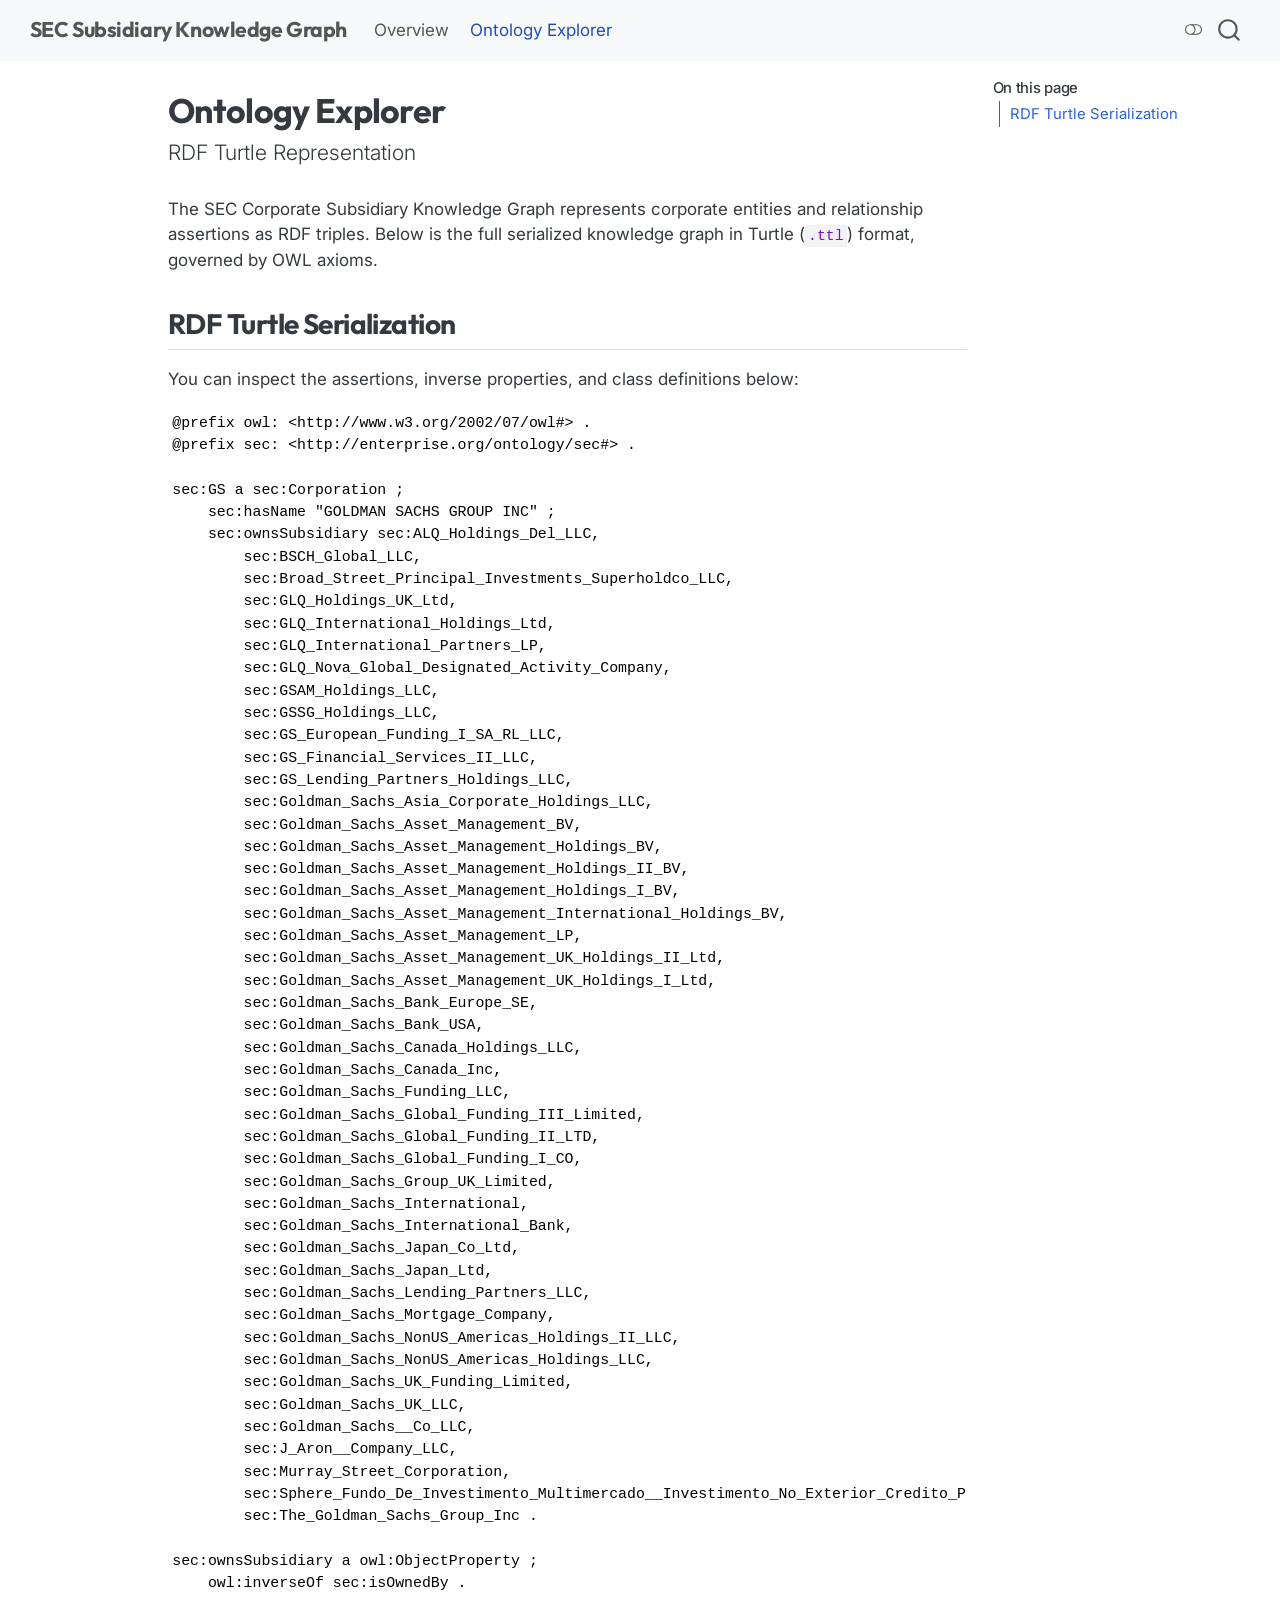
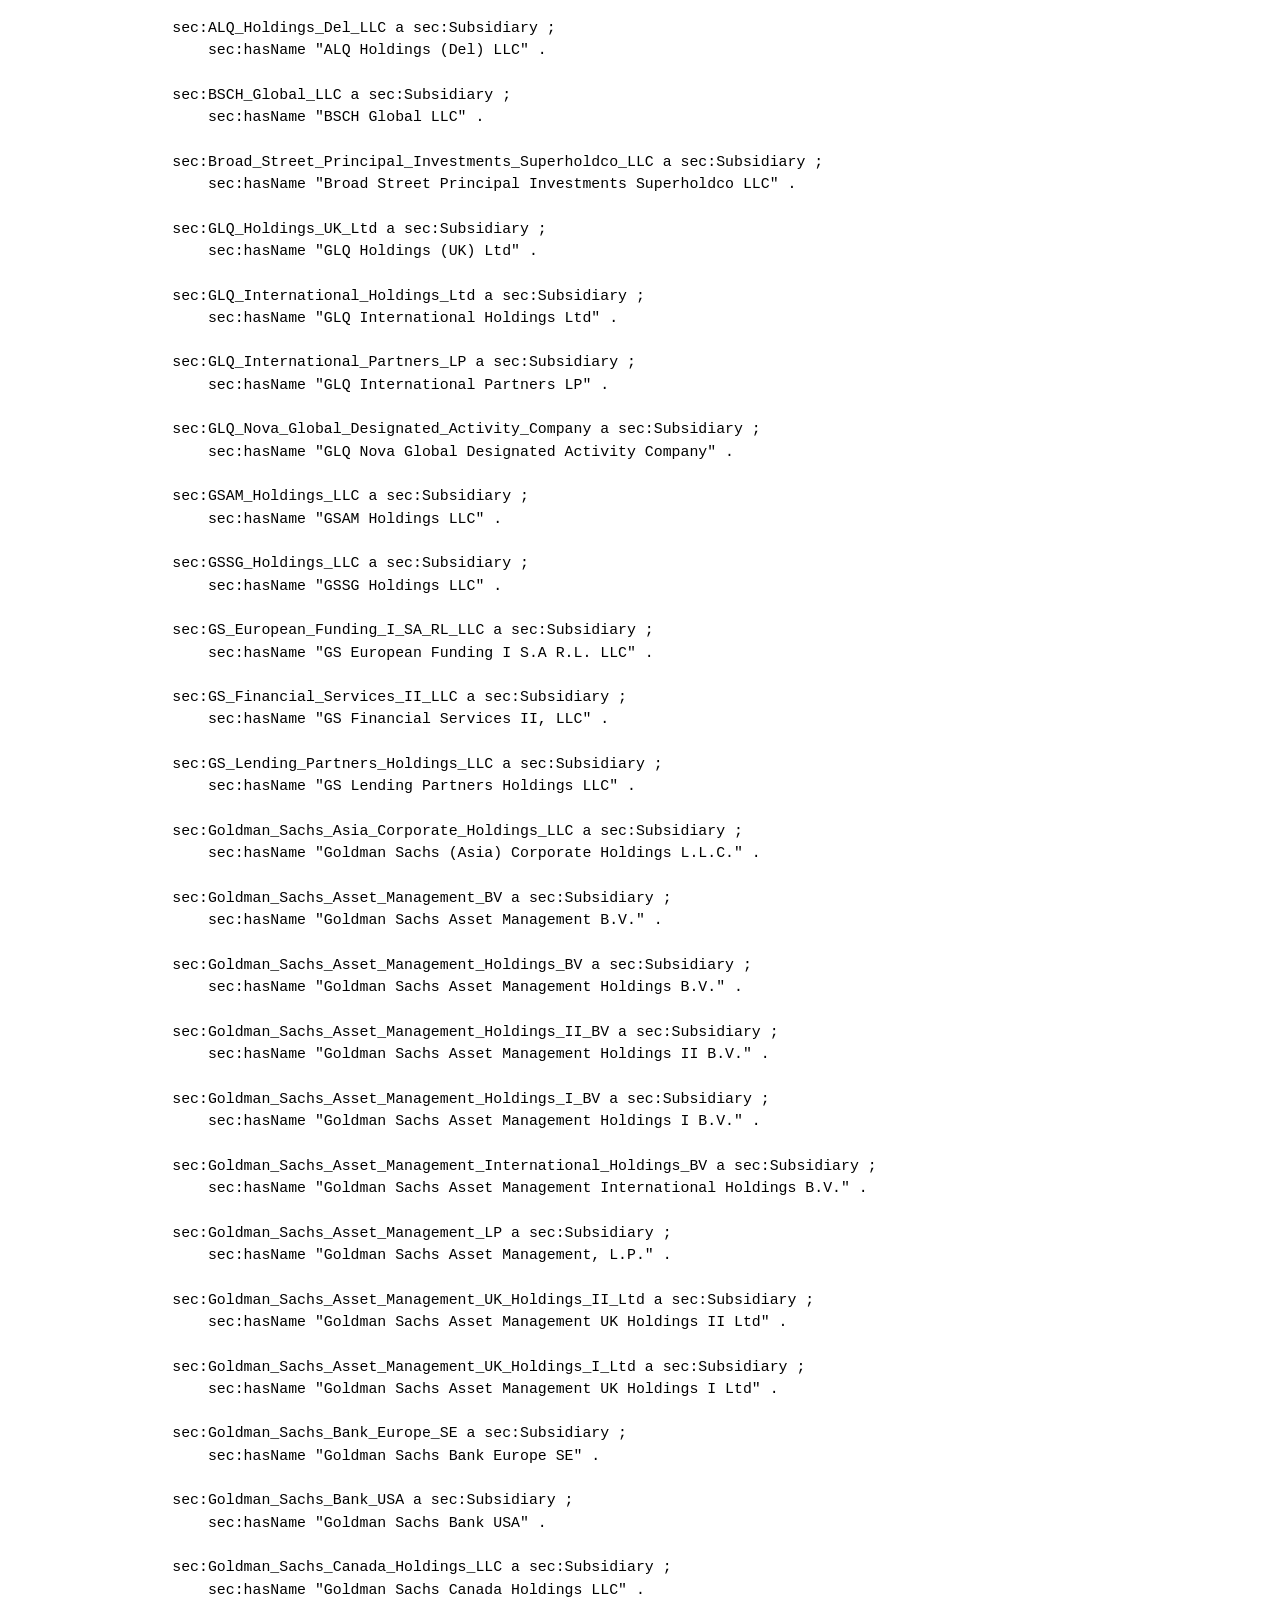
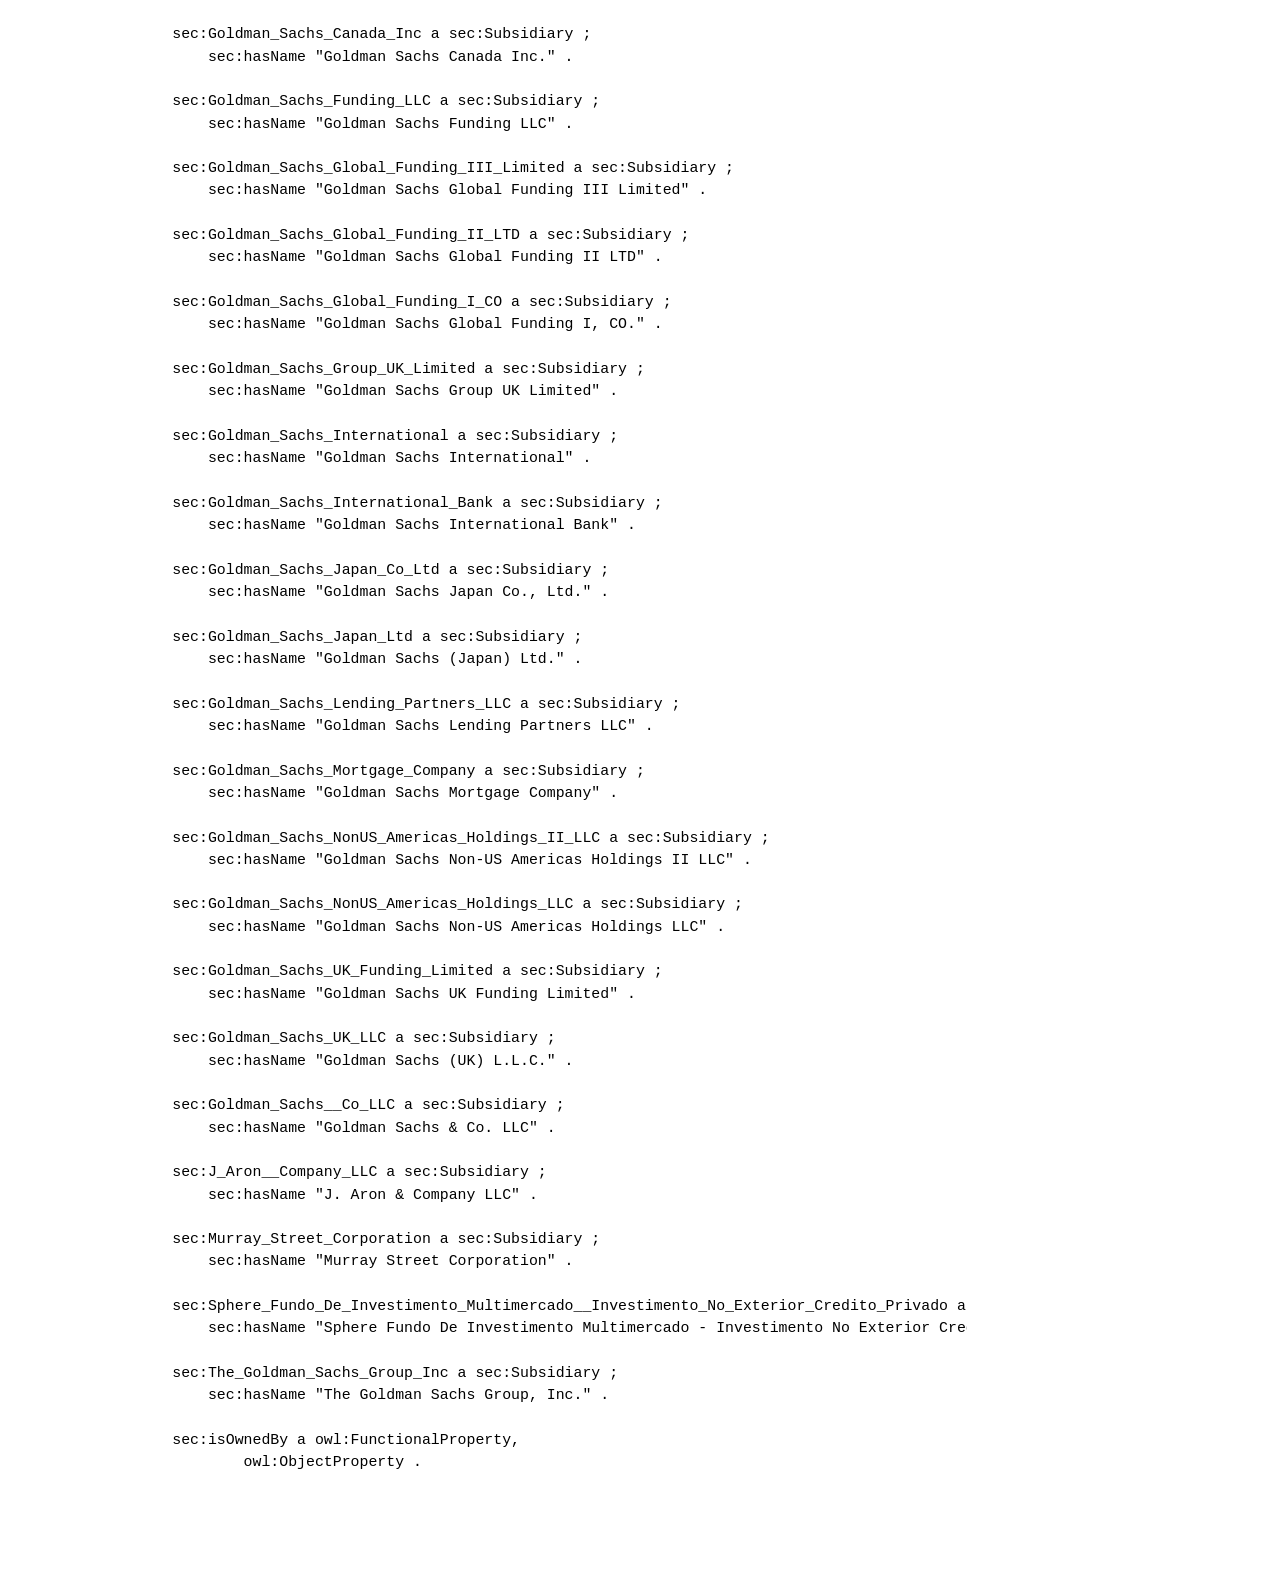
==== docs/ontology.html @ 54070e1c "Automated update of knowledge graph and documentation [skip ci]" ====
<!DOCTYPE html>
<html xmlns="http://www.w3.org/1999/xhtml" lang="en" xml:lang="en"><head>

<meta charset="utf-8">
<meta name="generator" content="quarto-1.9.38">

<meta name="viewport" content="width=device-width, initial-scale=1.0, user-scalable=yes">


<title>Ontology Explorer – SEC Subsidiary Knowledge Graph</title>
<style>
/* Default styles provided by pandoc.
** See https://pandoc.org/MANUAL.html#variables-for-html for config info.
*/
code{white-space: pre-wrap;}
span.smallcaps{font-variant: small-caps;}
div.columns{display: flex; gap: min(4vw, 1.5em);}
div.column{flex: auto; overflow-x: auto;}
div.hanging-indent{margin-left: 1.5em; text-indent: -1.5em;}
ul.task-list{list-style: none;}
ul.task-list li input[type="checkbox"] {
  width: 0.8em;
  margin: 0 0.8em 0.2em -1em; /* quarto-specific, see https://github.com/quarto-dev/quarto-cli/issues/4556 */ 
  vertical-align: middle;
}
</style>


<script src="site_libs/quarto-nav/quarto-nav.js"></script>
<script src="site_libs/quarto-nav/headroom.min.js"></script>
<script src="site_libs/clipboard/clipboard.min.js"></script>
<script src="site_libs/quarto-search/autocomplete.umd.js"></script>
<script src="site_libs/quarto-search/fuse.min.js"></script>
<script src="site_libs/quarto-search/quarto-search.js"></script>
<meta name="quarto:offset" content="./">
<script src="site_libs/quarto-html/quarto.js" type="module"></script>
<script src="site_libs/quarto-html/tabsets/tabsets.js" type="module"></script>
<script src="site_libs/quarto-html/popper.min.js"></script>
<script src="site_libs/quarto-html/tippy.umd.min.js"></script>
<script src="site_libs/quarto-html/anchor.min.js"></script>
<link href="site_libs/quarto-html/tippy.css" rel="stylesheet">
<link href="site_libs/quarto-html/quarto-syntax-highlighting-15634bcf2e68342d4ad2dfa704d543f6.css" rel="stylesheet" class="quarto-color-scheme" id="quarto-text-highlighting-styles">
<link href="site_libs/quarto-html/quarto-syntax-highlighting-dark-0a6b7249c26820e032cb0bd839ff02b1.css" rel="stylesheet" class="quarto-color-scheme quarto-color-alternate" id="quarto-text-highlighting-styles">
<link href="site_libs/quarto-html/quarto-syntax-highlighting-15634bcf2e68342d4ad2dfa704d543f6.css" rel="stylesheet" class="quarto-color-scheme-extra" id="quarto-text-highlighting-styles">
<script src="site_libs/bootstrap/bootstrap.min.js"></script>
<link href="site_libs/bootstrap/bootstrap-icons.css" rel="stylesheet">
<link href="site_libs/bootstrap/bootstrap-c98d9d0b3b0a085d3ddf71e6e91476d8.min.css" rel="stylesheet" append-hash="true" class="quarto-color-scheme" id="quarto-bootstrap" data-mode="light">
<link href="site_libs/bootstrap/bootstrap-dark-d03312063cfab2e1753bdcbb830eb4d1.min.css" rel="stylesheet" append-hash="true" class="quarto-color-scheme quarto-color-alternate" id="quarto-bootstrap" data-mode="dark">
<link href="site_libs/bootstrap/bootstrap-c98d9d0b3b0a085d3ddf71e6e91476d8.min.css" rel="stylesheet" append-hash="true" class="quarto-color-scheme-extra" id="quarto-bootstrap" data-mode="light">
<script id="quarto-search-options" type="application/json">{
  "location": "navbar",
  "copy-button": false,
  "collapse-after": 3,
  "panel-placement": "end",
  "type": "overlay",
  "limit": 50,
  "keyboard-shortcut": [
    "f",
    "/",
    "s"
  ],
  "show-item-context": false,
  "language": {
    "search-no-results-text": "No results",
    "search-matching-documents-text": "matching documents",
    "search-copy-link-title": "Copy link to search",
    "search-hide-matches-text": "Hide additional matches",
    "search-more-match-text": "more match in this document",
    "search-more-matches-text": "more matches in this document",
    "search-clear-button-title": "Clear",
    "search-text-placeholder": "",
    "search-detached-cancel-button-title": "Cancel",
    "search-submit-button-title": "Submit",
    "search-label": "Search"
  }
}</script>


<link rel="stylesheet" href="styles.css">
</head>

<body class="nav-fixed quarto-light"><script id="quarto-html-before-body" type="application/javascript">
    const toggleBodyColorMode = (bsSheetEl) => {
      const mode = bsSheetEl.getAttribute("data-mode");
      const bodyEl = window.document.querySelector("body");
      if (mode === "dark") {
        bodyEl.classList.add("quarto-dark");
        bodyEl.classList.remove("quarto-light");
      } else {
        bodyEl.classList.add("quarto-light");
        bodyEl.classList.remove("quarto-dark");
      }
    }
    const toggleBodyColorPrimary = () => {
      const bsSheetEl = window.document.querySelector("link#quarto-bootstrap:not([rel=disabled-stylesheet])");
      if (bsSheetEl) {
        toggleBodyColorMode(bsSheetEl);
      }
    }
    const setColorSchemeToggle = (alternate) => {
      const toggles = window.document.querySelectorAll('.quarto-color-scheme-toggle');
      for (let i=0; i < toggles.length; i++) {
        const toggle = toggles[i];
        if (toggle) {
          if (alternate) {
            toggle.classList.add("alternate");
          } else {
            toggle.classList.remove("alternate");
          }
        }
      }
    };
    const toggleColorMode = (alternate) => {
      // Switch the stylesheets
      const primaryStylesheets = window.document.querySelectorAll('link.quarto-color-scheme:not(.quarto-color-alternate)');
      const alternateStylesheets = window.document.querySelectorAll('link.quarto-color-scheme.quarto-color-alternate');
      manageTransitions('#quarto-margin-sidebar .nav-link', false);
      if (alternate) {
        // note: dark is layered on light, we don't disable primary!
        enableStylesheet(alternateStylesheets);
        for (const sheetNode of alternateStylesheets) {
          if (sheetNode.id === "quarto-bootstrap") {
            toggleBodyColorMode(sheetNode);
          }
        }
      } else {
        disableStylesheet(alternateStylesheets);
        enableStylesheet(primaryStylesheets)
        toggleBodyColorPrimary();
      }
      manageTransitions('#quarto-margin-sidebar .nav-link', true);
      // Switch the toggles
      setColorSchemeToggle(alternate)
      // Hack to workaround the fact that safari doesn't
      // properly recolor the scrollbar when toggling (#1455)
      if (navigator.userAgent.indexOf('Safari') > 0 && navigator.userAgent.indexOf('Chrome') == -1) {
        manageTransitions("body", false);
        window.scrollTo(0, 1);
        setTimeout(() => {
          window.scrollTo(0, 0);
          manageTransitions("body", true);
        }, 40);
      }
    }
    const disableStylesheet = (stylesheets) => {
      for (let i=0; i < stylesheets.length; i++) {
        const stylesheet = stylesheets[i];
        stylesheet.rel = 'disabled-stylesheet';
      }
    }
    const enableStylesheet = (stylesheets) => {
      for (let i=0; i < stylesheets.length; i++) {
        const stylesheet = stylesheets[i];
        if(stylesheet.rel !== 'stylesheet') { // for Chrome, which will still FOUC without this check
          stylesheet.rel = 'stylesheet';
        }
      }
    }
    const manageTransitions = (selector, allowTransitions) => {
      const els = window.document.querySelectorAll(selector);
      for (let i=0; i < els.length; i++) {
        const el = els[i];
        if (allowTransitions) {
          el.classList.remove('notransition');
        } else {
          el.classList.add('notransition');
        }
      }
    }
    const isFileUrl = () => {
      return window.location.protocol === 'file:';
    }
    const hasAlternateSentinel = () => {
      let styleSentinel = getColorSchemeSentinel();
      if (styleSentinel !== null) {
        return styleSentinel === "alternate";
      } else {
        return false;
      }
    }
    const setStyleSentinel = (alternate) => {
      const value = alternate ? "alternate" : "default";
      if (!isFileUrl()) {
        window.localStorage.setItem("quarto-color-scheme", value);
      } else {
        localAlternateSentinel = value;
      }
    }
    const getColorSchemeSentinel = () => {
      if (!isFileUrl()) {
        const storageValue = window.localStorage.getItem("quarto-color-scheme");
        return storageValue != null ? storageValue : localAlternateSentinel;
      } else {
        return localAlternateSentinel;
      }
    }
    const toggleGiscusIfUsed = (isAlternate, darkModeDefault) => {
      const baseTheme = document.querySelector('#giscus-base-theme')?.value ?? 'light';
      const alternateTheme = document.querySelector('#giscus-alt-theme')?.value ?? 'dark';
      let newTheme = '';
      if(authorPrefersDark) {
        newTheme = isAlternate ? baseTheme : alternateTheme;
      } else {
        newTheme = isAlternate ? alternateTheme : baseTheme;
      }
      const changeGiscusTheme = () => {
        // From: https://github.com/giscus/giscus/issues/336
        const sendMessage = (message) => {
          const iframe = document.querySelector('iframe.giscus-frame');
          if (!iframe) return;
          iframe.contentWindow.postMessage({ giscus: message }, 'https://giscus.app');
        }
        sendMessage({
          setConfig: {
            theme: newTheme
          }
        });
      }
      const isGiscussLoaded = window.document.querySelector('iframe.giscus-frame') !== null;
      if (isGiscussLoaded) {
        changeGiscusTheme();
      }
    };
    const authorPrefersDark = false;
    const darkModeDefault = authorPrefersDark;
      document.querySelector('link#quarto-text-highlighting-styles.quarto-color-scheme-extra').rel = 'disabled-stylesheet';
      document.querySelector('link#quarto-bootstrap.quarto-color-scheme-extra').rel = 'disabled-stylesheet';
    let localAlternateSentinel = darkModeDefault ? 'alternate' : 'default';
    // Dark / light mode switch
    window.quartoToggleColorScheme = () => {
      // Read the current dark / light value
      let toAlternate = !hasAlternateSentinel();
      toggleColorMode(toAlternate);
      setStyleSentinel(toAlternate);
      toggleGiscusIfUsed(toAlternate, darkModeDefault);
      window.dispatchEvent(new Event('resize'));
    };
    // Switch to dark mode if need be
    if (hasAlternateSentinel()) {
      toggleColorMode(true);
    } else {
      toggleColorMode(false);
    }
  </script>

<div id="quarto-search-results"></div>
  <header id="quarto-header" class="headroom fixed-top">
    <nav class="navbar navbar-expand-lg " data-bs-theme="dark">
      <div class="navbar-container container-fluid">
      <div class="navbar-brand-container mx-auto">
    <a class="navbar-brand" href="./index.html">
    <span class="navbar-title">SEC Subsidiary Knowledge Graph</span>
    </a>
  </div>
            <div id="quarto-search" class="" title="Search"></div>
          <button class="navbar-toggler" type="button" data-bs-toggle="collapse" data-bs-target="#navbarCollapse" aria-controls="navbarCollapse" role="menu" aria-expanded="false" aria-label="Toggle navigation" onclick="if (window.quartoToggleHeadroom) { window.quartoToggleHeadroom(); }">
  <span class="navbar-toggler-icon"></span>
</button>
          <div class="collapse navbar-collapse" id="navbarCollapse">
            <ul class="navbar-nav navbar-nav-scroll me-auto">
  <li class="nav-item">
    <a class="nav-link" href="./index.html"> 
<span class="menu-text">Overview</span></a>
  </li>  
  <li class="nav-item">
    <a class="nav-link active" href="./ontology.html" aria-current="page"> 
<span class="menu-text">Ontology Explorer</span></a>
  </li>  
</ul>
          </div> <!-- /navcollapse -->
            <div class="quarto-navbar-tools">
  <a href="" class="quarto-color-scheme-toggle quarto-navigation-tool  px-1" onclick="window.quartoToggleColorScheme(); return false;" title="Toggle dark mode"><i class="bi"></i></a>
</div>
      </div> <!-- /container-fluid -->
    </nav>
</header>
<!-- content -->
<div id="quarto-content" class="quarto-container page-columns page-rows-contents page-layout-article page-navbar">
<!-- sidebar -->
<!-- margin-sidebar -->
    <div id="quarto-margin-sidebar" class="sidebar margin-sidebar">
        <nav id="TOC" role="doc-toc" class="toc-active">
    <h2 id="toc-title">On this page</h2>
   
  <ul>
  <li><a href="#rdf-turtle-serialization" id="toc-rdf-turtle-serialization" class="nav-link active" data-scroll-target="#rdf-turtle-serialization">RDF Turtle Serialization</a></li>
  </ul>
</nav>
    </div>
<!-- main -->
<main class="content" id="quarto-document-content">


<header id="title-block-header" class="quarto-title-block default">
<div class="quarto-title">
<h1 class="title">Ontology Explorer</h1>
<p class="subtitle lead">RDF Turtle Representation</p>
</div>



<div class="quarto-title-meta">

    
  
    
  </div>
  


</header>


<p>The SEC Corporate Subsidiary Knowledge Graph represents corporate entities and relationship assertions as RDF triples. Below is the full serialized knowledge graph in Turtle (<code>.ttl</code>) format, governed by OWL axioms.</p>
<section id="rdf-turtle-serialization" class="level2">
<h2 class="anchored" data-anchor-id="rdf-turtle-serialization">RDF Turtle Serialization</h2>
<p>You can inspect the assertions, inverse properties, and class definitions below:</p>
<pre class="turtle"><code>@prefix owl: &lt;http://www.w3.org/2002/07/owl#&gt; .
@prefix sec: &lt;http://enterprise.org/ontology/sec#&gt; .

sec:GS a sec:Corporation ;
    sec:hasName "GOLDMAN SACHS GROUP INC" ;
    sec:ownsSubsidiary sec:ALQ_Holdings_Del_LLC,
        sec:BSCH_Global_LLC,
        sec:Broad_Street_Principal_Investments_Superholdco_LLC,
        sec:GLQ_Holdings_UK_Ltd,
        sec:GLQ_International_Holdings_Ltd,
        sec:GLQ_International_Partners_LP,
        sec:GLQ_Nova_Global_Designated_Activity_Company,
        sec:GSAM_Holdings_LLC,
        sec:GSSG_Holdings_LLC,
        sec:GS_European_Funding_I_SA_RL_LLC,
        sec:GS_Financial_Services_II_LLC,
        sec:GS_Lending_Partners_Holdings_LLC,
        sec:Goldman_Sachs_Asia_Corporate_Holdings_LLC,
        sec:Goldman_Sachs_Asset_Management_BV,
        sec:Goldman_Sachs_Asset_Management_Holdings_BV,
        sec:Goldman_Sachs_Asset_Management_Holdings_II_BV,
        sec:Goldman_Sachs_Asset_Management_Holdings_I_BV,
        sec:Goldman_Sachs_Asset_Management_International_Holdings_BV,
        sec:Goldman_Sachs_Asset_Management_LP,
        sec:Goldman_Sachs_Asset_Management_UK_Holdings_II_Ltd,
        sec:Goldman_Sachs_Asset_Management_UK_Holdings_I_Ltd,
        sec:Goldman_Sachs_Bank_Europe_SE,
        sec:Goldman_Sachs_Bank_USA,
        sec:Goldman_Sachs_Canada_Holdings_LLC,
        sec:Goldman_Sachs_Canada_Inc,
        sec:Goldman_Sachs_Funding_LLC,
        sec:Goldman_Sachs_Global_Funding_III_Limited,
        sec:Goldman_Sachs_Global_Funding_II_LTD,
        sec:Goldman_Sachs_Global_Funding_I_CO,
        sec:Goldman_Sachs_Group_UK_Limited,
        sec:Goldman_Sachs_International,
        sec:Goldman_Sachs_International_Bank,
        sec:Goldman_Sachs_Japan_Co_Ltd,
        sec:Goldman_Sachs_Japan_Ltd,
        sec:Goldman_Sachs_Lending_Partners_LLC,
        sec:Goldman_Sachs_Mortgage_Company,
        sec:Goldman_Sachs_NonUS_Americas_Holdings_II_LLC,
        sec:Goldman_Sachs_NonUS_Americas_Holdings_LLC,
        sec:Goldman_Sachs_UK_Funding_Limited,
        sec:Goldman_Sachs_UK_LLC,
        sec:Goldman_Sachs__Co_LLC,
        sec:J_Aron__Company_LLC,
        sec:Murray_Street_Corporation,
        sec:Sphere_Fundo_De_Investimento_Multimercado__Investimento_No_Exterior_Credito_Privado,
        sec:The_Goldman_Sachs_Group_Inc .

sec:ownsSubsidiary a owl:ObjectProperty ;
    owl:inverseOf sec:isOwnedBy .

sec:ALQ_Holdings_Del_LLC a sec:Subsidiary ;
    sec:hasName "ALQ Holdings (Del) LLC" .

sec:BSCH_Global_LLC a sec:Subsidiary ;
    sec:hasName "BSCH Global LLC" .

sec:Broad_Street_Principal_Investments_Superholdco_LLC a sec:Subsidiary ;
    sec:hasName "Broad Street Principal Investments Superholdco LLC" .

sec:GLQ_Holdings_UK_Ltd a sec:Subsidiary ;
    sec:hasName "GLQ Holdings (UK) Ltd" .

sec:GLQ_International_Holdings_Ltd a sec:Subsidiary ;
    sec:hasName "GLQ International Holdings Ltd" .

sec:GLQ_International_Partners_LP a sec:Subsidiary ;
    sec:hasName "GLQ International Partners LP" .

sec:GLQ_Nova_Global_Designated_Activity_Company a sec:Subsidiary ;
    sec:hasName "GLQ Nova Global Designated Activity Company" .

sec:GSAM_Holdings_LLC a sec:Subsidiary ;
    sec:hasName "GSAM Holdings LLC" .

sec:GSSG_Holdings_LLC a sec:Subsidiary ;
    sec:hasName "GSSG Holdings LLC" .

sec:GS_European_Funding_I_SA_RL_LLC a sec:Subsidiary ;
    sec:hasName "GS European Funding I S.A R.L. LLC" .

sec:GS_Financial_Services_II_LLC a sec:Subsidiary ;
    sec:hasName "GS Financial Services II, LLC" .

sec:GS_Lending_Partners_Holdings_LLC a sec:Subsidiary ;
    sec:hasName "GS Lending Partners Holdings LLC" .

sec:Goldman_Sachs_Asia_Corporate_Holdings_LLC a sec:Subsidiary ;
    sec:hasName "Goldman Sachs (Asia) Corporate Holdings L.L.C." .

sec:Goldman_Sachs_Asset_Management_BV a sec:Subsidiary ;
    sec:hasName "Goldman Sachs Asset Management B.V." .

sec:Goldman_Sachs_Asset_Management_Holdings_BV a sec:Subsidiary ;
    sec:hasName "Goldman Sachs Asset Management Holdings B.V." .

sec:Goldman_Sachs_Asset_Management_Holdings_II_BV a sec:Subsidiary ;
    sec:hasName "Goldman Sachs Asset Management Holdings II B.V." .

sec:Goldman_Sachs_Asset_Management_Holdings_I_BV a sec:Subsidiary ;
    sec:hasName "Goldman Sachs Asset Management Holdings I B.V." .

sec:Goldman_Sachs_Asset_Management_International_Holdings_BV a sec:Subsidiary ;
    sec:hasName "Goldman Sachs Asset Management International Holdings B.V." .

sec:Goldman_Sachs_Asset_Management_LP a sec:Subsidiary ;
    sec:hasName "Goldman Sachs Asset Management, L.P." .

sec:Goldman_Sachs_Asset_Management_UK_Holdings_II_Ltd a sec:Subsidiary ;
    sec:hasName "Goldman Sachs Asset Management UK Holdings II Ltd" .

sec:Goldman_Sachs_Asset_Management_UK_Holdings_I_Ltd a sec:Subsidiary ;
    sec:hasName "Goldman Sachs Asset Management UK Holdings I Ltd" .

sec:Goldman_Sachs_Bank_Europe_SE a sec:Subsidiary ;
    sec:hasName "Goldman Sachs Bank Europe SE" .

sec:Goldman_Sachs_Bank_USA a sec:Subsidiary ;
    sec:hasName "Goldman Sachs Bank USA" .

sec:Goldman_Sachs_Canada_Holdings_LLC a sec:Subsidiary ;
    sec:hasName "Goldman Sachs Canada Holdings LLC" .

sec:Goldman_Sachs_Canada_Inc a sec:Subsidiary ;
    sec:hasName "Goldman Sachs Canada Inc." .

sec:Goldman_Sachs_Funding_LLC a sec:Subsidiary ;
    sec:hasName "Goldman Sachs Funding LLC" .

sec:Goldman_Sachs_Global_Funding_III_Limited a sec:Subsidiary ;
    sec:hasName "Goldman Sachs Global Funding III Limited" .

sec:Goldman_Sachs_Global_Funding_II_LTD a sec:Subsidiary ;
    sec:hasName "Goldman Sachs Global Funding II LTD" .

sec:Goldman_Sachs_Global_Funding_I_CO a sec:Subsidiary ;
    sec:hasName "Goldman Sachs Global Funding I, CO." .

sec:Goldman_Sachs_Group_UK_Limited a sec:Subsidiary ;
    sec:hasName "Goldman Sachs Group UK Limited" .

sec:Goldman_Sachs_International a sec:Subsidiary ;
    sec:hasName "Goldman Sachs International" .

sec:Goldman_Sachs_International_Bank a sec:Subsidiary ;
    sec:hasName "Goldman Sachs International Bank" .

sec:Goldman_Sachs_Japan_Co_Ltd a sec:Subsidiary ;
    sec:hasName "Goldman Sachs Japan Co., Ltd." .

sec:Goldman_Sachs_Japan_Ltd a sec:Subsidiary ;
    sec:hasName "Goldman Sachs (Japan) Ltd." .

sec:Goldman_Sachs_Lending_Partners_LLC a sec:Subsidiary ;
    sec:hasName "Goldman Sachs Lending Partners LLC" .

sec:Goldman_Sachs_Mortgage_Company a sec:Subsidiary ;
    sec:hasName "Goldman Sachs Mortgage Company" .

sec:Goldman_Sachs_NonUS_Americas_Holdings_II_LLC a sec:Subsidiary ;
    sec:hasName "Goldman Sachs Non-US Americas Holdings II LLC" .

sec:Goldman_Sachs_NonUS_Americas_Holdings_LLC a sec:Subsidiary ;
    sec:hasName "Goldman Sachs Non-US Americas Holdings LLC" .

sec:Goldman_Sachs_UK_Funding_Limited a sec:Subsidiary ;
    sec:hasName "Goldman Sachs UK Funding Limited" .

sec:Goldman_Sachs_UK_LLC a sec:Subsidiary ;
    sec:hasName "Goldman Sachs (UK) L.L.C." .

sec:Goldman_Sachs__Co_LLC a sec:Subsidiary ;
    sec:hasName "Goldman Sachs &amp; Co. LLC" .

sec:J_Aron__Company_LLC a sec:Subsidiary ;
    sec:hasName "J. Aron &amp; Company LLC" .

sec:Murray_Street_Corporation a sec:Subsidiary ;
    sec:hasName "Murray Street Corporation" .

sec:Sphere_Fundo_De_Investimento_Multimercado__Investimento_No_Exterior_Credito_Privado a sec:Subsidiary ;
    sec:hasName "Sphere Fundo De Investimento Multimercado - Investimento No Exterior Credito Privado" .

sec:The_Goldman_Sachs_Group_Inc a sec:Subsidiary ;
    sec:hasName "The Goldman Sachs Group, Inc." .

sec:isOwnedBy a owl:FunctionalProperty,
        owl:ObjectProperty .

</code></pre>


</section>

</main> <!-- /main -->
<script id="quarto-html-after-body" type="application/javascript">
  window.document.addEventListener("DOMContentLoaded", function (event) {
    // Ensure there is a toggle, if there isn't float one in the top right
    if (window.document.querySelector('.quarto-color-scheme-toggle') === null) {
      const a = window.document.createElement('a');
      a.classList.add('top-right');
      a.classList.add('quarto-color-scheme-toggle');
      a.href = "";
      a.onclick = function() { try { window.quartoToggleColorScheme(); } catch {} return false; };
      const i = window.document.createElement("i");
      i.classList.add('bi');
      a.appendChild(i);
      window.document.body.appendChild(a);
    }
    setColorSchemeToggle(hasAlternateSentinel())
    const icon = "";
    const anchorJS = new window.AnchorJS();
    anchorJS.options = {
      placement: 'right',
      icon: icon
    };
    anchorJS.add('.anchored');
    const isCodeAnnotation = (el) => {
      for (const clz of el.classList) {
        if (clz.startsWith('code-annotation-')) {                     
          return true;
        }
      }
      return false;
    }
    const onCopySuccess = function(e) {
      // button target
      const button = e.trigger;
      // don't keep focus
      button.blur();
      // flash "checked"
      button.classList.add('code-copy-button-checked');
      var currentTitle = button.getAttribute("title");
      button.setAttribute("title", "Copied!");
      let tooltip;
      if (window.bootstrap) {
        button.setAttribute("data-bs-toggle", "tooltip");
        button.setAttribute("data-bs-placement", "left");
        button.setAttribute("data-bs-title", "Copied!");
        tooltip = new bootstrap.Tooltip(button, 
          { trigger: "manual", 
            customClass: "code-copy-button-tooltip",
            offset: [0, -8]});
        tooltip.show();    
      }
      setTimeout(function() {
        if (tooltip) {
          tooltip.hide();
          button.removeAttribute("data-bs-title");
          button.removeAttribute("data-bs-toggle");
          button.removeAttribute("data-bs-placement");
        }
        button.setAttribute("title", currentTitle);
        button.classList.remove('code-copy-button-checked');
      }, 1000);
      // clear code selection
      e.clearSelection();
    }
    const getTextToCopy = function(trigger) {
      const outerScaffold = trigger.parentElement.cloneNode(true);
      const codeEl = outerScaffold.querySelector('code');
      for (const childEl of codeEl.children) {
        if (isCodeAnnotation(childEl)) {
          childEl.remove();
        }
      }
      return codeEl.innerText;
    }
    const clipboard = new window.ClipboardJS('.code-copy-button:not([data-in-quarto-modal])', {
      text: getTextToCopy
    });
    clipboard.on('success', onCopySuccess);
    if (window.document.getElementById('quarto-embedded-source-code-modal')) {
      const clipboardModal = new window.ClipboardJS('.code-copy-button[data-in-quarto-modal]', {
        text: getTextToCopy,
        container: window.document.getElementById('quarto-embedded-source-code-modal')
      });
      clipboardModal.on('success', onCopySuccess);
    }
      var localhostRegex = new RegExp(/^(?:http|https):\/\/localhost\:?[0-9]*\//);
      var mailtoRegex = new RegExp(/^mailto:/);
        var filterRegex = new RegExp('/' + window.location.host + '/');
      var isInternal = (href) => {
          return filterRegex.test(href) || localhostRegex.test(href) || mailtoRegex.test(href);
      }
      // Inspect non-navigation links and adorn them if external
     var links = window.document.querySelectorAll('a[href]:not(.nav-link):not(.navbar-brand):not(.toc-action):not(.sidebar-link):not(.sidebar-item-toggle):not(.pagination-link):not(.no-external):not([aria-hidden]):not(.dropdown-item):not(.quarto-navigation-tool):not(.about-link)');
      for (var i=0; i<links.length; i++) {
        const link = links[i];
        if (!isInternal(link.href)) {
          // undo the damage that might have been done by quarto-nav.js in the case of
          // links that we want to consider external
          if (link.dataset.originalHref !== undefined) {
            link.href = link.dataset.originalHref;
          }
        }
      }
    function tippyHover(el, contentFn, onTriggerFn, onUntriggerFn) {
      const config = {
        allowHTML: true,
        maxWidth: 500,
        delay: 100,
        arrow: false,
        appendTo: function(el) {
            return el.parentElement;
        },
        interactive: true,
        interactiveBorder: 10,
        theme: 'quarto',
        placement: 'bottom-start',
      };
      if (contentFn) {
        config.content = contentFn;
      }
      if (onTriggerFn) {
        config.onTrigger = onTriggerFn;
      }
      if (onUntriggerFn) {
        config.onUntrigger = onUntriggerFn;
      }
      window.tippy(el, config); 
    }
    const noterefs = window.document.querySelectorAll('a[role="doc-noteref"]');
    for (var i=0; i<noterefs.length; i++) {
      const ref = noterefs[i];
      tippyHover(ref, function() {
        // use id or data attribute instead here
        let href = ref.getAttribute('data-footnote-href') || ref.getAttribute('href');
        try { href = new URL(href).hash; } catch {}
        const id = href.replace(/^#\/?/, "");
        const note = window.document.getElementById(id);
        if (note) {
          return note.innerHTML;
        } else {
          return "";
        }
      });
    }
    const xrefs = window.document.querySelectorAll('a.quarto-xref');
    const processXRef = (id, note) => {
      // Strip column container classes
      const stripColumnClz = (el) => {
        el.classList.remove("page-full", "page-columns");
        if (el.children) {
          for (const child of el.children) {
            stripColumnClz(child);
          }
        }
      }
      stripColumnClz(note)
      if (id === null || id.startsWith('sec-')) {
        // Special case sections, only their first couple elements
        const container = document.createElement("div");
        if (note.children && note.children.length > 2) {
          container.appendChild(note.children[0].cloneNode(true));
          for (let i = 1; i < note.children.length; i++) {
            const child = note.children[i];
            if (child.tagName === "P" && child.innerText === "") {
              continue;
            } else {
              container.appendChild(child.cloneNode(true));
              break;
            }
          }
          if (window.Quarto?.typesetMath) {
            window.Quarto.typesetMath(container);
          }
          return container.innerHTML
        } else {
          if (window.Quarto?.typesetMath) {
            window.Quarto.typesetMath(note);
          }
          return note.innerHTML;
        }
      } else {
        // Remove any anchor links if they are present
        const anchorLink = note.querySelector('a.anchorjs-link');
        if (anchorLink) {
          anchorLink.remove();
        }
        if (window.Quarto?.typesetMath) {
          window.Quarto.typesetMath(note);
        }
        if (note.classList.contains("callout")) {
          return note.outerHTML;
        } else {
          return note.innerHTML;
        }
      }
    }
    for (var i=0; i<xrefs.length; i++) {
      const xref = xrefs[i];
      tippyHover(xref, undefined, function(instance) {
        instance.disable();
        let url = xref.getAttribute('href');
        let hash = undefined; 
        if (url.startsWith('#')) {
          hash = url;
        } else {
          try { hash = new URL(url).hash; } catch {}
        }
        if (hash) {
          const id = hash.replace(/^#\/?/, "");
          const note = window.document.getElementById(id);
          if (note !== null) {
            try {
              const html = processXRef(id, note.cloneNode(true));
              instance.setContent(html);
            } finally {
              instance.enable();
              instance.show();
            }
          } else {
            // See if we can fetch this
            fetch(url.split('#')[0])
            .then(res => res.text())
            .then(html => {
              const parser = new DOMParser();
              const htmlDoc = parser.parseFromString(html, "text/html");
              const note = htmlDoc.getElementById(id);
              if (note !== null) {
                const html = processXRef(id, note);
                instance.setContent(html);
              } 
            }).finally(() => {
              instance.enable();
              instance.show();
            });
          }
        } else {
          // See if we can fetch a full url (with no hash to target)
          // This is a special case and we should probably do some content thinning / targeting
          fetch(url)
          .then(res => res.text())
          .then(html => {
            const parser = new DOMParser();
            const htmlDoc = parser.parseFromString(html, "text/html");
            const note = htmlDoc.querySelector('main.content');
            if (note !== null) {
              // This should only happen for chapter cross references
              // (since there is no id in the URL)
              // remove the first header
              if (note.children.length > 0 && note.children[0].tagName === "HEADER") {
                note.children[0].remove();
              }
              const html = processXRef(null, note);
              instance.setContent(html);
            } 
          }).finally(() => {
            instance.enable();
            instance.show();
          });
        }
      }, function(instance) {
      });
    }
        let selectedAnnoteEl;
        const selectorForAnnotation = ( cell, annotation) => {
          let cellAttr = 'data-code-cell="' + cell + '"';
          let lineAttr = 'data-code-annotation="' +  annotation + '"';
          const selector = 'span[' + cellAttr + '][' + lineAttr + ']';
          return selector;
        }
        const selectCodeLines = (annoteEl) => {
          const doc = window.document;
          const targetCell = annoteEl.getAttribute("data-target-cell");
          const targetAnnotation = annoteEl.getAttribute("data-target-annotation");
          const annoteSpan = window.document.querySelector(selectorForAnnotation(targetCell, targetAnnotation));
          const lines = annoteSpan.getAttribute("data-code-lines").split(",");
          const lineIds = lines.map((line) => {
            return targetCell + "-" + line;
          })
          let top = null;
          let height = null;
          let parent = null;
          if (lineIds.length > 0) {
              //compute the position of the single el (top and bottom and make a div)
              const el = window.document.getElementById(lineIds[0]);
              top = el.offsetTop;
              height = el.offsetHeight;
              parent = el.parentElement.parentElement;
            if (lineIds.length > 1) {
              const lastEl = window.document.getElementById(lineIds[lineIds.length - 1]);
              const bottom = lastEl.offsetTop + lastEl.offsetHeight;
              height = bottom - top;
            }
            if (top !== null && height !== null && parent !== null) {
              // cook up a div (if necessary) and position it 
              let div = window.document.getElementById("code-annotation-line-highlight");
              if (div === null) {
                div = window.document.createElement("div");
                div.setAttribute("id", "code-annotation-line-highlight");
                div.style.position = 'absolute';
                parent.appendChild(div);
              }
              div.style.top = top - 2 + "px";
              div.style.height = height + 4 + "px";
              div.style.left = 0;
              let gutterDiv = window.document.getElementById("code-annotation-line-highlight-gutter");
              if (gutterDiv === null) {
                gutterDiv = window.document.createElement("div");
                gutterDiv.setAttribute("id", "code-annotation-line-highlight-gutter");
                gutterDiv.style.position = 'absolute';
                const codeCell = window.document.getElementById(targetCell);
                const gutter = codeCell.querySelector('.code-annotation-gutter');
                gutter.appendChild(gutterDiv);
              }
              gutterDiv.style.top = top - 2 + "px";
              gutterDiv.style.height = height + 4 + "px";
            }
            selectedAnnoteEl = annoteEl;
          }
        };
        const unselectCodeLines = () => {
          const elementsIds = ["code-annotation-line-highlight", "code-annotation-line-highlight-gutter"];
          elementsIds.forEach((elId) => {
            const div = window.document.getElementById(elId);
            if (div) {
              div.remove();
            }
          });
          selectedAnnoteEl = undefined;
        };
          // Handle positioning of the toggle
      window.addEventListener(
        "resize",
        throttle(() => {
          elRect = undefined;
          if (selectedAnnoteEl) {
            selectCodeLines(selectedAnnoteEl);
          }
        }, 10)
      );
      function throttle(fn, ms) {
      let throttle = false;
      let timer;
        return (...args) => {
          if(!throttle) { // first call gets through
              fn.apply(this, args);
              throttle = true;
          } else { // all the others get throttled
              if(timer) clearTimeout(timer); // cancel #2
              timer = setTimeout(() => {
                fn.apply(this, args);
                timer = throttle = false;
              }, ms);
          }
        };
      }
        // Attach click handler to the DT
        const annoteDls = window.document.querySelectorAll('dt[data-target-cell]');
        for (const annoteDlNode of annoteDls) {
          annoteDlNode.addEventListener('click', (event) => {
            const clickedEl = event.target;
            if (clickedEl !== selectedAnnoteEl) {
              unselectCodeLines();
              const activeEl = window.document.querySelector('dt[data-target-cell].code-annotation-active');
              if (activeEl) {
                activeEl.classList.remove('code-annotation-active');
              }
              selectCodeLines(clickedEl);
              clickedEl.classList.add('code-annotation-active');
            } else {
              // Unselect the line
              unselectCodeLines();
              clickedEl.classList.remove('code-annotation-active');
            }
          });
        }
    const findCites = (el) => {
      const parentEl = el.parentElement;
      if (parentEl) {
        const cites = parentEl.dataset.cites;
        if (cites) {
          return {
            el,
            cites: cites.split(' ')
          };
        } else {
          return findCites(el.parentElement)
        }
      } else {
        return undefined;
      }
    };
    var bibliorefs = window.document.querySelectorAll('a[role="doc-biblioref"]');
    for (var i=0; i<bibliorefs.length; i++) {
      const ref = bibliorefs[i];
      const citeInfo = findCites(ref);
      if (citeInfo) {
        tippyHover(citeInfo.el, function() {
          var popup = window.document.createElement('div');
          citeInfo.cites.forEach(function(cite) {
            var citeDiv = window.document.createElement('div');
            citeDiv.classList.add('hanging-indent');
            citeDiv.classList.add('csl-entry');
            var biblioDiv = window.document.getElementById('ref-' + cite);
            if (biblioDiv) {
              citeDiv.innerHTML = biblioDiv.innerHTML;
            }
            popup.appendChild(citeDiv);
          });
          return popup.innerHTML;
        });
      }
    }
  });
  </script>
</div> <!-- /content -->




</body></html>
---- docs/site_libs/quarto-html/tippy.css ----
.tippy-box[data-animation=fade][data-state=hidden]{opacity:0}[data-tippy-root]{max-width:calc(100vw - 10px)}.tippy-box{position:relative;background-color:#333;color:#fff;border-radius:4px;font-size:14px;line-height:1.4;white-space:normal;outline:0;transition-property:transform,visibility,opacity}.tippy-box[data-placement^=top]>.tippy-arrow{bottom:0}.tippy-box[data-placement^=top]>.tippy-arrow:before{bottom:-7px;left:0;border-width:8px 8px 0;border-top-color:initial;transform-origin:center top}.tippy-box[data-placement^=bottom]>.tippy-arrow{top:0}.tippy-box[data-placement^=bottom]>.tippy-arrow:before{top:-7px;left:0;border-width:0 8px 8px;border-bottom-color:initial;transform-origin:center bottom}.tippy-box[data-placement^=left]>.tippy-arrow{right:0}.tippy-box[data-placement^=left]>.tippy-arrow:before{border-width:8px 0 8px 8px;border-left-color:initial;right:-7px;transform-origin:center left}.tippy-box[data-placement^=right]>.tippy-arrow{left:0}.tippy-box[data-placement^=right]>.tippy-arrow:before{left:-7px;border-width:8px 8px 8px 0;border-right-color:initial;transform-origin:center right}.tippy-box[data-inertia][data-state=visible]{transition-timing-function:cubic-bezier(.54,1.5,.38,1.11)}.tippy-arrow{width:16px;height:16px;color:#333}.tippy-arrow:before{content:"";position:absolute;border-color:transparent;border-style:solid}.tippy-content{position:relative;padding:5px 9px;z-index:1}
---- docs/site_libs/quarto-html/quarto-syntax-highlighting-15634bcf2e68342d4ad2dfa704d543f6.css ----
/* quarto syntax highlight colors */
:root {
  --quarto-hl-ot-color: #003B4F;
  --quarto-hl-at-color: #657422;
  --quarto-hl-ss-color: #20794D;
  --quarto-hl-an-color: #5E5E5E;
  --quarto-hl-fu-color: #4758AB;
  --quarto-hl-st-color: #20794D;
  --quarto-hl-cf-color: #003B4F;
  --quarto-hl-op-color: #5E5E5E;
  --quarto-hl-er-color: #AD0000;
  --quarto-hl-bn-color: #AD0000;
  --quarto-hl-al-color: #AD0000;
  --quarto-hl-va-color: #111111;
  --quarto-hl-bu-color: inherit;
  --quarto-hl-ex-color: inherit;
  --quarto-hl-pp-color: #AD0000;
  --quarto-hl-in-color: #5E5E5E;
  --quarto-hl-vs-color: #20794D;
  --quarto-hl-wa-color: #5E5E5E;
  --quarto-hl-do-color: #5E5E5E;
  --quarto-hl-im-color: #00769E;
  --quarto-hl-ch-color: #20794D;
  --quarto-hl-dt-color: #AD0000;
  --quarto-hl-fl-color: #AD0000;
  --quarto-hl-co-color: #5E5E5E;
  --quarto-hl-cv-color: #5E5E5E;
  --quarto-hl-cn-color: #8f5902;
  --quarto-hl-sc-color: #5E5E5E;
  --quarto-hl-dv-color: #AD0000;
  --quarto-hl-kw-color: #003B4F;
}

/* other quarto variables */
:root {
  --quarto-font-monospace: SFMono-Regular, Menlo, Monaco, Consolas, "Liberation Mono", "Courier New", monospace;
}

/* syntax highlight based on Pandoc's rules */
pre > code.sourceCode > span {
  color: #003B4F;
}

code.sourceCode > span {
  color: #003B4F;
}

div.sourceCode,
div.sourceCode pre.sourceCode {
  color: #003B4F;
}

/* Normal */
code span {
  color: #003B4F;
}

/* Alert */
code span.al {
  color: #AD0000;
  font-style: inherit;
}

/* Annotation */
code span.an {
  color: #5E5E5E;
  font-style: inherit;
}

/* Attribute */
code span.at {
  color: #657422;
  font-style: inherit;
}

/* BaseN */
code span.bn {
  color: #AD0000;
  font-style: inherit;
}

/* BuiltIn */
code span.bu {
  font-style: inherit;
}

/* ControlFlow */
code span.cf {
  color: #003B4F;
  font-weight: bold;
  font-style: inherit;
}

/* Char */
code span.ch {
  color: #20794D;
  font-style: inherit;
}

/* Constant */
code span.cn {
  color: #8f5902;
  font-style: inherit;
}

/* Comment */
code span.co {
  color: #5E5E5E;
  font-style: inherit;
}

/* CommentVar */
code span.cv {
  color: #5E5E5E;
  font-style: italic;
}

/* Documentation */
code span.do {
  color: #5E5E5E;
  font-style: italic;
}

/* DataType */
code span.dt {
  color: #AD0000;
  font-style: inherit;
}

/* DecVal */
code span.dv {
  color: #AD0000;
  font-style: inherit;
}

/* Error */
code span.er {
  color: #AD0000;
  font-style: inherit;
}

/* Extension */
code span.ex {
  font-style: inherit;
}

/* Float */
code span.fl {
  color: #AD0000;
  font-style: inherit;
}

/* Function */
code span.fu {
  color: #4758AB;
  font-style: inherit;
}

/* Import */
code span.im {
  color: #00769E;
  font-style: inherit;
}

/* Information */
code span.in {
  color: #5E5E5E;
  font-style: inherit;
}

/* Keyword */
code span.kw {
  color: #003B4F;
  font-weight: bold;
  font-style: inherit;
}

/* Operator */
code span.op {
  color: #5E5E5E;
  font-style: inherit;
}

/* Other */
code span.ot {
  color: #003B4F;
  font-style: inherit;
}

/* Preprocessor */
code span.pp {
  color: #AD0000;
  font-style: inherit;
}

/* SpecialChar */
code span.sc {
  color: #5E5E5E;
  font-style: inherit;
}

/* SpecialString */
code span.ss {
  color: #20794D;
  font-style: inherit;
}

/* String */
code span.st {
  color: #20794D;
  font-style: inherit;
}

/* Variable */
code span.va {
  color: #111111;
  font-style: inherit;
}

/* VerbatimString */
code span.vs {
  color: #20794D;
  font-style: inherit;
}

/* Warning */
code span.wa {
  color: #5E5E5E;
  font-style: italic;
}

.prevent-inlining {
  content: "</";
}

/*# sourceMappingURL=f23921c56f73e400b49028c9186a1aa0.css.map */
---- docs/site_libs/quarto-html/quarto-syntax-highlighting-dark-0a6b7249c26820e032cb0bd839ff02b1.css ----
/* quarto syntax highlight colors */
:root {
  --quarto-hl-al-color: #f07178;
  --quarto-hl-an-color: #d4d0ab;
  --quarto-hl-at-color: #00e0e0;
  --quarto-hl-bn-color: #d4d0ab;
  --quarto-hl-bu-color: #abe338;
  --quarto-hl-ch-color: #abe338;
  --quarto-hl-co-color: #f8f8f2;
  --quarto-hl-cv-color: #ffd700;
  --quarto-hl-cn-color: #ffd700;
  --quarto-hl-cf-color: #ffa07a;
  --quarto-hl-dt-color: #ffa07a;
  --quarto-hl-dv-color: #d4d0ab;
  --quarto-hl-do-color: #f8f8f2;
  --quarto-hl-er-color: #f07178;
  --quarto-hl-ex-color: #00e0e0;
  --quarto-hl-fl-color: #d4d0ab;
  --quarto-hl-fu-color: #ffa07a;
  --quarto-hl-im-color: #abe338;
  --quarto-hl-in-color: #d4d0ab;
  --quarto-hl-kw-color: #ffa07a;
  --quarto-hl-op-color: #ffa07a;
  --quarto-hl-ot-color: #00e0e0;
  --quarto-hl-pp-color: #dcc6e0;
  --quarto-hl-re-color: #00e0e0;
  --quarto-hl-sc-color: #abe338;
  --quarto-hl-ss-color: #abe338;
  --quarto-hl-st-color: #abe338;
  --quarto-hl-va-color: #00e0e0;
  --quarto-hl-vs-color: #abe338;
  --quarto-hl-wa-color: #dcc6e0;
}

/* other quarto variables */
:root {
  --quarto-font-monospace: SFMono-Regular, Menlo, Monaco, Consolas, "Liberation Mono", "Courier New", monospace;
}

/* syntax highlight based on Pandoc's rules */
pre > code.sourceCode > span {
  color: #f8f8f2;
}

code.sourceCode > span {
  color: #f8f8f2;
}

div.sourceCode,
div.sourceCode pre.sourceCode {
  color: #f8f8f2;
}

/* Normal */
code span {
  color: #f8f8f2;
}

/* Alert */
code span.al {
  color: #f07178;
}

/* Annotation */
code span.an {
  color: #d4d0ab;
}

/* Attribute */
code span.at {
  color: #00e0e0;
}

/* BaseN */
code span.bn {
  color: #d4d0ab;
}

/* BuiltIn */
code span.bu {
  color: #abe338;
}

/* ControlFlow */
code span.cf {
  font-weight: bold;
  color: #ffa07a;
}

/* Char */
code span.ch {
  color: #abe338;
}

/* Constant */
code span.cn {
  color: #ffd700;
}

/* Comment */
code span.co {
  font-style: italic;
  color: #f8f8f2;
}

/* CommentVar */
code span.cv {
  color: #ffd700;
}

/* Documentation */
code span.do {
  color: #f8f8f2;
}

/* DataType */
code span.dt {
  color: #ffa07a;
}

/* DecVal */
code span.dv {
  color: #d4d0ab;
}

/* Error */
code span.er {
  color: #f07178;
  text-decoration: underline;
}

/* Extension */
code span.ex {
  font-weight: bold;
  color: #00e0e0;
}

/* Float */
code span.fl {
  color: #d4d0ab;
}

/* Function */
code span.fu {
  color: #ffa07a;
}

/* Import */
code span.im {
  color: #abe338;
}

/* Information */
code span.in {
  color: #d4d0ab;
}

/* Keyword */
code span.kw {
  font-weight: bold;
  color: #ffa07a;
}

/* Operator */
code span.op {
  color: #ffa07a;
}

/* Other */
code span.ot {
  color: #00e0e0;
}

/* Preprocessor */
code span.pp {
  color: #dcc6e0;
}

/* RegionMarker */
code span.re {
  background-color: #f8f8f2;
  color: #00e0e0;
}

/* SpecialChar */
code span.sc {
  color: #abe338;
}

/* SpecialString */
code span.ss {
  color: #abe338;
}

/* String */
code span.st {
  color: #abe338;
}

/* Variable */
code span.va {
  color: #00e0e0;
}

/* VerbatimString */
code span.vs {
  color: #abe338;
}

/* Warning */
code span.wa {
  color: #dcc6e0;
}

.prevent-inlining {
  content: "</";
}

/*# sourceMappingURL=175367c052bafc98bd680af3479823f0.css.map */
---- docs/site_libs/quarto-html/quarto-syntax-highlighting-15634bcf2e68342d4ad2dfa704d543f6.css ----
/* quarto syntax highlight colors */
:root {
  --quarto-hl-ot-color: #003B4F;
  --quarto-hl-at-color: #657422;
  --quarto-hl-ss-color: #20794D;
  --quarto-hl-an-color: #5E5E5E;
  --quarto-hl-fu-color: #4758AB;
  --quarto-hl-st-color: #20794D;
  --quarto-hl-cf-color: #003B4F;
  --quarto-hl-op-color: #5E5E5E;
  --quarto-hl-er-color: #AD0000;
  --quarto-hl-bn-color: #AD0000;
  --quarto-hl-al-color: #AD0000;
  --quarto-hl-va-color: #111111;
  --quarto-hl-bu-color: inherit;
  --quarto-hl-ex-color: inherit;
  --quarto-hl-pp-color: #AD0000;
  --quarto-hl-in-color: #5E5E5E;
  --quarto-hl-vs-color: #20794D;
  --quarto-hl-wa-color: #5E5E5E;
  --quarto-hl-do-color: #5E5E5E;
  --quarto-hl-im-color: #00769E;
  --quarto-hl-ch-color: #20794D;
  --quarto-hl-dt-color: #AD0000;
  --quarto-hl-fl-color: #AD0000;
  --quarto-hl-co-color: #5E5E5E;
  --quarto-hl-cv-color: #5E5E5E;
  --quarto-hl-cn-color: #8f5902;
  --quarto-hl-sc-color: #5E5E5E;
  --quarto-hl-dv-color: #AD0000;
  --quarto-hl-kw-color: #003B4F;
}

/* other quarto variables */
:root {
  --quarto-font-monospace: SFMono-Regular, Menlo, Monaco, Consolas, "Liberation Mono", "Courier New", monospace;
}

/* syntax highlight based on Pandoc's rules */
pre > code.sourceCode > span {
  color: #003B4F;
}

code.sourceCode > span {
  color: #003B4F;
}

div.sourceCode,
div.sourceCode pre.sourceCode {
  color: #003B4F;
}

/* Normal */
code span {
  color: #003B4F;
}

/* Alert */
code span.al {
  color: #AD0000;
  font-style: inherit;
}

/* Annotation */
code span.an {
  color: #5E5E5E;
  font-style: inherit;
}

/* Attribute */
code span.at {
  color: #657422;
  font-style: inherit;
}

/* BaseN */
code span.bn {
  color: #AD0000;
  font-style: inherit;
}

/* BuiltIn */
code span.bu {
  font-style: inherit;
}

/* ControlFlow */
code span.cf {
  color: #003B4F;
  font-weight: bold;
  font-style: inherit;
}

/* Char */
code span.ch {
  color: #20794D;
  font-style: inherit;
}

/* Constant */
code span.cn {
  color: #8f5902;
  font-style: inherit;
}

/* Comment */
code span.co {
  color: #5E5E5E;
  font-style: inherit;
}

/* CommentVar */
code span.cv {
  color: #5E5E5E;
  font-style: italic;
}

/* Documentation */
code span.do {
  color: #5E5E5E;
  font-style: italic;
}

/* DataType */
code span.dt {
  color: #AD0000;
  font-style: inherit;
}

/* DecVal */
code span.dv {
  color: #AD0000;
  font-style: inherit;
}

/* Error */
code span.er {
  color: #AD0000;
  font-style: inherit;
}

/* Extension */
code span.ex {
  font-style: inherit;
}

/* Float */
code span.fl {
  color: #AD0000;
  font-style: inherit;
}

/* Function */
code span.fu {
  color: #4758AB;
  font-style: inherit;
}

/* Import */
code span.im {
  color: #00769E;
  font-style: inherit;
}

/* Information */
code span.in {
  color: #5E5E5E;
  font-style: inherit;
}

/* Keyword */
code span.kw {
  color: #003B4F;
  font-weight: bold;
  font-style: inherit;
}

/* Operator */
code span.op {
  color: #5E5E5E;
  font-style: inherit;
}

/* Other */
code span.ot {
  color: #003B4F;
  font-style: inherit;
}

/* Preprocessor */
code span.pp {
  color: #AD0000;
  font-style: inherit;
}

/* SpecialChar */
code span.sc {
  color: #5E5E5E;
  font-style: inherit;
}

/* SpecialString */
code span.ss {
  color: #20794D;
  font-style: inherit;
}

/* String */
code span.st {
  color: #20794D;
  font-style: inherit;
}

/* Variable */
code span.va {
  color: #111111;
  font-style: inherit;
}

/* VerbatimString */
code span.vs {
  color: #20794D;
  font-style: inherit;
}

/* Warning */
code span.wa {
  color: #5E5E5E;
  font-style: italic;
}

.prevent-inlining {
  content: "</";
}

/*# sourceMappingURL=f23921c56f73e400b49028c9186a1aa0.css.map */
---- docs/styles.css ----
/* Import modern typography from Google Fonts */
@import url('https://fonts.googleapis.com/css2?family=Inter:wght@300;400;500;600&family=Outfit:wght@400;500;600;700;800&display=swap');

/* Apply typography */
body {
  font-family: 'Inter', -apple-system, sans-serif;
  color: var(--bs-body-color);
  background-color: var(--bs-body-bg);
}

h1, h2, h3, h4, h5, h6, .navbar-brand {
  font-family: 'Outfit', sans-serif;
  font-weight: 700;
  letter-spacing: -0.02em;
}

/* Premium Card & Glassmorphism design */
.graph-card {
  background: rgba(255, 255, 255, 0.03);
  backdrop-filter: blur(12px);
  -webkit-backdrop-filter: blur(12px);
  border: 1px solid rgba(255, 255, 255, 0.08);
  border-radius: 16px;
  padding: 24px;
  margin: 30px 0;
  box-shadow: 0 8px 32px 0 rgba(0, 0, 0, 0.2);
  transition: all 0.3s cubic-bezier(0.4, 0, 0.2, 1);
}

/* Light mode overrides for the glassmorphism card */
body:not(.quarto-dark) .graph-card {
  background: rgba(255, 255, 255, 0.7);
  border: 1px solid rgba(0, 0, 0, 0.06);
  box-shadow: 0 8px 32px 0 rgba(31, 38, 135, 0.03);
}

.graph-card:hover {
  transform: translateY(-2px);
  box-shadow: 0 12px 40px 0 rgba(0, 0, 0, 0.3);
  border-color: rgba(255, 255, 255, 0.15);
}

body:not(.quarto-dark) .graph-card:hover {
  box-shadow: 0 12px 40px 0 rgba(31, 38, 135, 0.06);
  border-color: rgba(0, 0, 0, 0.12);
}

/* Graph canvas container */
#network-canvas {
  width: 100%;
  height: 550px;
  border-radius: 12px;
  background-color: rgba(15, 15, 25, 0.4);
  border: 1px dashed rgba(255, 255, 255, 0.1);
  margin-top: 15px;
}

body:not(.quarto-dark) #network-canvas {
  background-color: rgba(240, 242, 245, 0.6);
  border: 1px dashed rgba(0, 0, 0, 0.12);
}

/* Custom interactive elements */
.badge-custom {
  font-family: 'Outfit', sans-serif;
  font-weight: 600;
  padding: 6px 12px;
  border-radius: 20px;
  text-transform: uppercase;
  font-size: 0.75rem;
  letter-spacing: 0.05em;
  display: inline-block;
}

.badge-corp {
  background-color: rgba(212, 175, 55, 0.12);
  color: #e5c158;
  border: 1px solid rgba(212, 175, 55, 0.25);
}

.badge-sub {
  background-color: rgba(0, 180, 216, 0.12);
  color: #00b4d8;
  border: 1px solid rgba(0, 180, 216, 0.25);
}

/* Micro-animations */
.nav-link {
  transition: color 0.2s ease, transform 0.2s ease;
}
.nav-link:hover {
  transform: translateY(-1px);
}
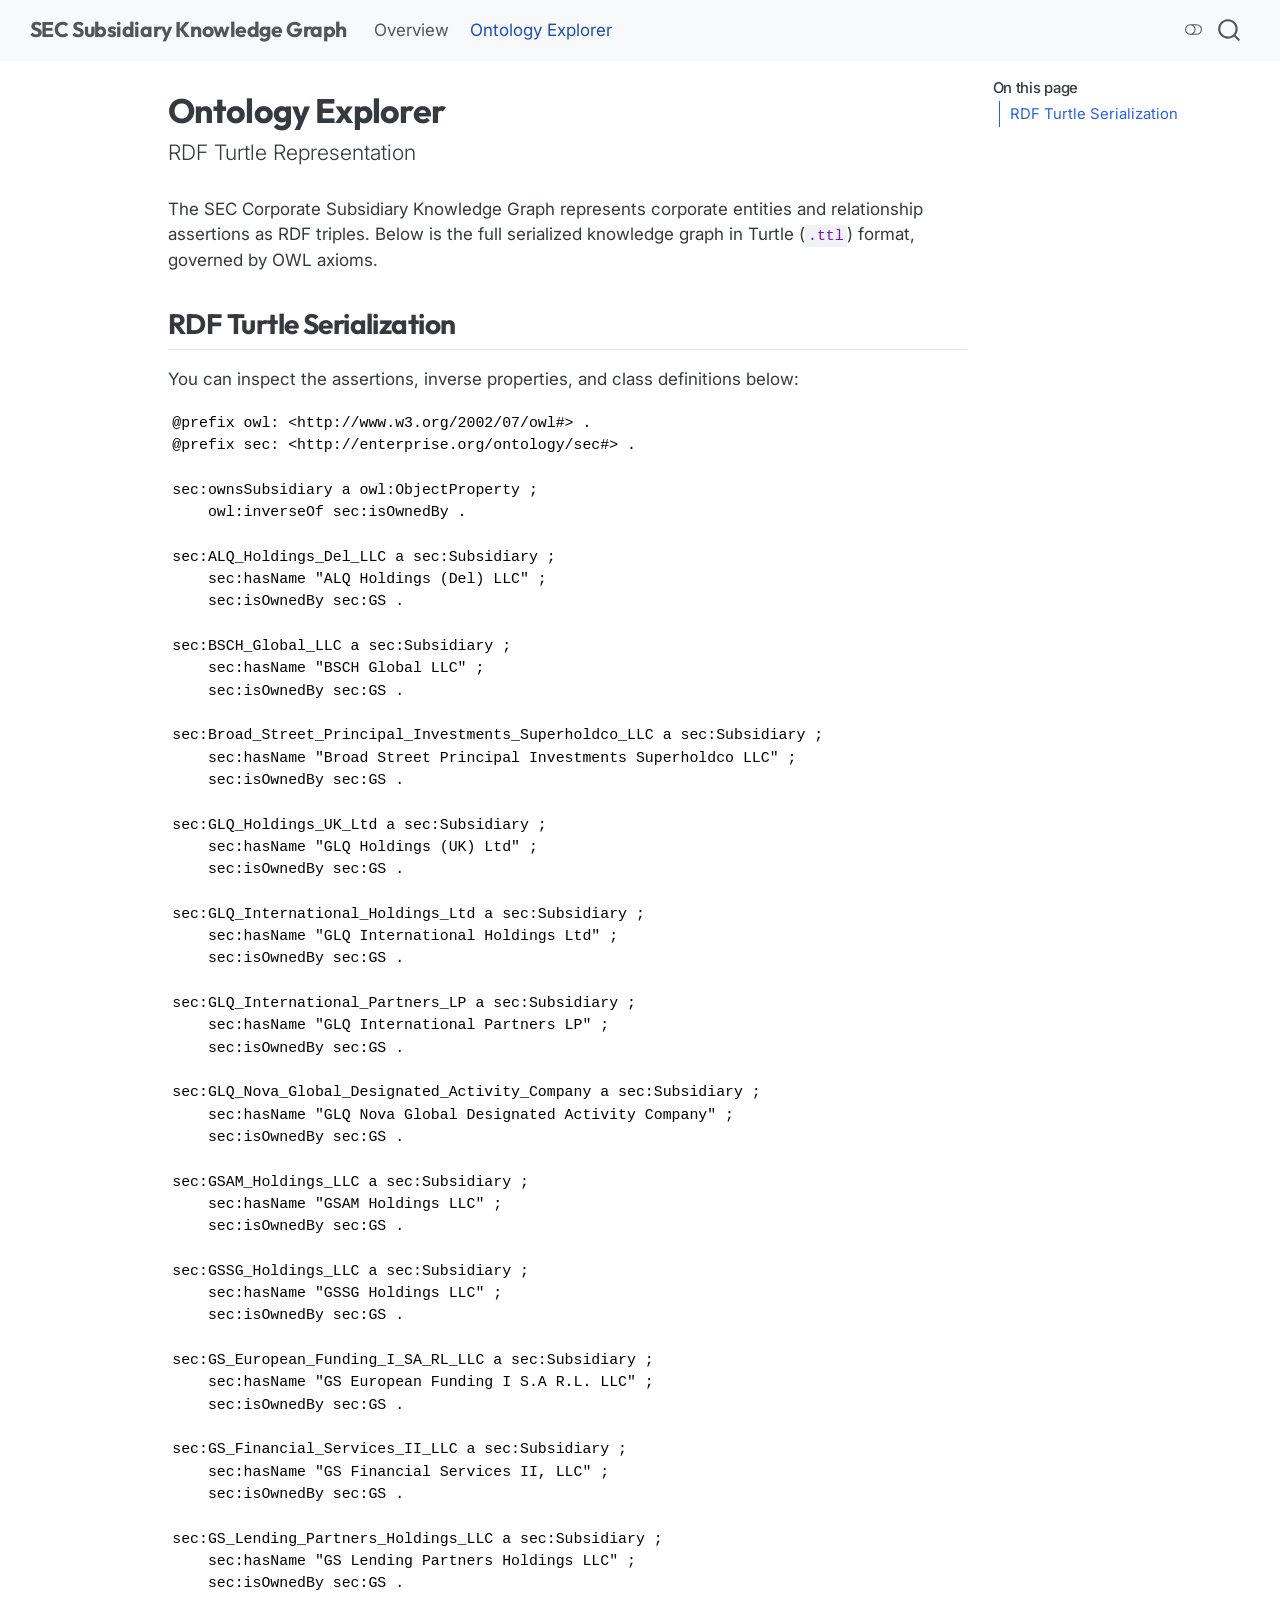
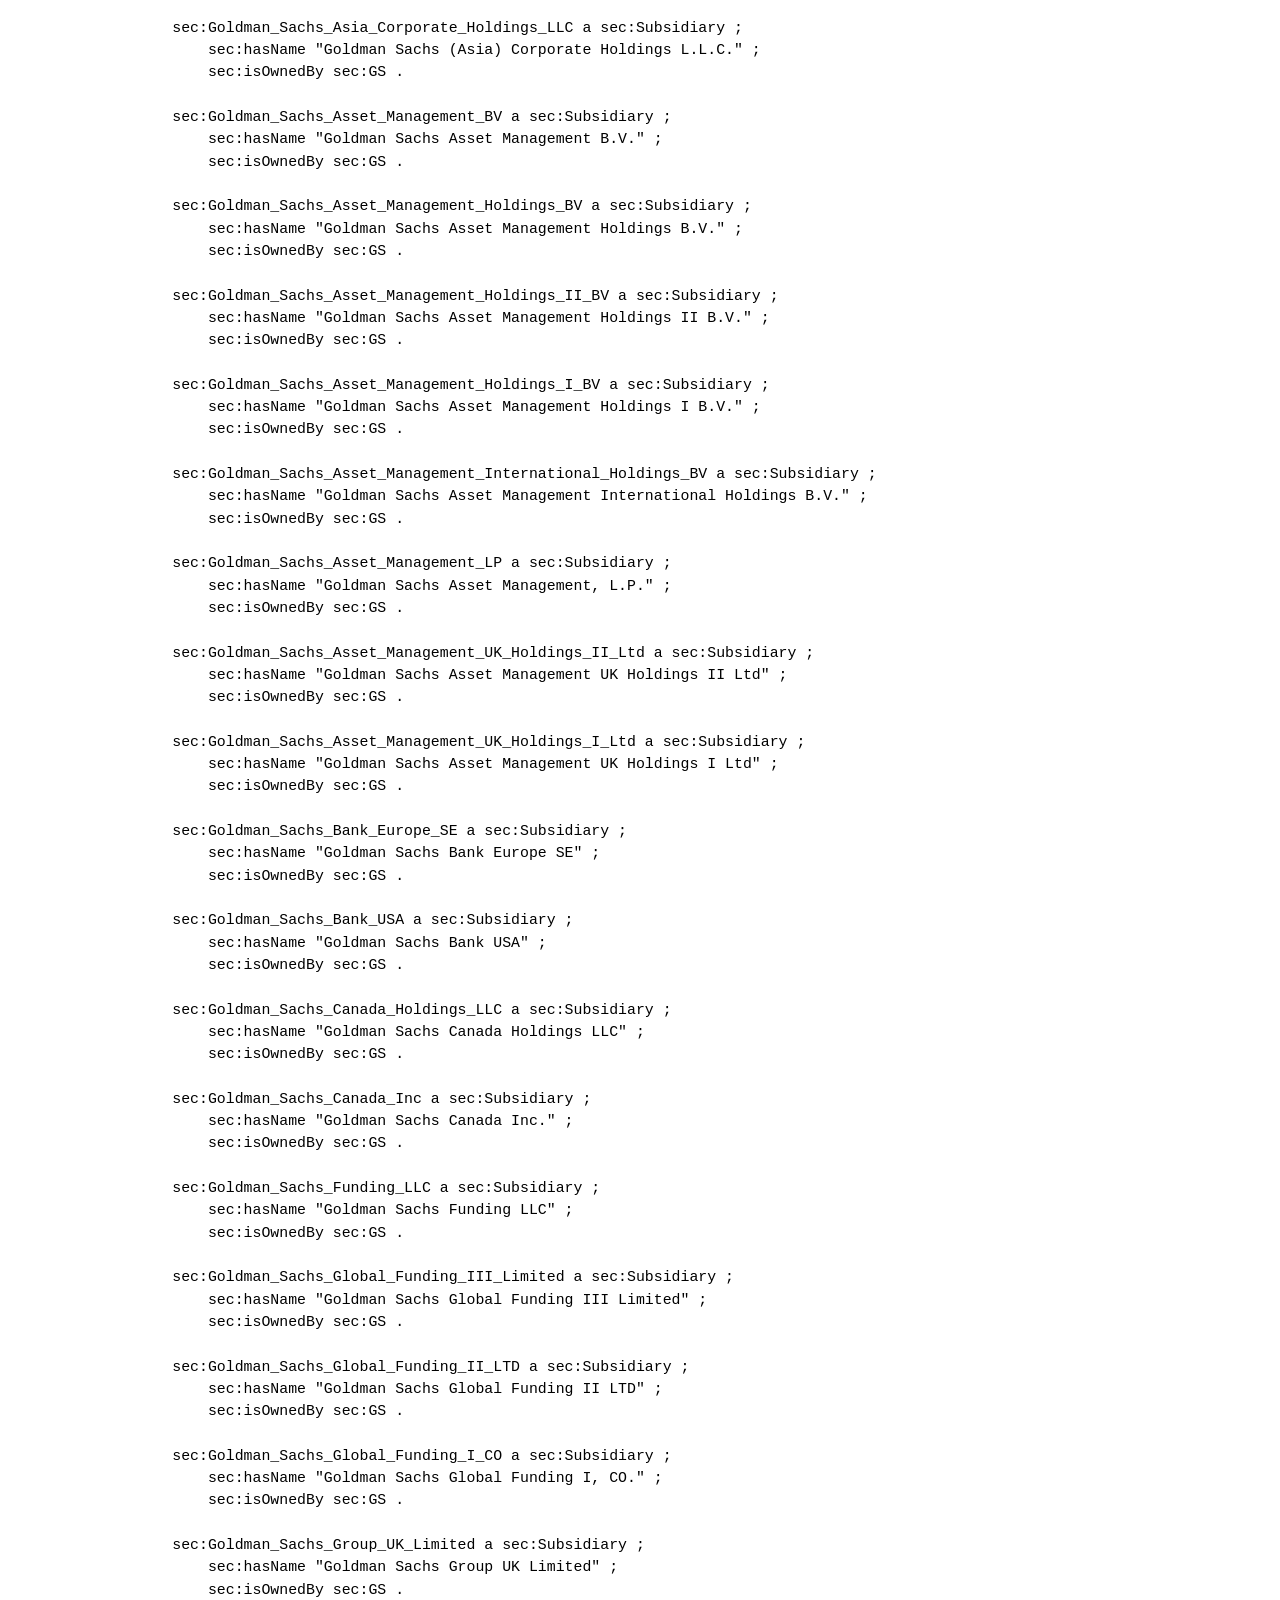
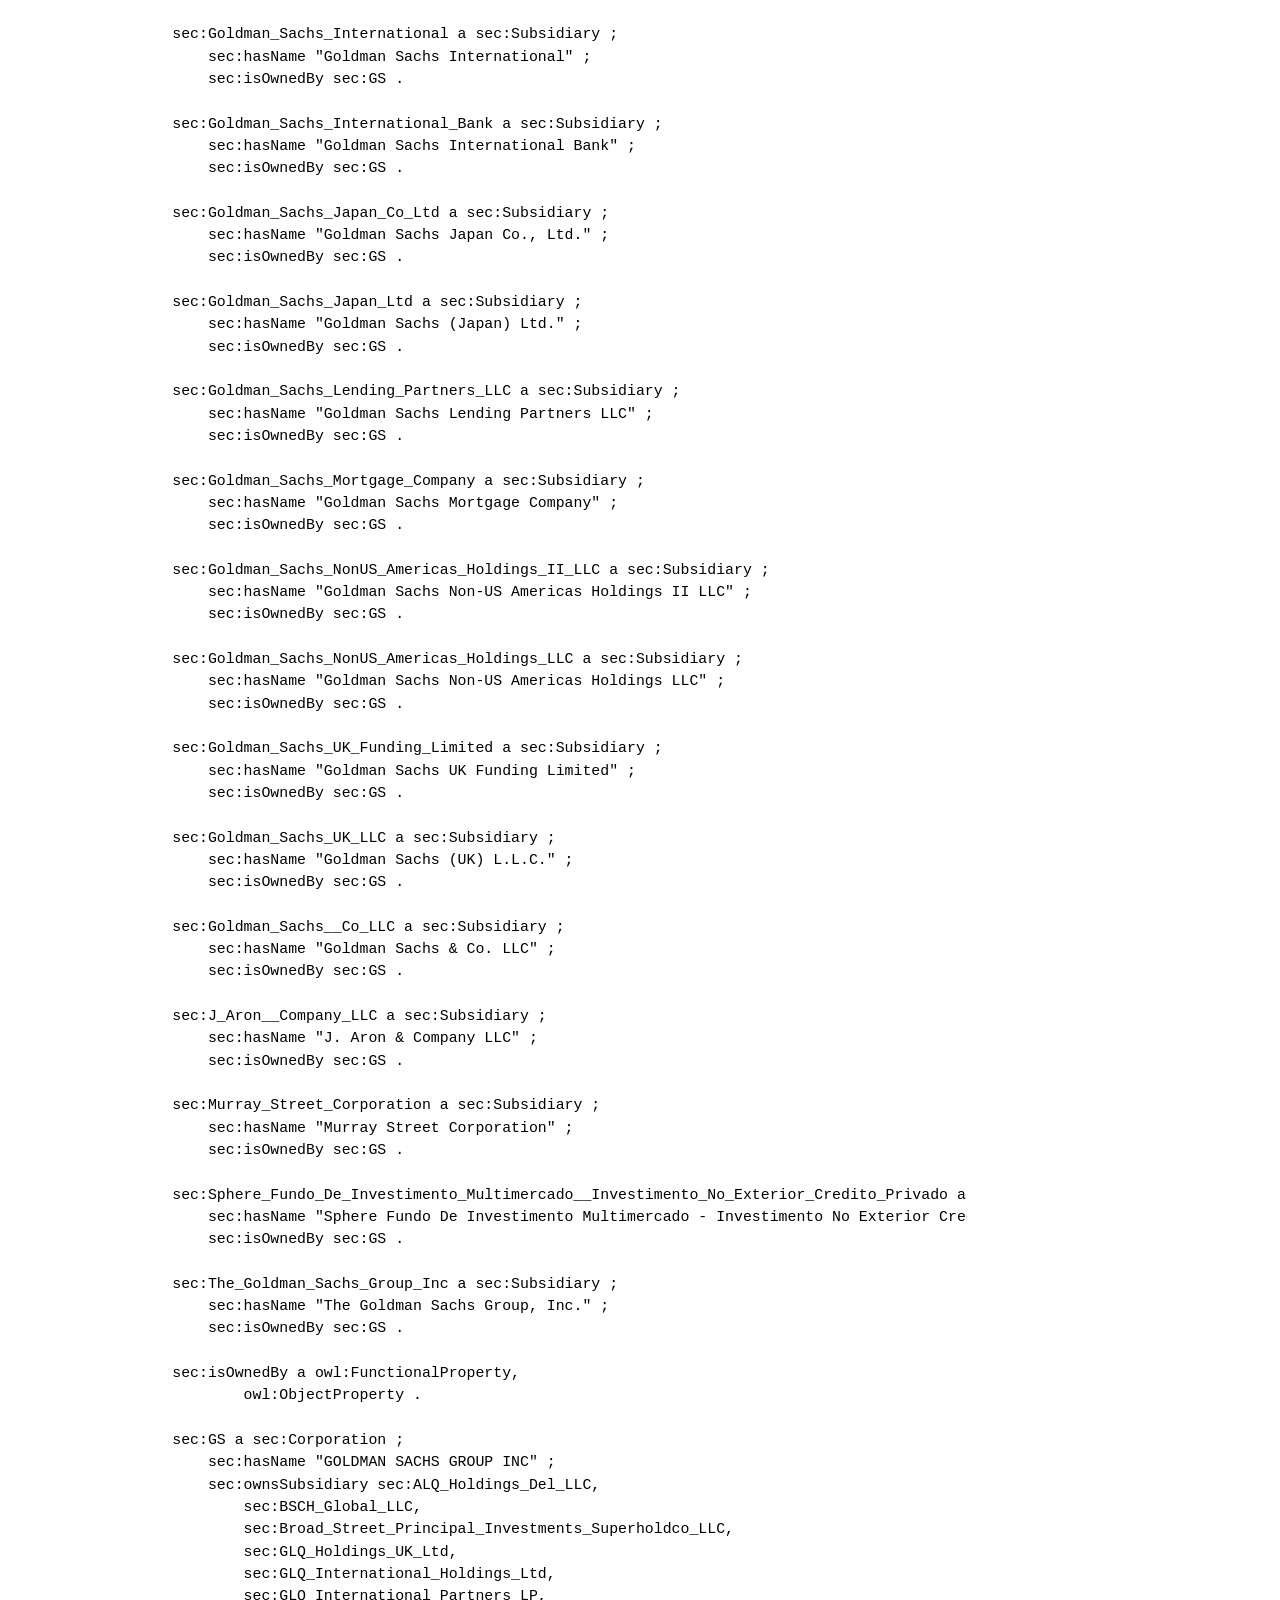
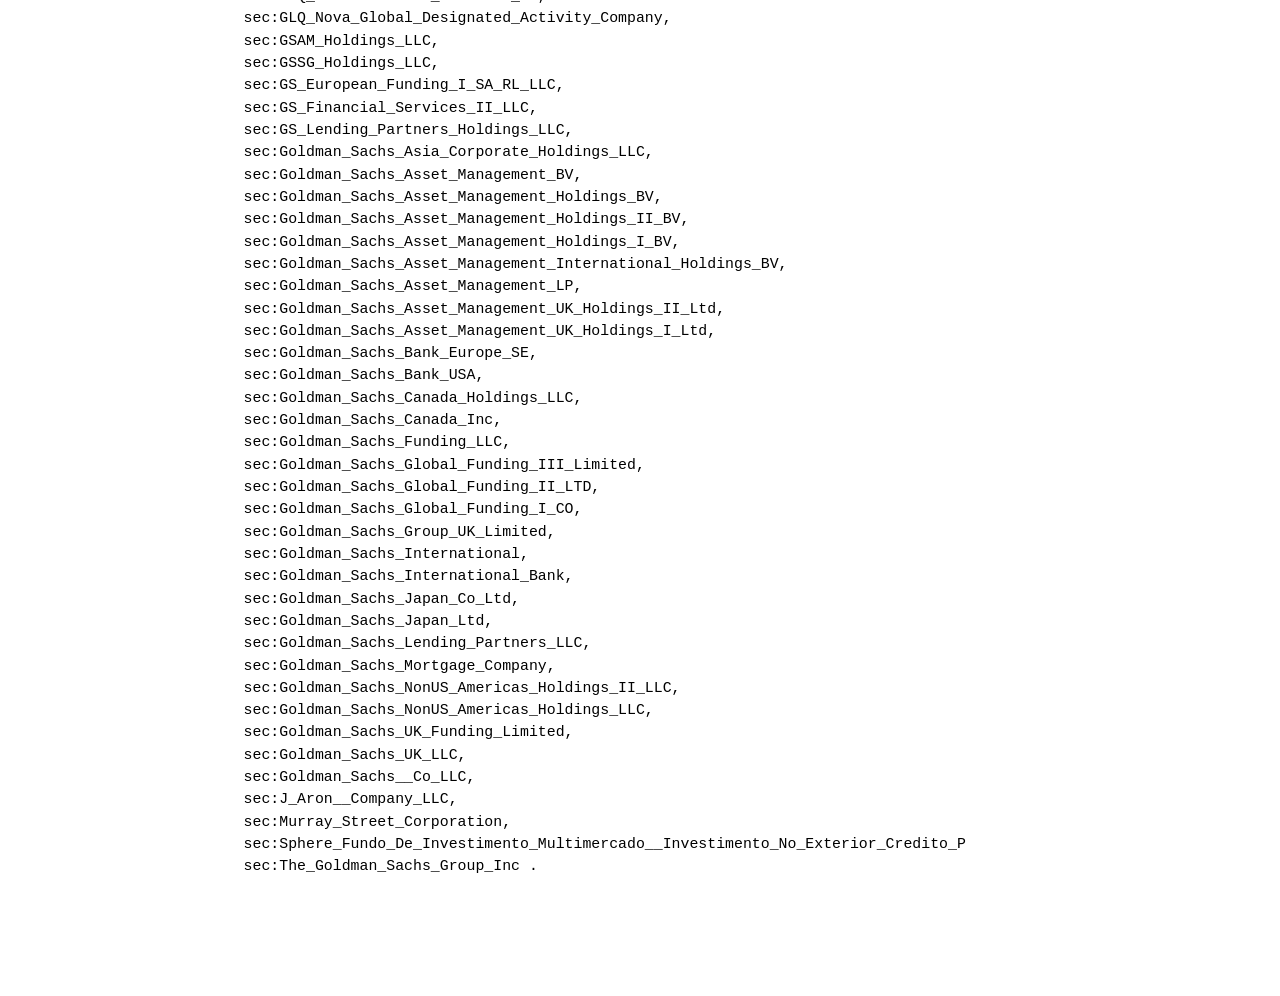
==== commit 0340b915: "Automated update of knowledge graph and documentation [skip ci]" ====
--- a/docs/ontology.html
+++ b/docs/ontology.html
@@ -318,6 +318,192 @@
 <pre class="turtle"><code>@prefix owl: &lt;http://www.w3.org/2002/07/owl#&gt; .
 @prefix sec: &lt;http://enterprise.org/ontology/sec#&gt; .
 
+sec:ownsSubsidiary a owl:ObjectProperty ;
+    owl:inverseOf sec:isOwnedBy .
+
+sec:ALQ_Holdings_Del_LLC a sec:Subsidiary ;
+    sec:hasName "ALQ Holdings (Del) LLC" ;
+    sec:isOwnedBy sec:GS .
+
+sec:BSCH_Global_LLC a sec:Subsidiary ;
+    sec:hasName "BSCH Global LLC" ;
+    sec:isOwnedBy sec:GS .
+
+sec:Broad_Street_Principal_Investments_Superholdco_LLC a sec:Subsidiary ;
+    sec:hasName "Broad Street Principal Investments Superholdco LLC" ;
+    sec:isOwnedBy sec:GS .
+
+sec:GLQ_Holdings_UK_Ltd a sec:Subsidiary ;
+    sec:hasName "GLQ Holdings (UK) Ltd" ;
+    sec:isOwnedBy sec:GS .
+
+sec:GLQ_International_Holdings_Ltd a sec:Subsidiary ;
+    sec:hasName "GLQ International Holdings Ltd" ;
+    sec:isOwnedBy sec:GS .
+
+sec:GLQ_International_Partners_LP a sec:Subsidiary ;
+    sec:hasName "GLQ International Partners LP" ;
+    sec:isOwnedBy sec:GS .
+
+sec:GLQ_Nova_Global_Designated_Activity_Company a sec:Subsidiary ;
+    sec:hasName "GLQ Nova Global Designated Activity Company" ;
+    sec:isOwnedBy sec:GS .
+
+sec:GSAM_Holdings_LLC a sec:Subsidiary ;
+    sec:hasName "GSAM Holdings LLC" ;
+    sec:isOwnedBy sec:GS .
+
+sec:GSSG_Holdings_LLC a sec:Subsidiary ;
+    sec:hasName "GSSG Holdings LLC" ;
+    sec:isOwnedBy sec:GS .
+
+sec:GS_European_Funding_I_SA_RL_LLC a sec:Subsidiary ;
+    sec:hasName "GS European Funding I S.A R.L. LLC" ;
+    sec:isOwnedBy sec:GS .
+
+sec:GS_Financial_Services_II_LLC a sec:Subsidiary ;
+    sec:hasName "GS Financial Services II, LLC" ;
+    sec:isOwnedBy sec:GS .
+
+sec:GS_Lending_Partners_Holdings_LLC a sec:Subsidiary ;
+    sec:hasName "GS Lending Partners Holdings LLC" ;
+    sec:isOwnedBy sec:GS .
+
+sec:Goldman_Sachs_Asia_Corporate_Holdings_LLC a sec:Subsidiary ;
+    sec:hasName "Goldman Sachs (Asia) Corporate Holdings L.L.C." ;
+    sec:isOwnedBy sec:GS .
+
+sec:Goldman_Sachs_Asset_Management_BV a sec:Subsidiary ;
+    sec:hasName "Goldman Sachs Asset Management B.V." ;
+    sec:isOwnedBy sec:GS .
+
+sec:Goldman_Sachs_Asset_Management_Holdings_BV a sec:Subsidiary ;
+    sec:hasName "Goldman Sachs Asset Management Holdings B.V." ;
+    sec:isOwnedBy sec:GS .
+
+sec:Goldman_Sachs_Asset_Management_Holdings_II_BV a sec:Subsidiary ;
+    sec:hasName "Goldman Sachs Asset Management Holdings II B.V." ;
+    sec:isOwnedBy sec:GS .
+
+sec:Goldman_Sachs_Asset_Management_Holdings_I_BV a sec:Subsidiary ;
+    sec:hasName "Goldman Sachs Asset Management Holdings I B.V." ;
+    sec:isOwnedBy sec:GS .
+
+sec:Goldman_Sachs_Asset_Management_International_Holdings_BV a sec:Subsidiary ;
+    sec:hasName "Goldman Sachs Asset Management International Holdings B.V." ;
+    sec:isOwnedBy sec:GS .
+
+sec:Goldman_Sachs_Asset_Management_LP a sec:Subsidiary ;
+    sec:hasName "Goldman Sachs Asset Management, L.P." ;
+    sec:isOwnedBy sec:GS .
+
+sec:Goldman_Sachs_Asset_Management_UK_Holdings_II_Ltd a sec:Subsidiary ;
+    sec:hasName "Goldman Sachs Asset Management UK Holdings II Ltd" ;
+    sec:isOwnedBy sec:GS .
+
+sec:Goldman_Sachs_Asset_Management_UK_Holdings_I_Ltd a sec:Subsidiary ;
+    sec:hasName "Goldman Sachs Asset Management UK Holdings I Ltd" ;
+    sec:isOwnedBy sec:GS .
+
+sec:Goldman_Sachs_Bank_Europe_SE a sec:Subsidiary ;
+    sec:hasName "Goldman Sachs Bank Europe SE" ;
+    sec:isOwnedBy sec:GS .
+
+sec:Goldman_Sachs_Bank_USA a sec:Subsidiary ;
+    sec:hasName "Goldman Sachs Bank USA" ;
+    sec:isOwnedBy sec:GS .
+
+sec:Goldman_Sachs_Canada_Holdings_LLC a sec:Subsidiary ;
+    sec:hasName "Goldman Sachs Canada Holdings LLC" ;
+    sec:isOwnedBy sec:GS .
+
+sec:Goldman_Sachs_Canada_Inc a sec:Subsidiary ;
+    sec:hasName "Goldman Sachs Canada Inc." ;
+    sec:isOwnedBy sec:GS .
+
+sec:Goldman_Sachs_Funding_LLC a sec:Subsidiary ;
+    sec:hasName "Goldman Sachs Funding LLC" ;
+    sec:isOwnedBy sec:GS .
+
+sec:Goldman_Sachs_Global_Funding_III_Limited a sec:Subsidiary ;
+    sec:hasName "Goldman Sachs Global Funding III Limited" ;
+    sec:isOwnedBy sec:GS .
+
+sec:Goldman_Sachs_Global_Funding_II_LTD a sec:Subsidiary ;
+    sec:hasName "Goldman Sachs Global Funding II LTD" ;
+    sec:isOwnedBy sec:GS .
+
+sec:Goldman_Sachs_Global_Funding_I_CO a sec:Subsidiary ;
+    sec:hasName "Goldman Sachs Global Funding I, CO." ;
+    sec:isOwnedBy sec:GS .
+
+sec:Goldman_Sachs_Group_UK_Limited a sec:Subsidiary ;
+    sec:hasName "Goldman Sachs Group UK Limited" ;
+    sec:isOwnedBy sec:GS .
+
+sec:Goldman_Sachs_International a sec:Subsidiary ;
+    sec:hasName "Goldman Sachs International" ;
+    sec:isOwnedBy sec:GS .
+
+sec:Goldman_Sachs_International_Bank a sec:Subsidiary ;
+    sec:hasName "Goldman Sachs International Bank" ;
+    sec:isOwnedBy sec:GS .
+
+sec:Goldman_Sachs_Japan_Co_Ltd a sec:Subsidiary ;
+    sec:hasName "Goldman Sachs Japan Co., Ltd." ;
+    sec:isOwnedBy sec:GS .
+
+sec:Goldman_Sachs_Japan_Ltd a sec:Subsidiary ;
+    sec:hasName "Goldman Sachs (Japan) Ltd." ;
+    sec:isOwnedBy sec:GS .
+
+sec:Goldman_Sachs_Lending_Partners_LLC a sec:Subsidiary ;
+    sec:hasName "Goldman Sachs Lending Partners LLC" ;
+    sec:isOwnedBy sec:GS .
+
+sec:Goldman_Sachs_Mortgage_Company a sec:Subsidiary ;
+    sec:hasName "Goldman Sachs Mortgage Company" ;
+    sec:isOwnedBy sec:GS .
+
+sec:Goldman_Sachs_NonUS_Americas_Holdings_II_LLC a sec:Subsidiary ;
+    sec:hasName "Goldman Sachs Non-US Americas Holdings II LLC" ;
+    sec:isOwnedBy sec:GS .
+
+sec:Goldman_Sachs_NonUS_Americas_Holdings_LLC a sec:Subsidiary ;
+    sec:hasName "Goldman Sachs Non-US Americas Holdings LLC" ;
+    sec:isOwnedBy sec:GS .
+
+sec:Goldman_Sachs_UK_Funding_Limited a sec:Subsidiary ;
+    sec:hasName "Goldman Sachs UK Funding Limited" ;
+    sec:isOwnedBy sec:GS .
+
+sec:Goldman_Sachs_UK_LLC a sec:Subsidiary ;
+    sec:hasName "Goldman Sachs (UK) L.L.C." ;
+    sec:isOwnedBy sec:GS .
+
+sec:Goldman_Sachs__Co_LLC a sec:Subsidiary ;
+    sec:hasName "Goldman Sachs &amp; Co. LLC" ;
+    sec:isOwnedBy sec:GS .
+
+sec:J_Aron__Company_LLC a sec:Subsidiary ;
+    sec:hasName "J. Aron &amp; Company LLC" ;
+    sec:isOwnedBy sec:GS .
+
+sec:Murray_Street_Corporation a sec:Subsidiary ;
+    sec:hasName "Murray Street Corporation" ;
+    sec:isOwnedBy sec:GS .
+
+sec:Sphere_Fundo_De_Investimento_Multimercado__Investimento_No_Exterior_Credito_Privado a sec:Subsidiary ;
+    sec:hasName "Sphere Fundo De Investimento Multimercado - Investimento No Exterior Credito Privado" ;
+    sec:isOwnedBy sec:GS .
+
+sec:The_Goldman_Sachs_Group_Inc a sec:Subsidiary ;
+    sec:hasName "The Goldman Sachs Group, Inc." ;
+    sec:isOwnedBy sec:GS .
+
+sec:isOwnedBy a owl:FunctionalProperty,
+        owl:ObjectProperty .
+
 sec:GS a sec:Corporation ;
     sec:hasName "GOLDMAN SACHS GROUP INC" ;
     sec:ownsSubsidiary sec:ALQ_Holdings_Del_LLC,
@@ -365,147 +551,6 @@
         sec:Murray_Street_Corporation,
         sec:Sphere_Fundo_De_Investimento_Multimercado__Investimento_No_Exterior_Credito_Privado,
         sec:The_Goldman_Sachs_Group_Inc .
-
-sec:ownsSubsidiary a owl:ObjectProperty ;
-    owl:inverseOf sec:isOwnedBy .
-
-sec:ALQ_Holdings_Del_LLC a sec:Subsidiary ;
-    sec:hasName "ALQ Holdings (Del) LLC" .
-
-sec:BSCH_Global_LLC a sec:Subsidiary ;
-    sec:hasName "BSCH Global LLC" .
-
-sec:Broad_Street_Principal_Investments_Superholdco_LLC a sec:Subsidiary ;
-    sec:hasName "Broad Street Principal Investments Superholdco LLC" .
-
-sec:GLQ_Holdings_UK_Ltd a sec:Subsidiary ;
-    sec:hasName "GLQ Holdings (UK) Ltd" .
-
-sec:GLQ_International_Holdings_Ltd a sec:Subsidiary ;
-    sec:hasName "GLQ International Holdings Ltd" .
-
-sec:GLQ_International_Partners_LP a sec:Subsidiary ;
-    sec:hasName "GLQ International Partners LP" .
-
-sec:GLQ_Nova_Global_Designated_Activity_Company a sec:Subsidiary ;
-    sec:hasName "GLQ Nova Global Designated Activity Company" .
-
-sec:GSAM_Holdings_LLC a sec:Subsidiary ;
-    sec:hasName "GSAM Holdings LLC" .
-
-sec:GSSG_Holdings_LLC a sec:Subsidiary ;
-    sec:hasName "GSSG Holdings LLC" .
-
-sec:GS_European_Funding_I_SA_RL_LLC a sec:Subsidiary ;
-    sec:hasName "GS European Funding I S.A R.L. LLC" .
-
-sec:GS_Financial_Services_II_LLC a sec:Subsidiary ;
-    sec:hasName "GS Financial Services II, LLC" .
-
-sec:GS_Lending_Partners_Holdings_LLC a sec:Subsidiary ;
-    sec:hasName "GS Lending Partners Holdings LLC" .
-
-sec:Goldman_Sachs_Asia_Corporate_Holdings_LLC a sec:Subsidiary ;
-    sec:hasName "Goldman Sachs (Asia) Corporate Holdings L.L.C." .
-
-sec:Goldman_Sachs_Asset_Management_BV a sec:Subsidiary ;
-    sec:hasName "Goldman Sachs Asset Management B.V." .
-
-sec:Goldman_Sachs_Asset_Management_Holdings_BV a sec:Subsidiary ;
-    sec:hasName "Goldman Sachs Asset Management Holdings B.V." .
-
-sec:Goldman_Sachs_Asset_Management_Holdings_II_BV a sec:Subsidiary ;
-    sec:hasName "Goldman Sachs Asset Management Holdings II B.V." .
-
-sec:Goldman_Sachs_Asset_Management_Holdings_I_BV a sec:Subsidiary ;
-    sec:hasName "Goldman Sachs Asset Management Holdings I B.V." .
-
-sec:Goldman_Sachs_Asset_Management_International_Holdings_BV a sec:Subsidiary ;
-    sec:hasName "Goldman Sachs Asset Management International Holdings B.V." .
-
-sec:Goldman_Sachs_Asset_Management_LP a sec:Subsidiary ;
-    sec:hasName "Goldman Sachs Asset Management, L.P." .
-
-sec:Goldman_Sachs_Asset_Management_UK_Holdings_II_Ltd a sec:Subsidiary ;
-    sec:hasName "Goldman Sachs Asset Management UK Holdings II Ltd" .
-
-sec:Goldman_Sachs_Asset_Management_UK_Holdings_I_Ltd a sec:Subsidiary ;
-    sec:hasName "Goldman Sachs Asset Management UK Holdings I Ltd" .
-
-sec:Goldman_Sachs_Bank_Europe_SE a sec:Subsidiary ;
-    sec:hasName "Goldman Sachs Bank Europe SE" .
-
-sec:Goldman_Sachs_Bank_USA a sec:Subsidiary ;
-    sec:hasName "Goldman Sachs Bank USA" .
-
-sec:Goldman_Sachs_Canada_Holdings_LLC a sec:Subsidiary ;
-    sec:hasName "Goldman Sachs Canada Holdings LLC" .
-
-sec:Goldman_Sachs_Canada_Inc a sec:Subsidiary ;
-    sec:hasName "Goldman Sachs Canada Inc." .
-
-sec:Goldman_Sachs_Funding_LLC a sec:Subsidiary ;
-    sec:hasName "Goldman Sachs Funding LLC" .
-
-sec:Goldman_Sachs_Global_Funding_III_Limited a sec:Subsidiary ;
-    sec:hasName "Goldman Sachs Global Funding III Limited" .
-
-sec:Goldman_Sachs_Global_Funding_II_LTD a sec:Subsidiary ;
-    sec:hasName "Goldman Sachs Global Funding II LTD" .
-
-sec:Goldman_Sachs_Global_Funding_I_CO a sec:Subsidiary ;
-    sec:hasName "Goldman Sachs Global Funding I, CO." .
-
-sec:Goldman_Sachs_Group_UK_Limited a sec:Subsidiary ;
-    sec:hasName "Goldman Sachs Group UK Limited" .
-
-sec:Goldman_Sachs_International a sec:Subsidiary ;
-    sec:hasName "Goldman Sachs International" .
-
-sec:Goldman_Sachs_International_Bank a sec:Subsidiary ;
-    sec:hasName "Goldman Sachs International Bank" .
-
-sec:Goldman_Sachs_Japan_Co_Ltd a sec:Subsidiary ;
-    sec:hasName "Goldman Sachs Japan Co., Ltd." .
-
-sec:Goldman_Sachs_Japan_Ltd a sec:Subsidiary ;
-    sec:hasName "Goldman Sachs (Japan) Ltd." .
-
-sec:Goldman_Sachs_Lending_Partners_LLC a sec:Subsidiary ;
-    sec:hasName "Goldman Sachs Lending Partners LLC" .
-
-sec:Goldman_Sachs_Mortgage_Company a sec:Subsidiary ;
-    sec:hasName "Goldman Sachs Mortgage Company" .
-
-sec:Goldman_Sachs_NonUS_Americas_Holdings_II_LLC a sec:Subsidiary ;
-    sec:hasName "Goldman Sachs Non-US Americas Holdings II LLC" .
-
-sec:Goldman_Sachs_NonUS_Americas_Holdings_LLC a sec:Subsidiary ;
-    sec:hasName "Goldman Sachs Non-US Americas Holdings LLC" .
-
-sec:Goldman_Sachs_UK_Funding_Limited a sec:Subsidiary ;
-    sec:hasName "Goldman Sachs UK Funding Limited" .
-
-sec:Goldman_Sachs_UK_LLC a sec:Subsidiary ;
-    sec:hasName "Goldman Sachs (UK) L.L.C." .
-
-sec:Goldman_Sachs__Co_LLC a sec:Subsidiary ;
-    sec:hasName "Goldman Sachs &amp; Co. LLC" .
-
-sec:J_Aron__Company_LLC a sec:Subsidiary ;
-    sec:hasName "J. Aron &amp; Company LLC" .
-
-sec:Murray_Street_Corporation a sec:Subsidiary ;
-    sec:hasName "Murray Street Corporation" .
-
-sec:Sphere_Fundo_De_Investimento_Multimercado__Investimento_No_Exterior_Credito_Privado a sec:Subsidiary ;
-    sec:hasName "Sphere Fundo De Investimento Multimercado - Investimento No Exterior Credito Privado" .
-
-sec:The_Goldman_Sachs_Group_Inc a sec:Subsidiary ;
-    sec:hasName "The Goldman Sachs Group, Inc." .
-
-sec:isOwnedBy a owl:FunctionalProperty,
-        owl:ObjectProperty .
 
 </code></pre>
 
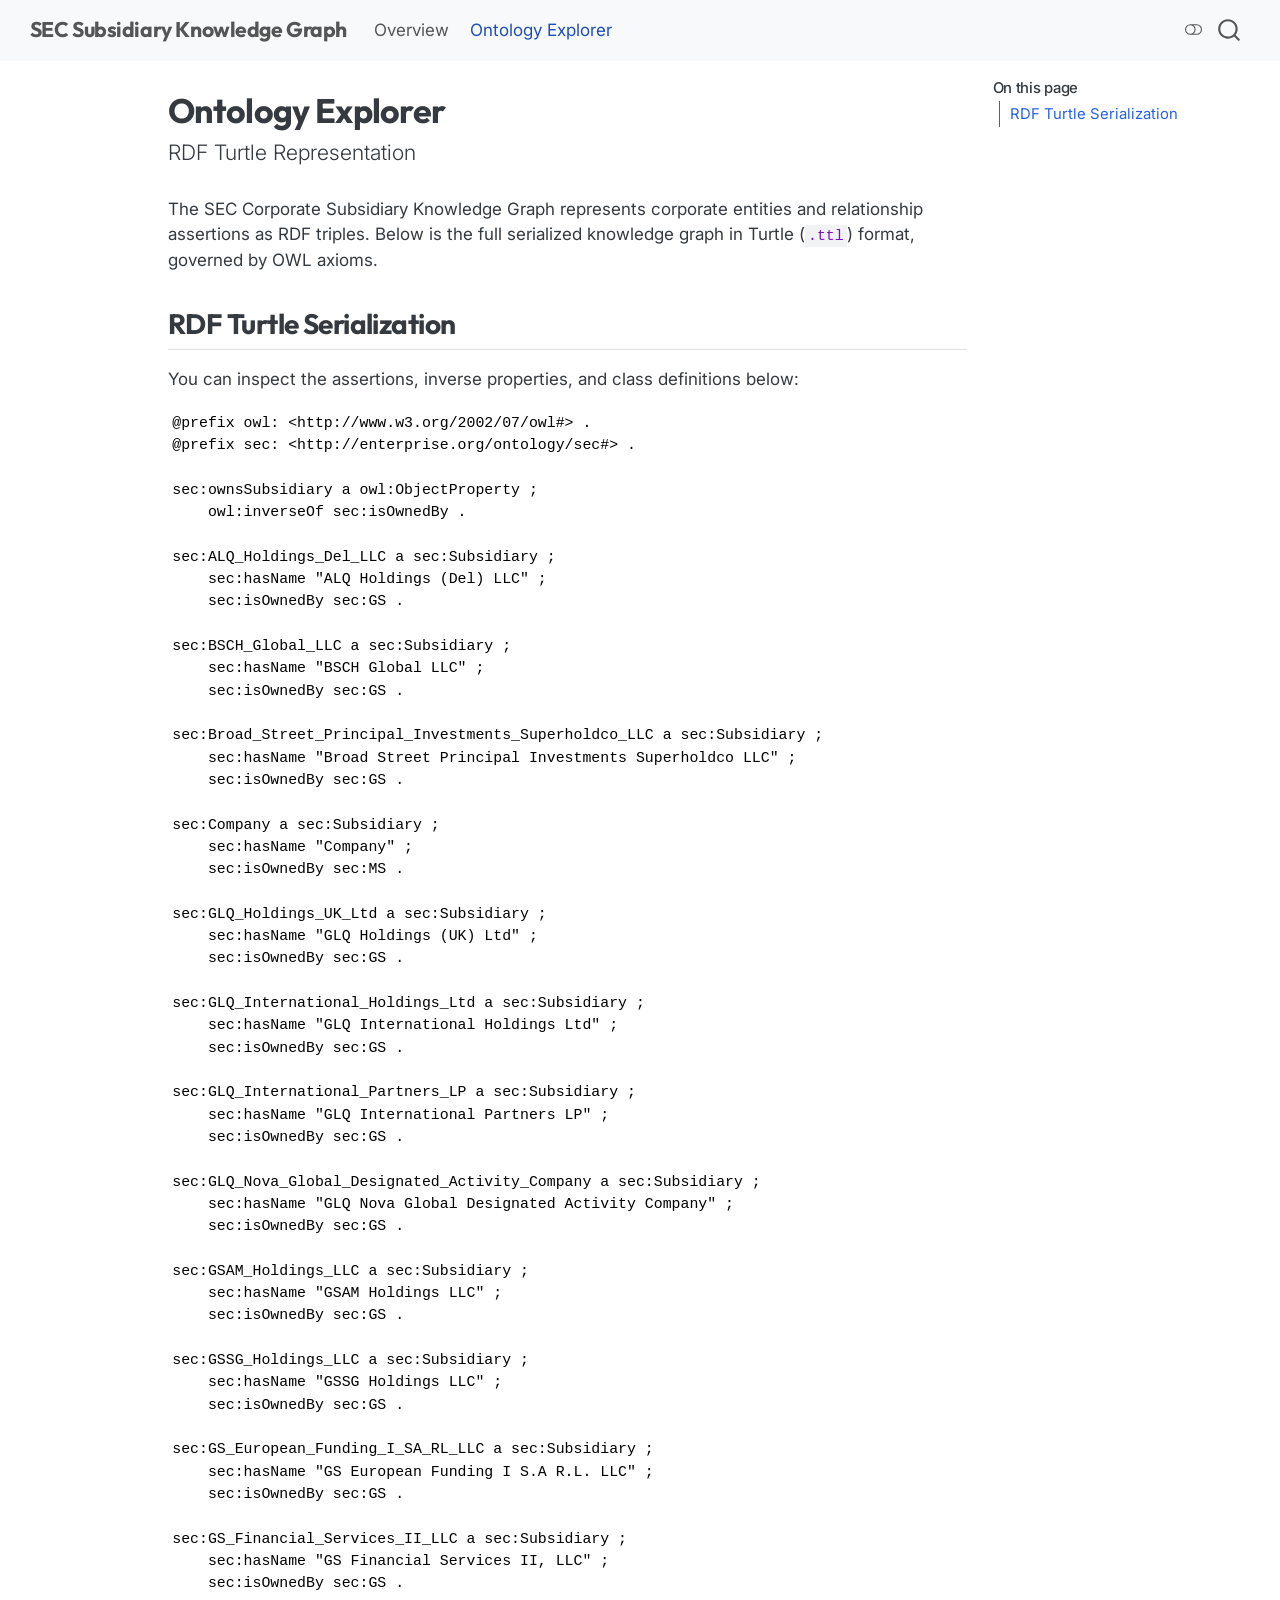
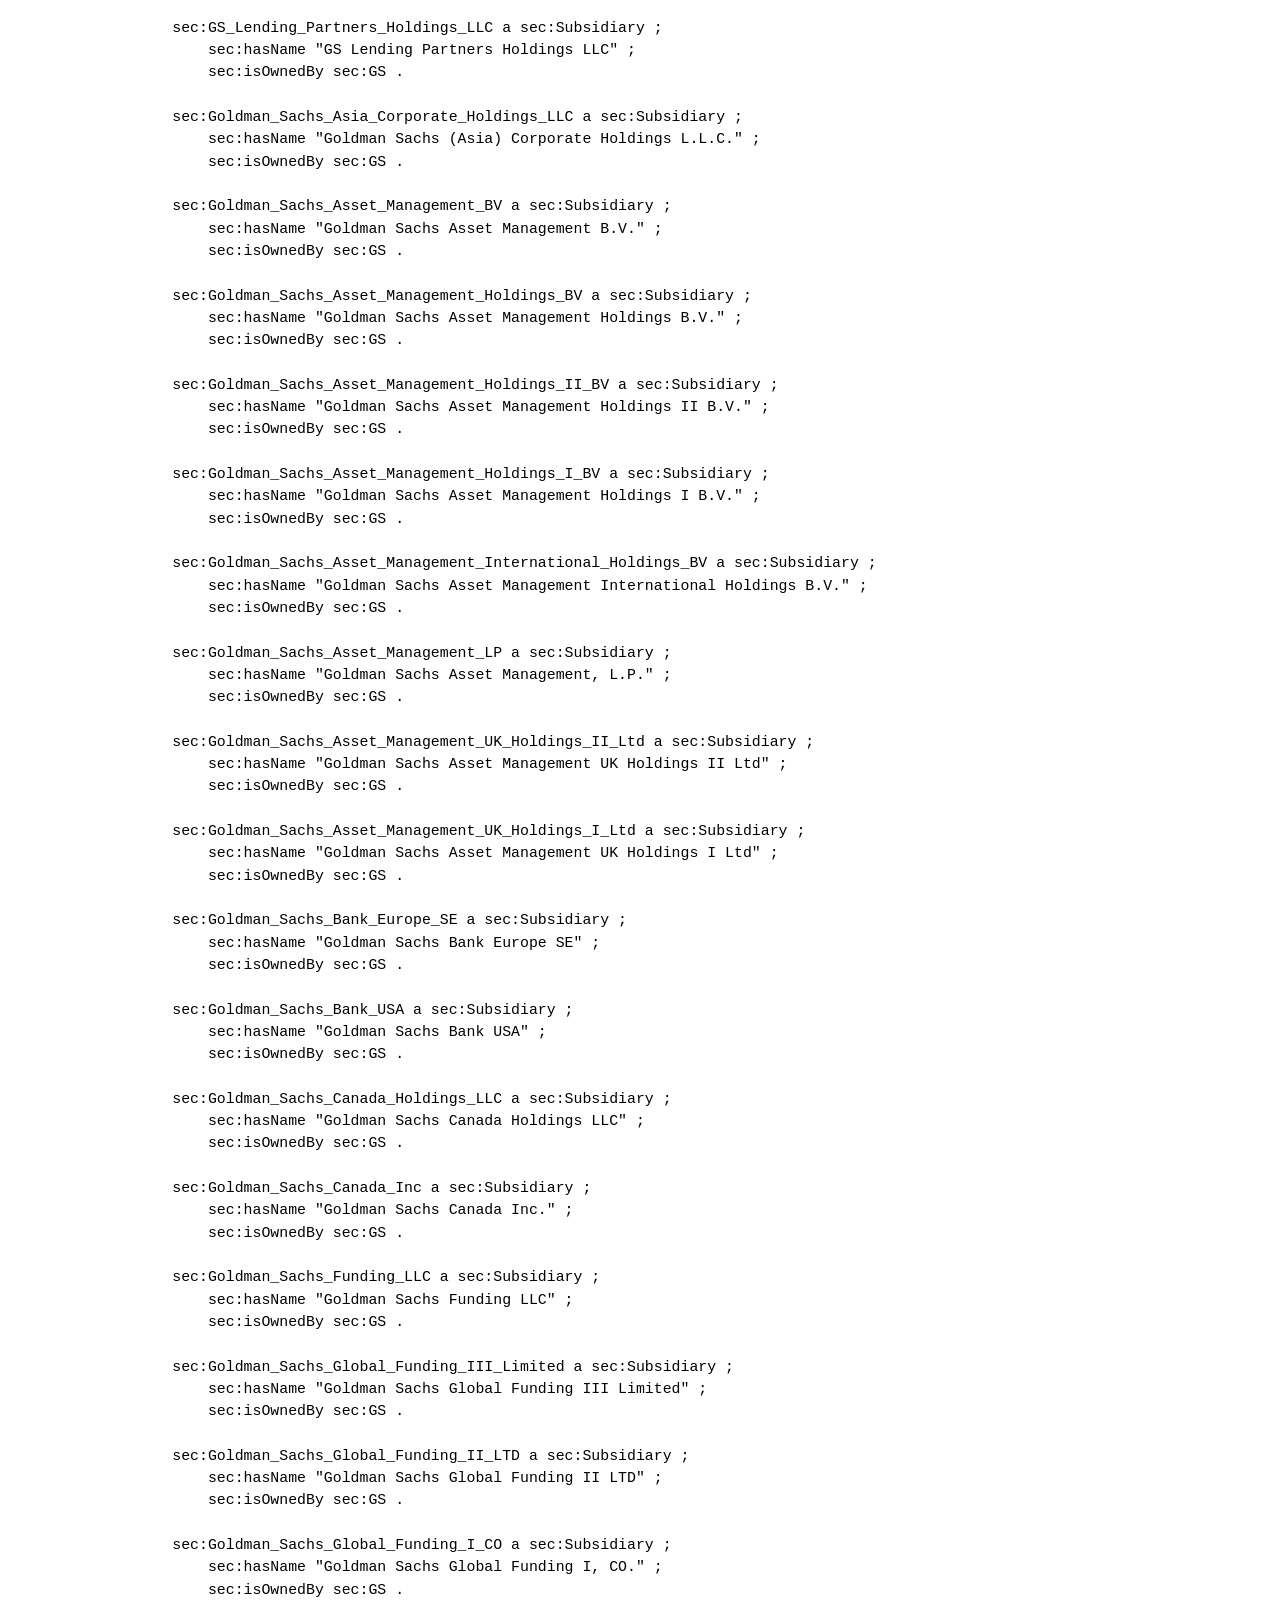
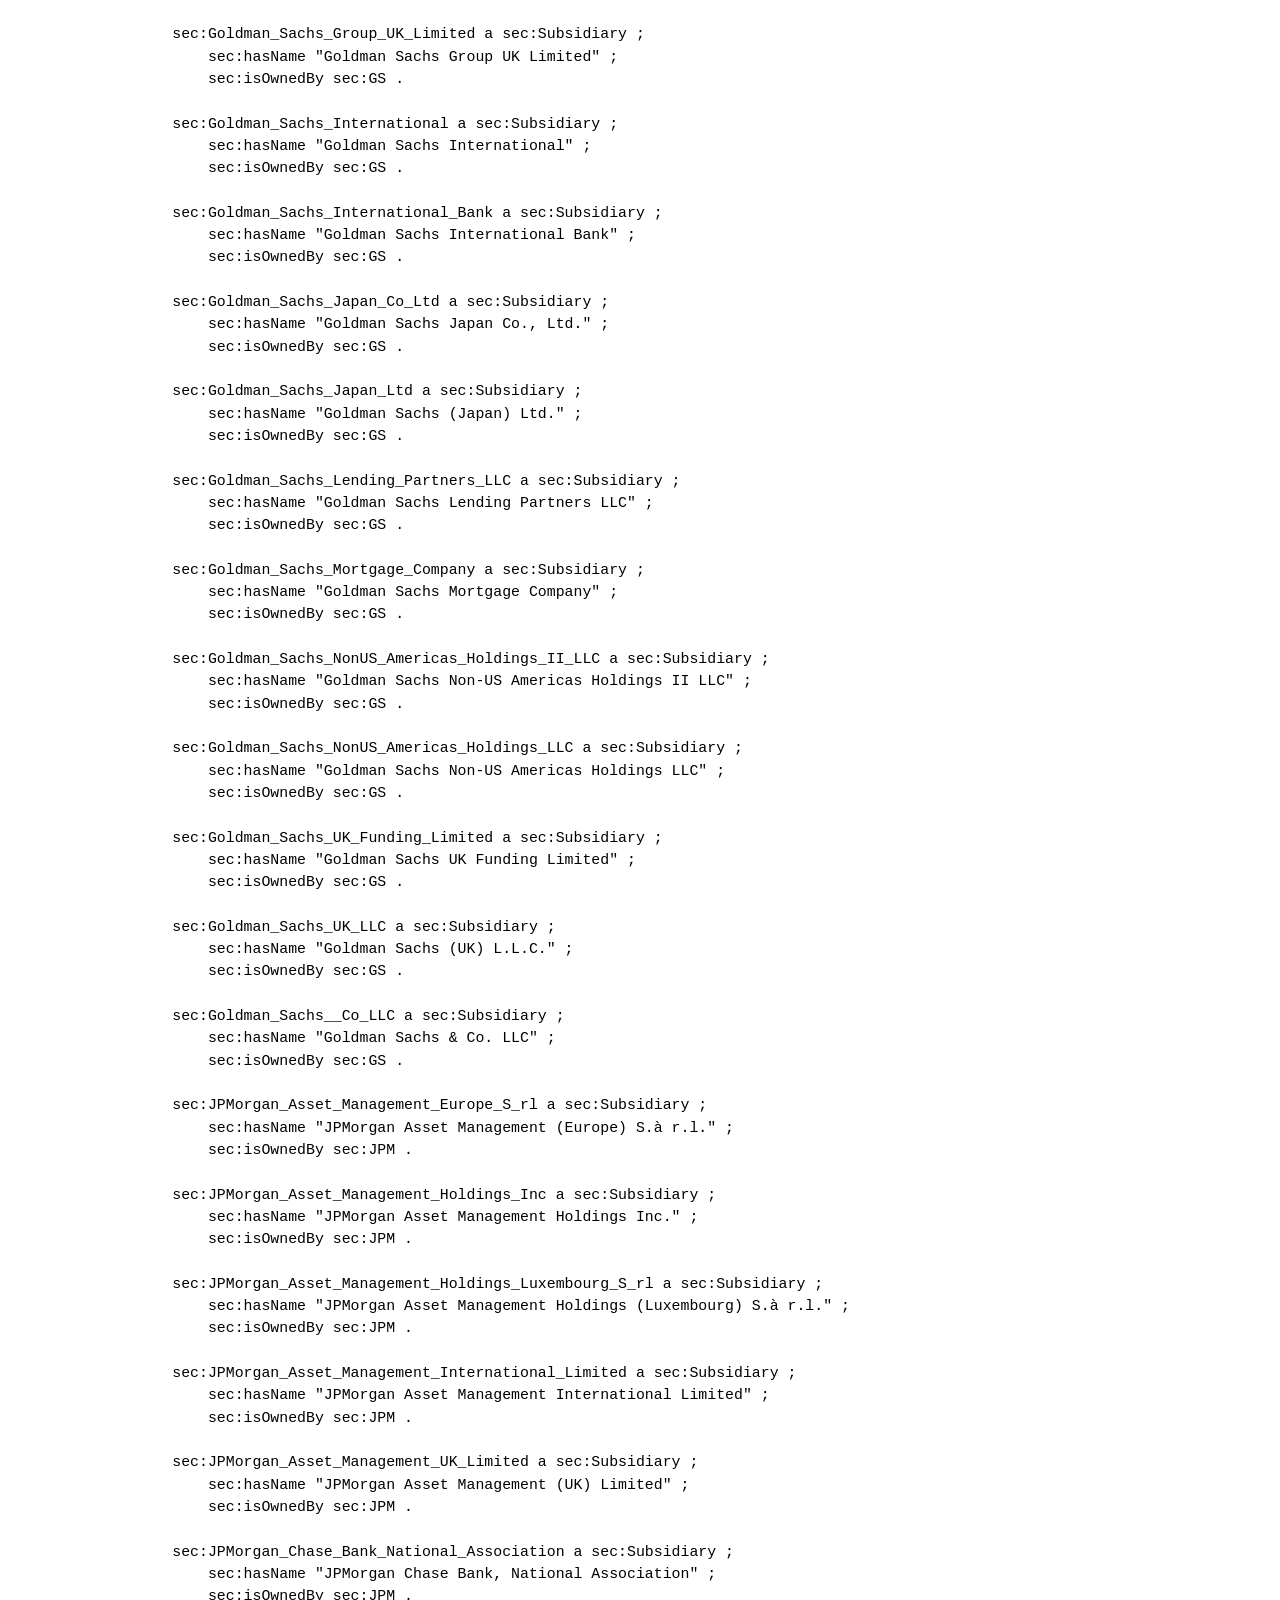
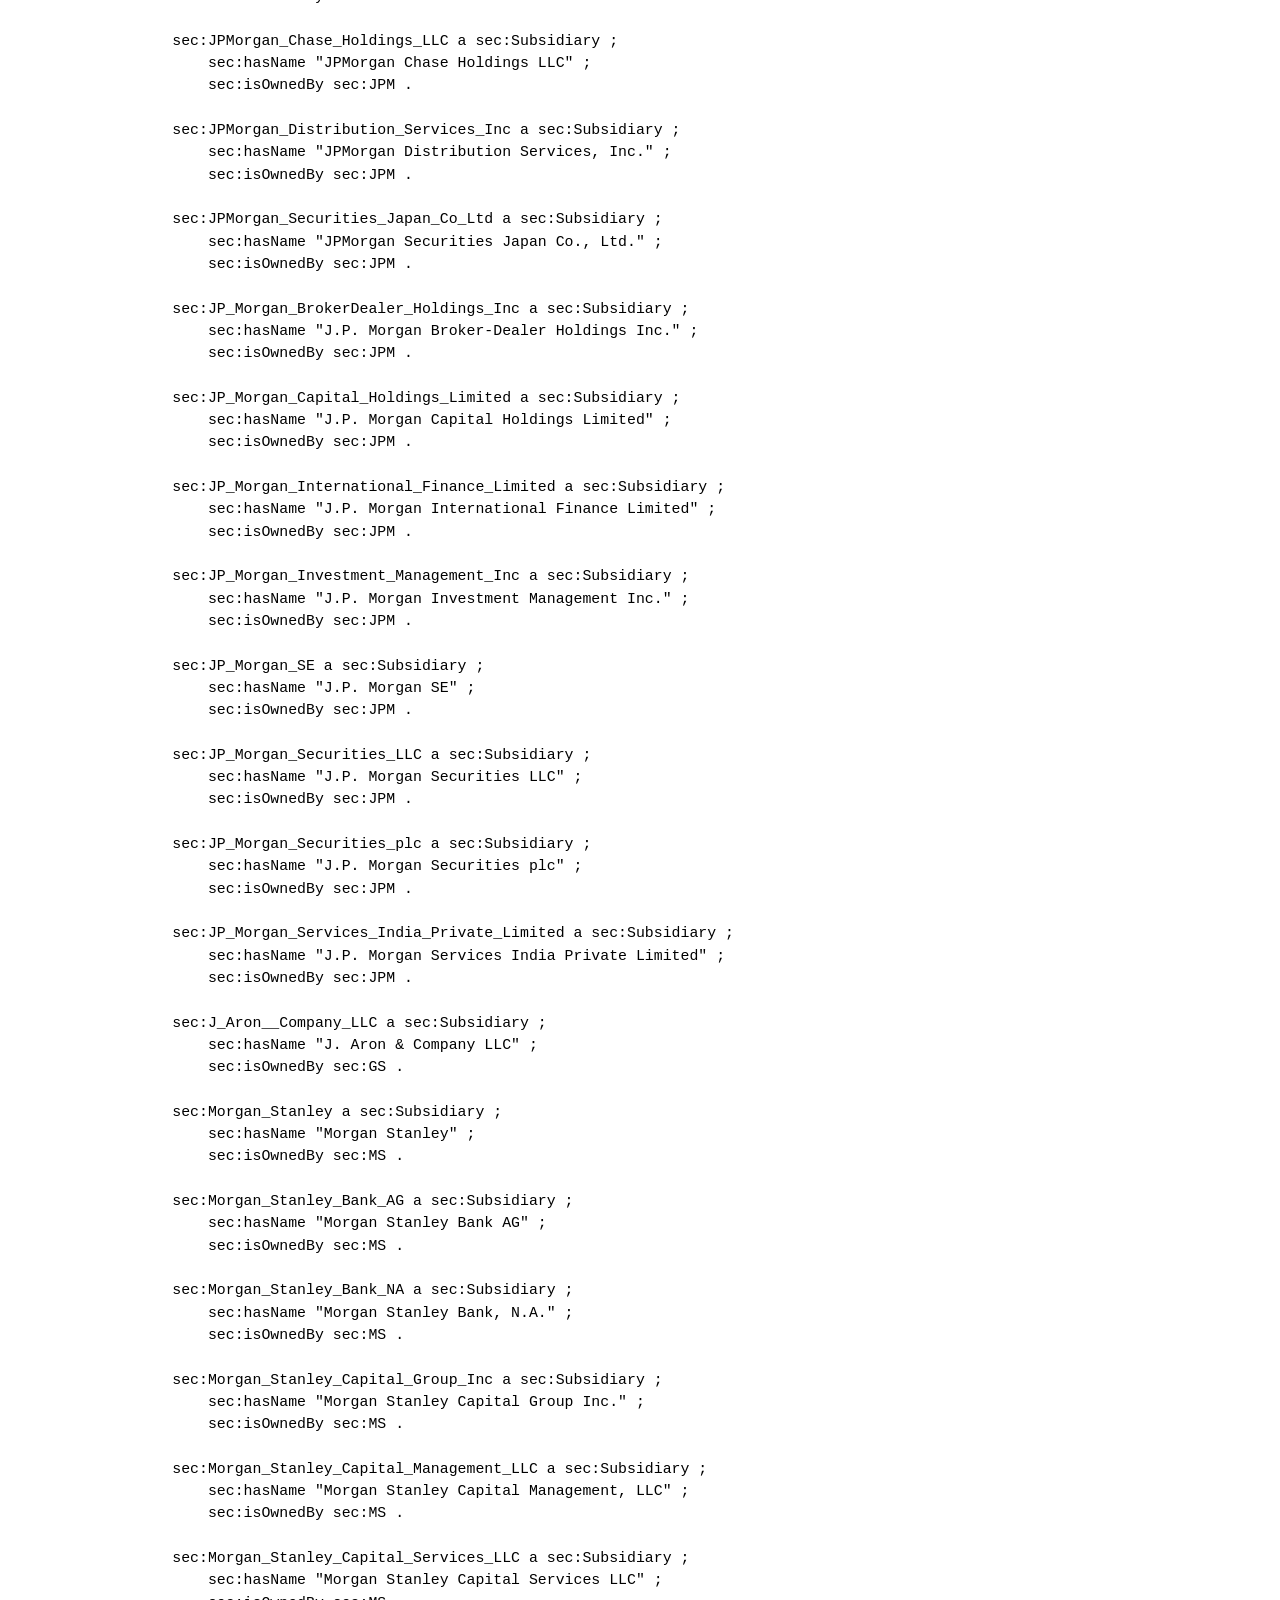
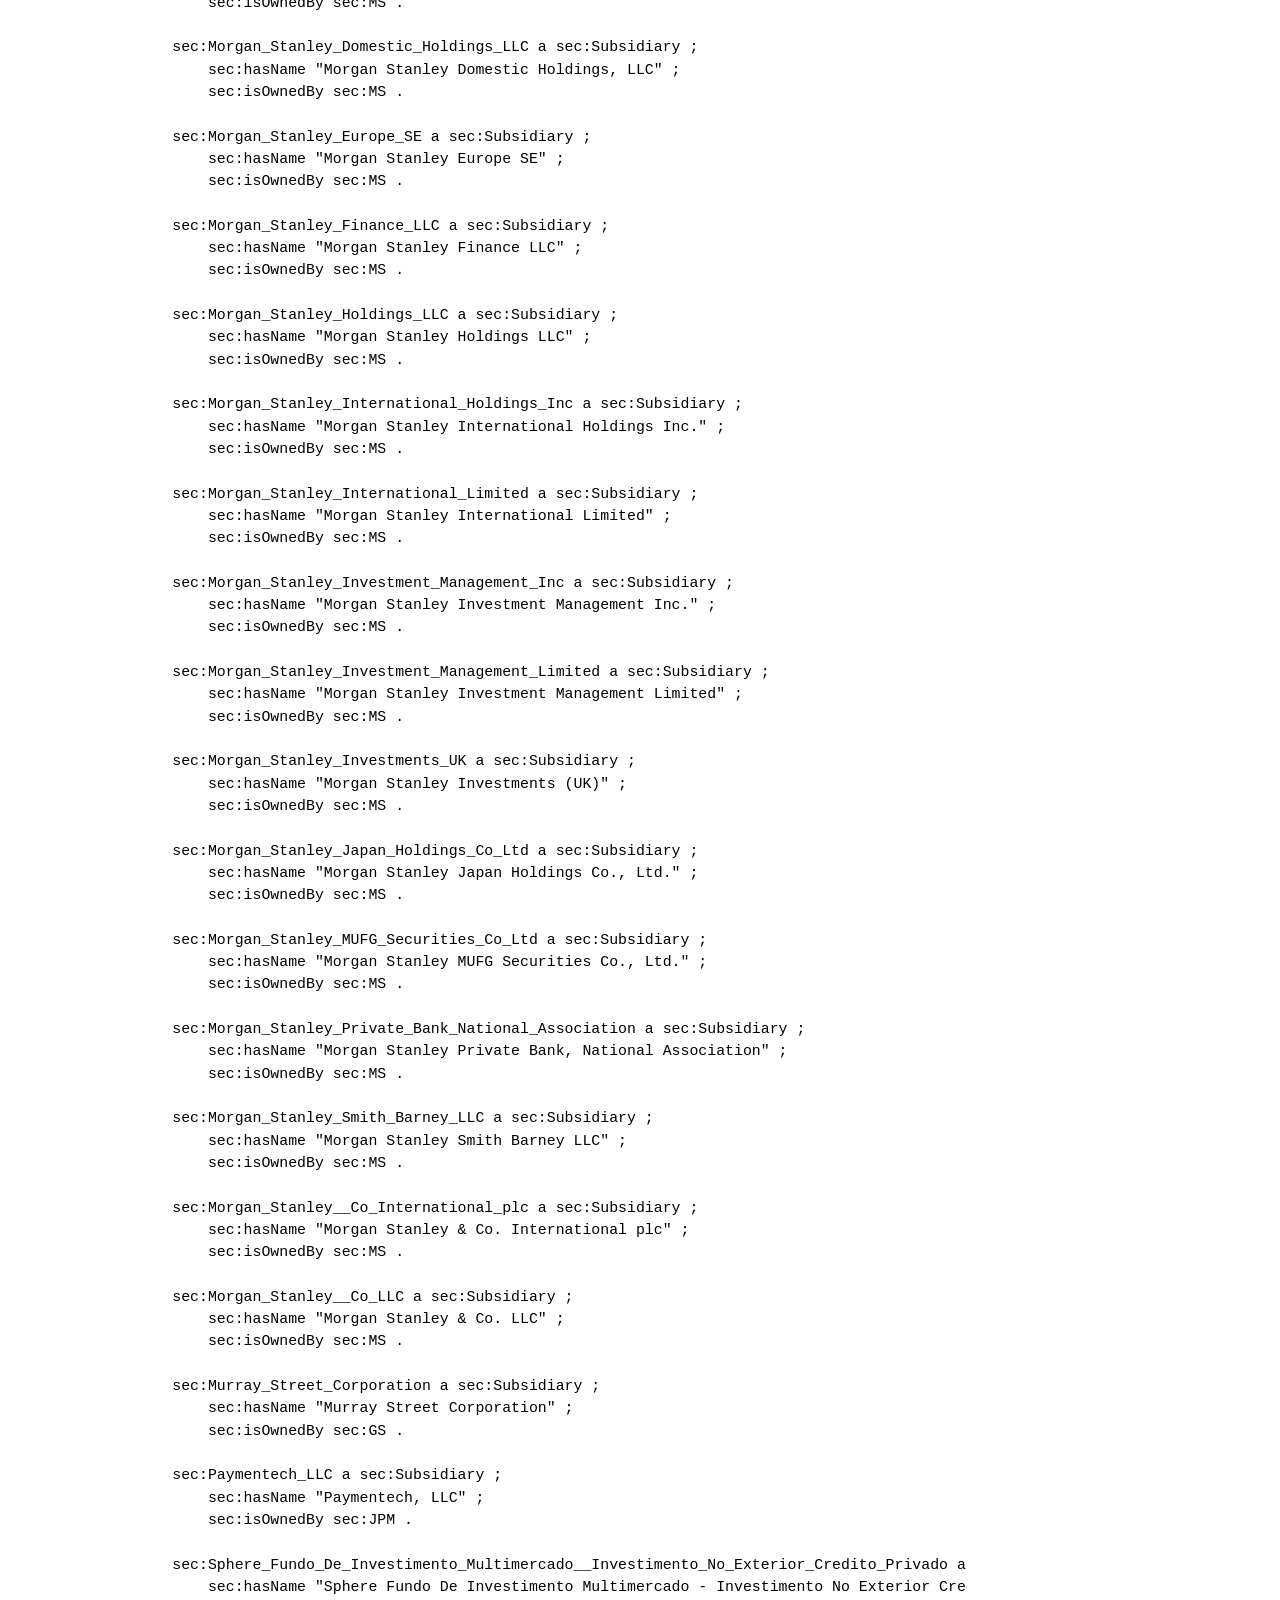
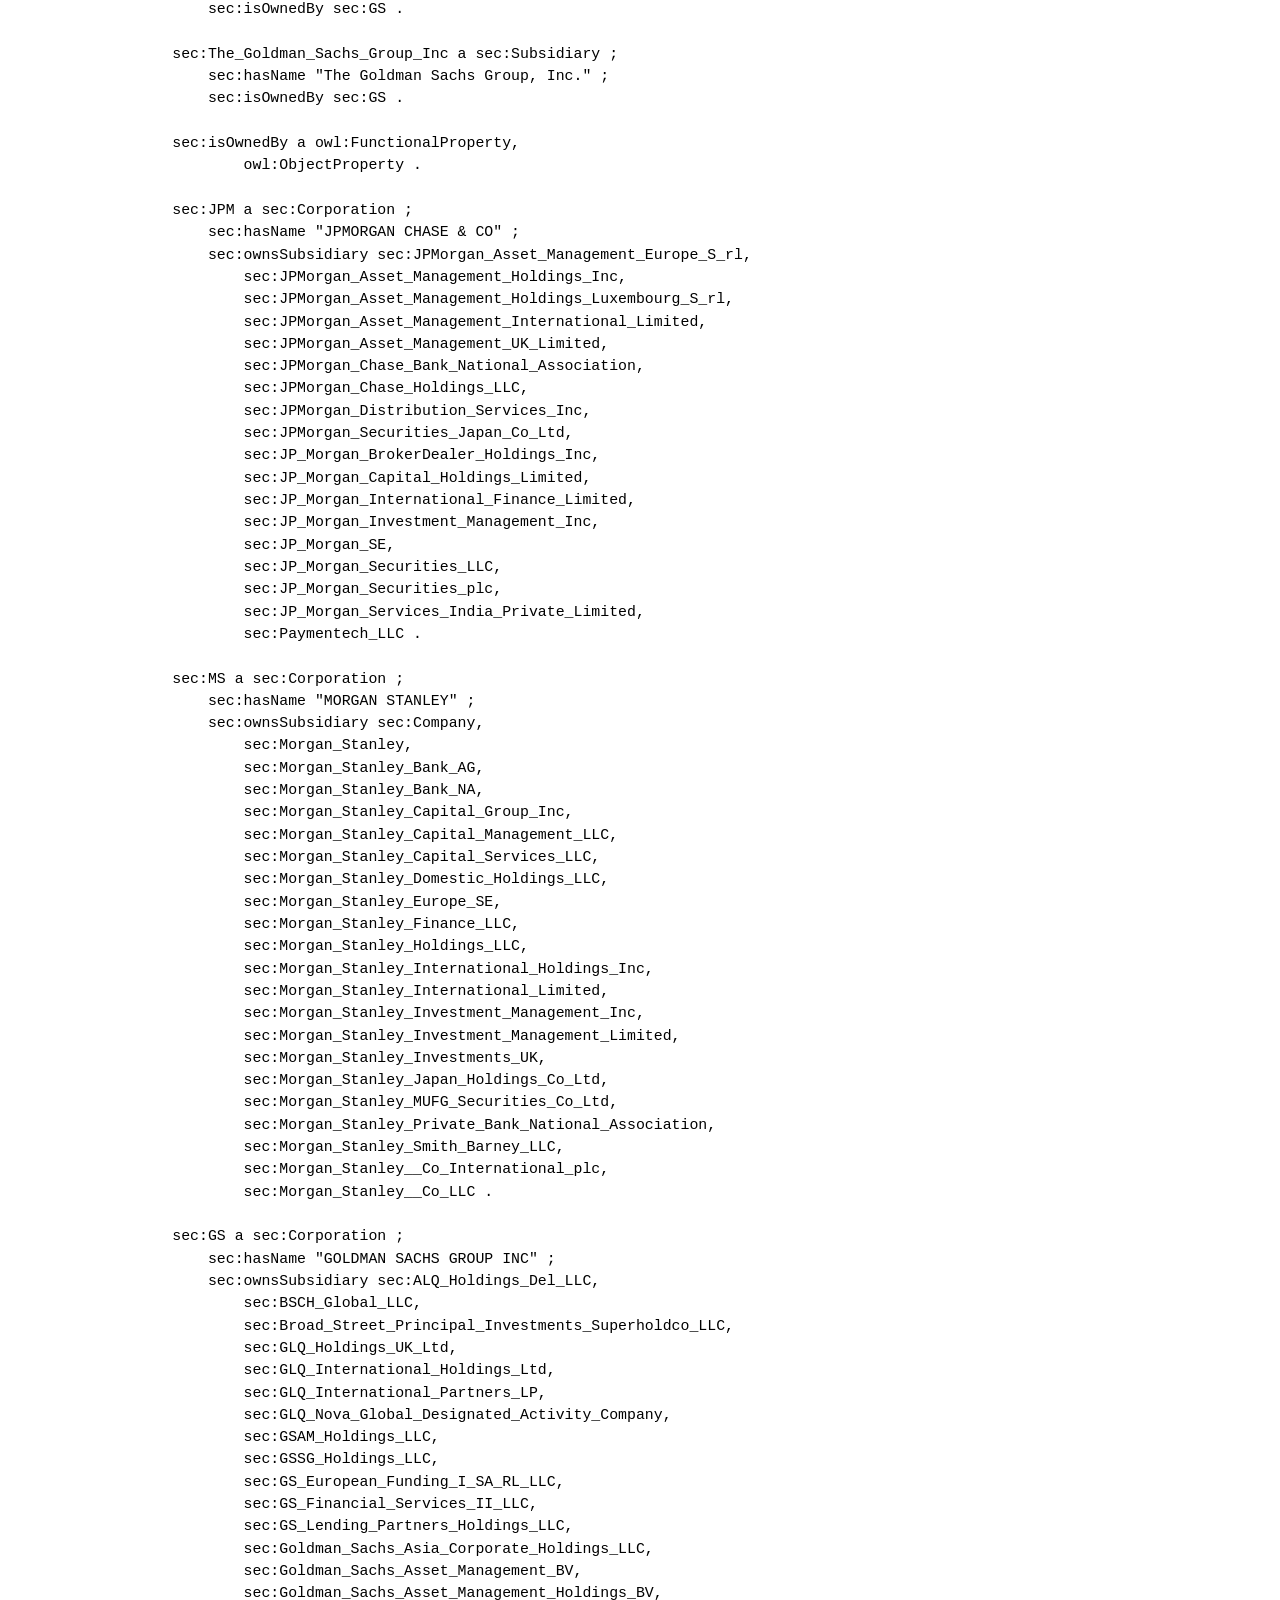
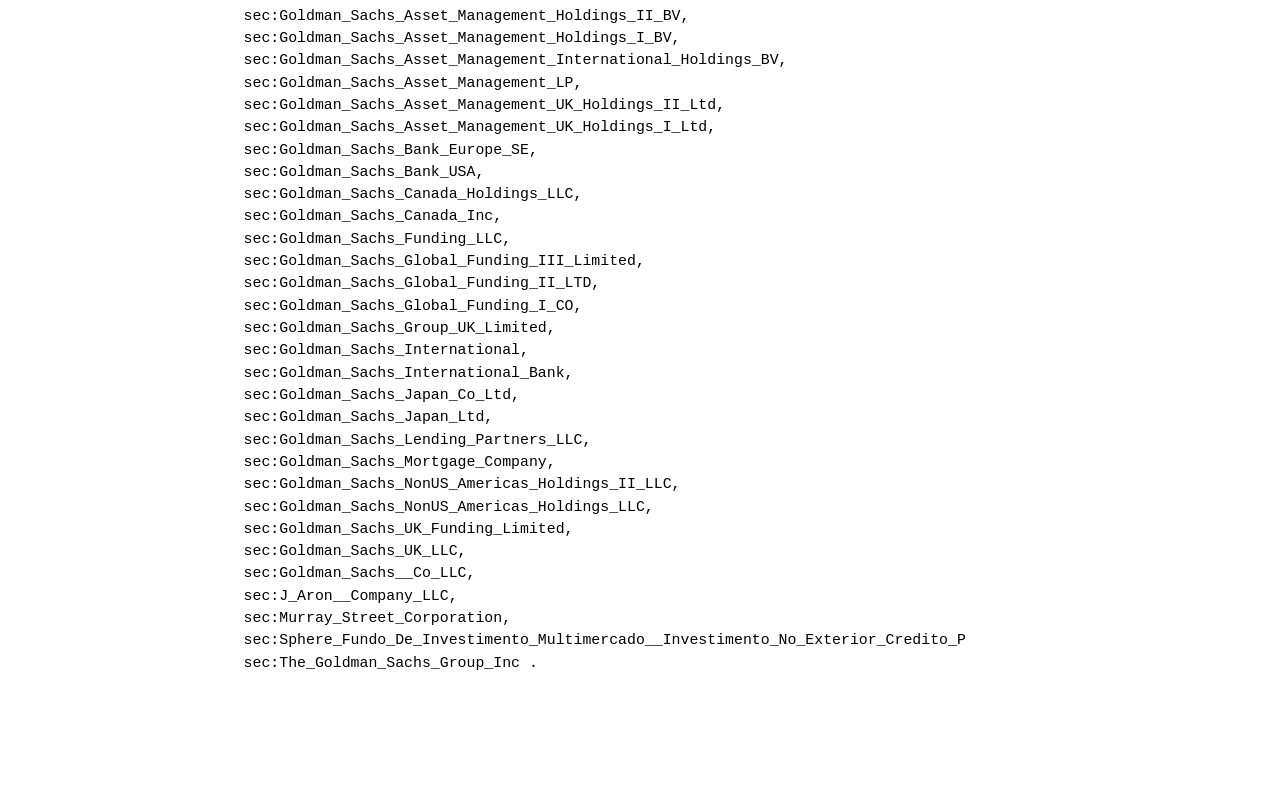
==== commit 37e33f4c: "Automated update of knowledge graph and documentation [skip ci]" ====
--- a/docs/ontology.html
+++ b/docs/ontology.html
@@ -333,6 +333,10 @@
     sec:hasName "Broad Street Principal Investments Superholdco LLC" ;
     sec:isOwnedBy sec:GS .
 
+sec:Company a sec:Subsidiary ;
+    sec:hasName "Company" ;
+    sec:isOwnedBy sec:MS .
+
 sec:GLQ_Holdings_UK_Ltd a sec:Subsidiary ;
     sec:hasName "GLQ Holdings (UK) Ltd" ;
     sec:isOwnedBy sec:GS .
@@ -485,14 +489,170 @@
     sec:hasName "Goldman Sachs &amp; Co. LLC" ;
     sec:isOwnedBy sec:GS .
 
+sec:JPMorgan_Asset_Management_Europe_S_rl a sec:Subsidiary ;
+    sec:hasName "JPMorgan Asset Management (Europe) S.à r.l." ;
+    sec:isOwnedBy sec:JPM .
+
+sec:JPMorgan_Asset_Management_Holdings_Inc a sec:Subsidiary ;
+    sec:hasName "JPMorgan Asset Management Holdings Inc." ;
+    sec:isOwnedBy sec:JPM .
+
+sec:JPMorgan_Asset_Management_Holdings_Luxembourg_S_rl a sec:Subsidiary ;
+    sec:hasName "JPMorgan Asset Management Holdings (Luxembourg) S.à r.l." ;
+    sec:isOwnedBy sec:JPM .
+
+sec:JPMorgan_Asset_Management_International_Limited a sec:Subsidiary ;
+    sec:hasName "JPMorgan Asset Management International Limited" ;
+    sec:isOwnedBy sec:JPM .
+
+sec:JPMorgan_Asset_Management_UK_Limited a sec:Subsidiary ;
+    sec:hasName "JPMorgan Asset Management (UK) Limited" ;
+    sec:isOwnedBy sec:JPM .
+
+sec:JPMorgan_Chase_Bank_National_Association a sec:Subsidiary ;
+    sec:hasName "JPMorgan Chase Bank, National Association" ;
+    sec:isOwnedBy sec:JPM .
+
+sec:JPMorgan_Chase_Holdings_LLC a sec:Subsidiary ;
+    sec:hasName "JPMorgan Chase Holdings LLC" ;
+    sec:isOwnedBy sec:JPM .
+
+sec:JPMorgan_Distribution_Services_Inc a sec:Subsidiary ;
+    sec:hasName "JPMorgan Distribution Services, Inc." ;
+    sec:isOwnedBy sec:JPM .
+
+sec:JPMorgan_Securities_Japan_Co_Ltd a sec:Subsidiary ;
+    sec:hasName "JPMorgan Securities Japan Co., Ltd." ;
+    sec:isOwnedBy sec:JPM .
+
+sec:JP_Morgan_BrokerDealer_Holdings_Inc a sec:Subsidiary ;
+    sec:hasName "J.P. Morgan Broker-Dealer Holdings Inc." ;
+    sec:isOwnedBy sec:JPM .
+
+sec:JP_Morgan_Capital_Holdings_Limited a sec:Subsidiary ;
+    sec:hasName "J.P. Morgan Capital Holdings Limited" ;
+    sec:isOwnedBy sec:JPM .
+
+sec:JP_Morgan_International_Finance_Limited a sec:Subsidiary ;
+    sec:hasName "J.P. Morgan International Finance Limited" ;
+    sec:isOwnedBy sec:JPM .
+
+sec:JP_Morgan_Investment_Management_Inc a sec:Subsidiary ;
+    sec:hasName "J.P. Morgan Investment Management Inc." ;
+    sec:isOwnedBy sec:JPM .
+
+sec:JP_Morgan_SE a sec:Subsidiary ;
+    sec:hasName "J.P. Morgan SE" ;
+    sec:isOwnedBy sec:JPM .
+
+sec:JP_Morgan_Securities_LLC a sec:Subsidiary ;
+    sec:hasName "J.P. Morgan Securities LLC" ;
+    sec:isOwnedBy sec:JPM .
+
+sec:JP_Morgan_Securities_plc a sec:Subsidiary ;
+    sec:hasName "J.P. Morgan Securities plc" ;
+    sec:isOwnedBy sec:JPM .
+
+sec:JP_Morgan_Services_India_Private_Limited a sec:Subsidiary ;
+    sec:hasName "J.P. Morgan Services India Private Limited" ;
+    sec:isOwnedBy sec:JPM .
+
 sec:J_Aron__Company_LLC a sec:Subsidiary ;
     sec:hasName "J. Aron &amp; Company LLC" ;
     sec:isOwnedBy sec:GS .
 
+sec:Morgan_Stanley a sec:Subsidiary ;
+    sec:hasName "Morgan Stanley" ;
+    sec:isOwnedBy sec:MS .
+
+sec:Morgan_Stanley_Bank_AG a sec:Subsidiary ;
+    sec:hasName "Morgan Stanley Bank AG" ;
+    sec:isOwnedBy sec:MS .
+
+sec:Morgan_Stanley_Bank_NA a sec:Subsidiary ;
+    sec:hasName "Morgan Stanley Bank, N.A." ;
+    sec:isOwnedBy sec:MS .
+
+sec:Morgan_Stanley_Capital_Group_Inc a sec:Subsidiary ;
+    sec:hasName "Morgan Stanley Capital Group Inc." ;
+    sec:isOwnedBy sec:MS .
+
+sec:Morgan_Stanley_Capital_Management_LLC a sec:Subsidiary ;
+    sec:hasName "Morgan Stanley Capital Management, LLC" ;
+    sec:isOwnedBy sec:MS .
+
+sec:Morgan_Stanley_Capital_Services_LLC a sec:Subsidiary ;
+    sec:hasName "Morgan Stanley Capital Services LLC" ;
+    sec:isOwnedBy sec:MS .
+
+sec:Morgan_Stanley_Domestic_Holdings_LLC a sec:Subsidiary ;
+    sec:hasName "Morgan Stanley Domestic Holdings, LLC" ;
+    sec:isOwnedBy sec:MS .
+
+sec:Morgan_Stanley_Europe_SE a sec:Subsidiary ;
+    sec:hasName "Morgan Stanley Europe SE" ;
+    sec:isOwnedBy sec:MS .
+
+sec:Morgan_Stanley_Finance_LLC a sec:Subsidiary ;
+    sec:hasName "Morgan Stanley Finance LLC" ;
+    sec:isOwnedBy sec:MS .
+
+sec:Morgan_Stanley_Holdings_LLC a sec:Subsidiary ;
+    sec:hasName "Morgan Stanley Holdings LLC" ;
+    sec:isOwnedBy sec:MS .
+
+sec:Morgan_Stanley_International_Holdings_Inc a sec:Subsidiary ;
+    sec:hasName "Morgan Stanley International Holdings Inc." ;
+    sec:isOwnedBy sec:MS .
+
+sec:Morgan_Stanley_International_Limited a sec:Subsidiary ;
+    sec:hasName "Morgan Stanley International Limited" ;
+    sec:isOwnedBy sec:MS .
+
+sec:Morgan_Stanley_Investment_Management_Inc a sec:Subsidiary ;
+    sec:hasName "Morgan Stanley Investment Management Inc." ;
+    sec:isOwnedBy sec:MS .
+
+sec:Morgan_Stanley_Investment_Management_Limited a sec:Subsidiary ;
+    sec:hasName "Morgan Stanley Investment Management Limited" ;
+    sec:isOwnedBy sec:MS .
+
+sec:Morgan_Stanley_Investments_UK a sec:Subsidiary ;
+    sec:hasName "Morgan Stanley Investments (UK)" ;
+    sec:isOwnedBy sec:MS .
+
+sec:Morgan_Stanley_Japan_Holdings_Co_Ltd a sec:Subsidiary ;
+    sec:hasName "Morgan Stanley Japan Holdings Co., Ltd." ;
+    sec:isOwnedBy sec:MS .
+
+sec:Morgan_Stanley_MUFG_Securities_Co_Ltd a sec:Subsidiary ;
+    sec:hasName "Morgan Stanley MUFG Securities Co., Ltd." ;
+    sec:isOwnedBy sec:MS .
+
+sec:Morgan_Stanley_Private_Bank_National_Association a sec:Subsidiary ;
+    sec:hasName "Morgan Stanley Private Bank, National Association" ;
+    sec:isOwnedBy sec:MS .
+
+sec:Morgan_Stanley_Smith_Barney_LLC a sec:Subsidiary ;
+    sec:hasName "Morgan Stanley Smith Barney LLC" ;
+    sec:isOwnedBy sec:MS .
+
+sec:Morgan_Stanley__Co_International_plc a sec:Subsidiary ;
+    sec:hasName "Morgan Stanley &amp; Co. International plc" ;
+    sec:isOwnedBy sec:MS .
+
+sec:Morgan_Stanley__Co_LLC a sec:Subsidiary ;
+    sec:hasName "Morgan Stanley &amp; Co. LLC" ;
+    sec:isOwnedBy sec:MS .
+
 sec:Murray_Street_Corporation a sec:Subsidiary ;
     sec:hasName "Murray Street Corporation" ;
     sec:isOwnedBy sec:GS .
 
+sec:Paymentech_LLC a sec:Subsidiary ;
+    sec:hasName "Paymentech, LLC" ;
+    sec:isOwnedBy sec:JPM .
+
 sec:Sphere_Fundo_De_Investimento_Multimercado__Investimento_No_Exterior_Credito_Privado a sec:Subsidiary ;
     sec:hasName "Sphere Fundo De Investimento Multimercado - Investimento No Exterior Credito Privado" ;
     sec:isOwnedBy sec:GS .
@@ -503,6 +663,52 @@
 
 sec:isOwnedBy a owl:FunctionalProperty,
         owl:ObjectProperty .
+
+sec:JPM a sec:Corporation ;
+    sec:hasName "JPMORGAN CHASE &amp; CO" ;
+    sec:ownsSubsidiary sec:JPMorgan_Asset_Management_Europe_S_rl,
+        sec:JPMorgan_Asset_Management_Holdings_Inc,
+        sec:JPMorgan_Asset_Management_Holdings_Luxembourg_S_rl,
+        sec:JPMorgan_Asset_Management_International_Limited,
+        sec:JPMorgan_Asset_Management_UK_Limited,
+        sec:JPMorgan_Chase_Bank_National_Association,
+        sec:JPMorgan_Chase_Holdings_LLC,
+        sec:JPMorgan_Distribution_Services_Inc,
+        sec:JPMorgan_Securities_Japan_Co_Ltd,
+        sec:JP_Morgan_BrokerDealer_Holdings_Inc,
+        sec:JP_Morgan_Capital_Holdings_Limited,
+        sec:JP_Morgan_International_Finance_Limited,
+        sec:JP_Morgan_Investment_Management_Inc,
+        sec:JP_Morgan_SE,
+        sec:JP_Morgan_Securities_LLC,
+        sec:JP_Morgan_Securities_plc,
+        sec:JP_Morgan_Services_India_Private_Limited,
+        sec:Paymentech_LLC .
+
+sec:MS a sec:Corporation ;
+    sec:hasName "MORGAN STANLEY" ;
+    sec:ownsSubsidiary sec:Company,
+        sec:Morgan_Stanley,
+        sec:Morgan_Stanley_Bank_AG,
+        sec:Morgan_Stanley_Bank_NA,
+        sec:Morgan_Stanley_Capital_Group_Inc,
+        sec:Morgan_Stanley_Capital_Management_LLC,
+        sec:Morgan_Stanley_Capital_Services_LLC,
+        sec:Morgan_Stanley_Domestic_Holdings_LLC,
+        sec:Morgan_Stanley_Europe_SE,
+        sec:Morgan_Stanley_Finance_LLC,
+        sec:Morgan_Stanley_Holdings_LLC,
+        sec:Morgan_Stanley_International_Holdings_Inc,
+        sec:Morgan_Stanley_International_Limited,
+        sec:Morgan_Stanley_Investment_Management_Inc,
+        sec:Morgan_Stanley_Investment_Management_Limited,
+        sec:Morgan_Stanley_Investments_UK,
+        sec:Morgan_Stanley_Japan_Holdings_Co_Ltd,
+        sec:Morgan_Stanley_MUFG_Securities_Co_Ltd,
+        sec:Morgan_Stanley_Private_Bank_National_Association,
+        sec:Morgan_Stanley_Smith_Barney_LLC,
+        sec:Morgan_Stanley__Co_International_plc,
+        sec:Morgan_Stanley__Co_LLC .
 
 sec:GS a sec:Corporation ;
     sec:hasName "GOLDMAN SACHS GROUP INC" ;
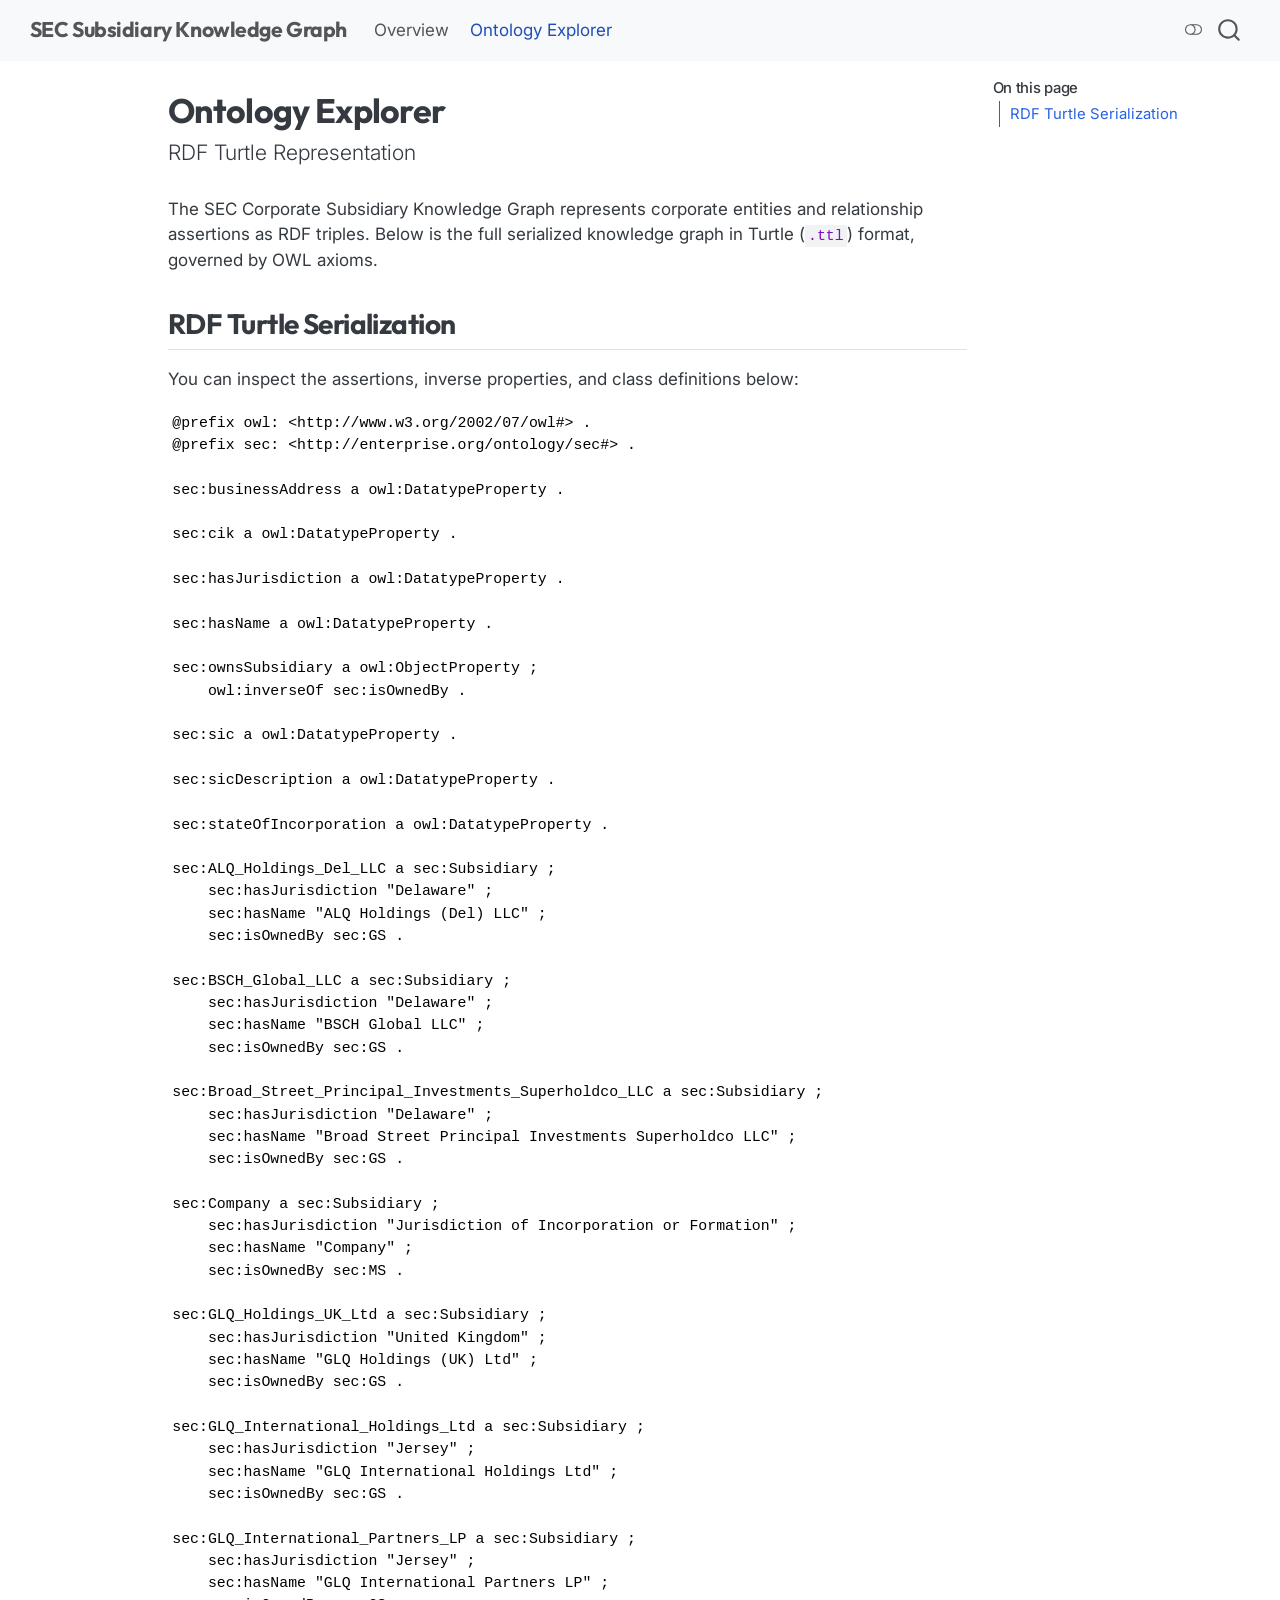
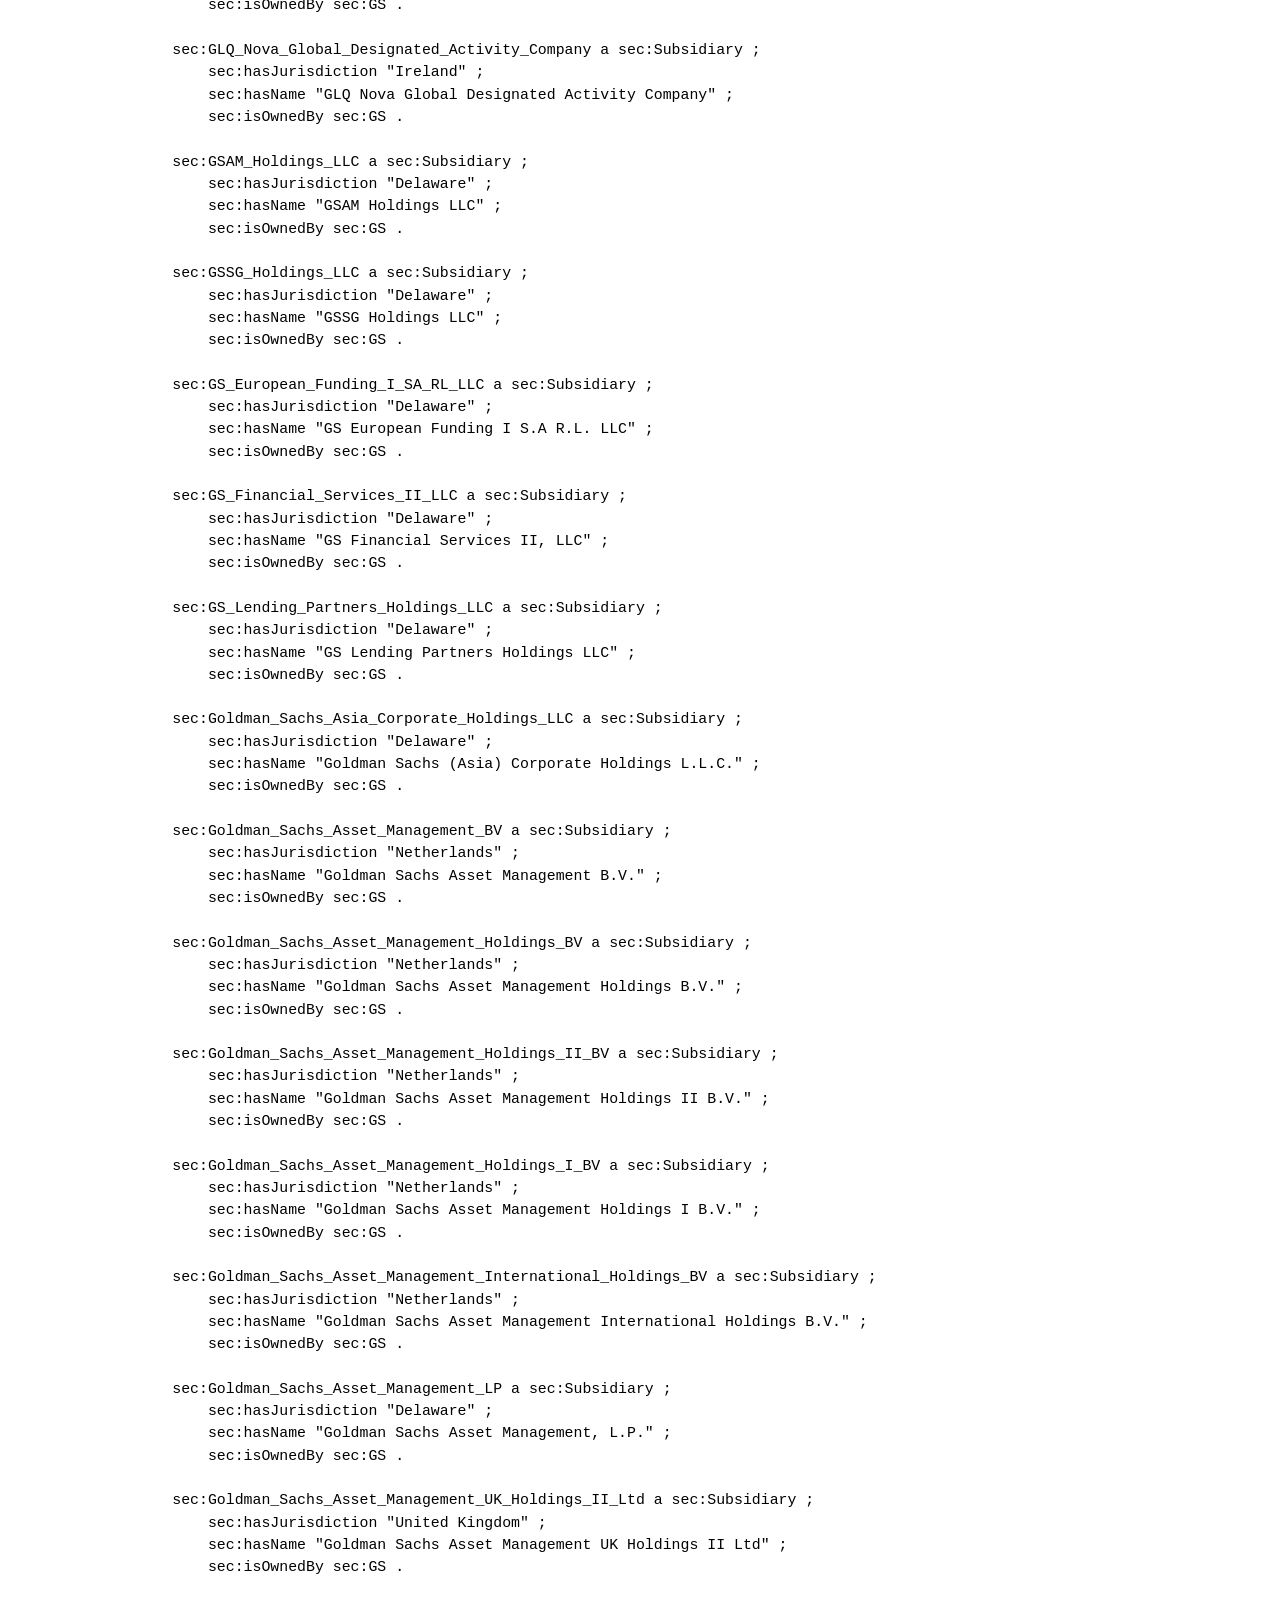
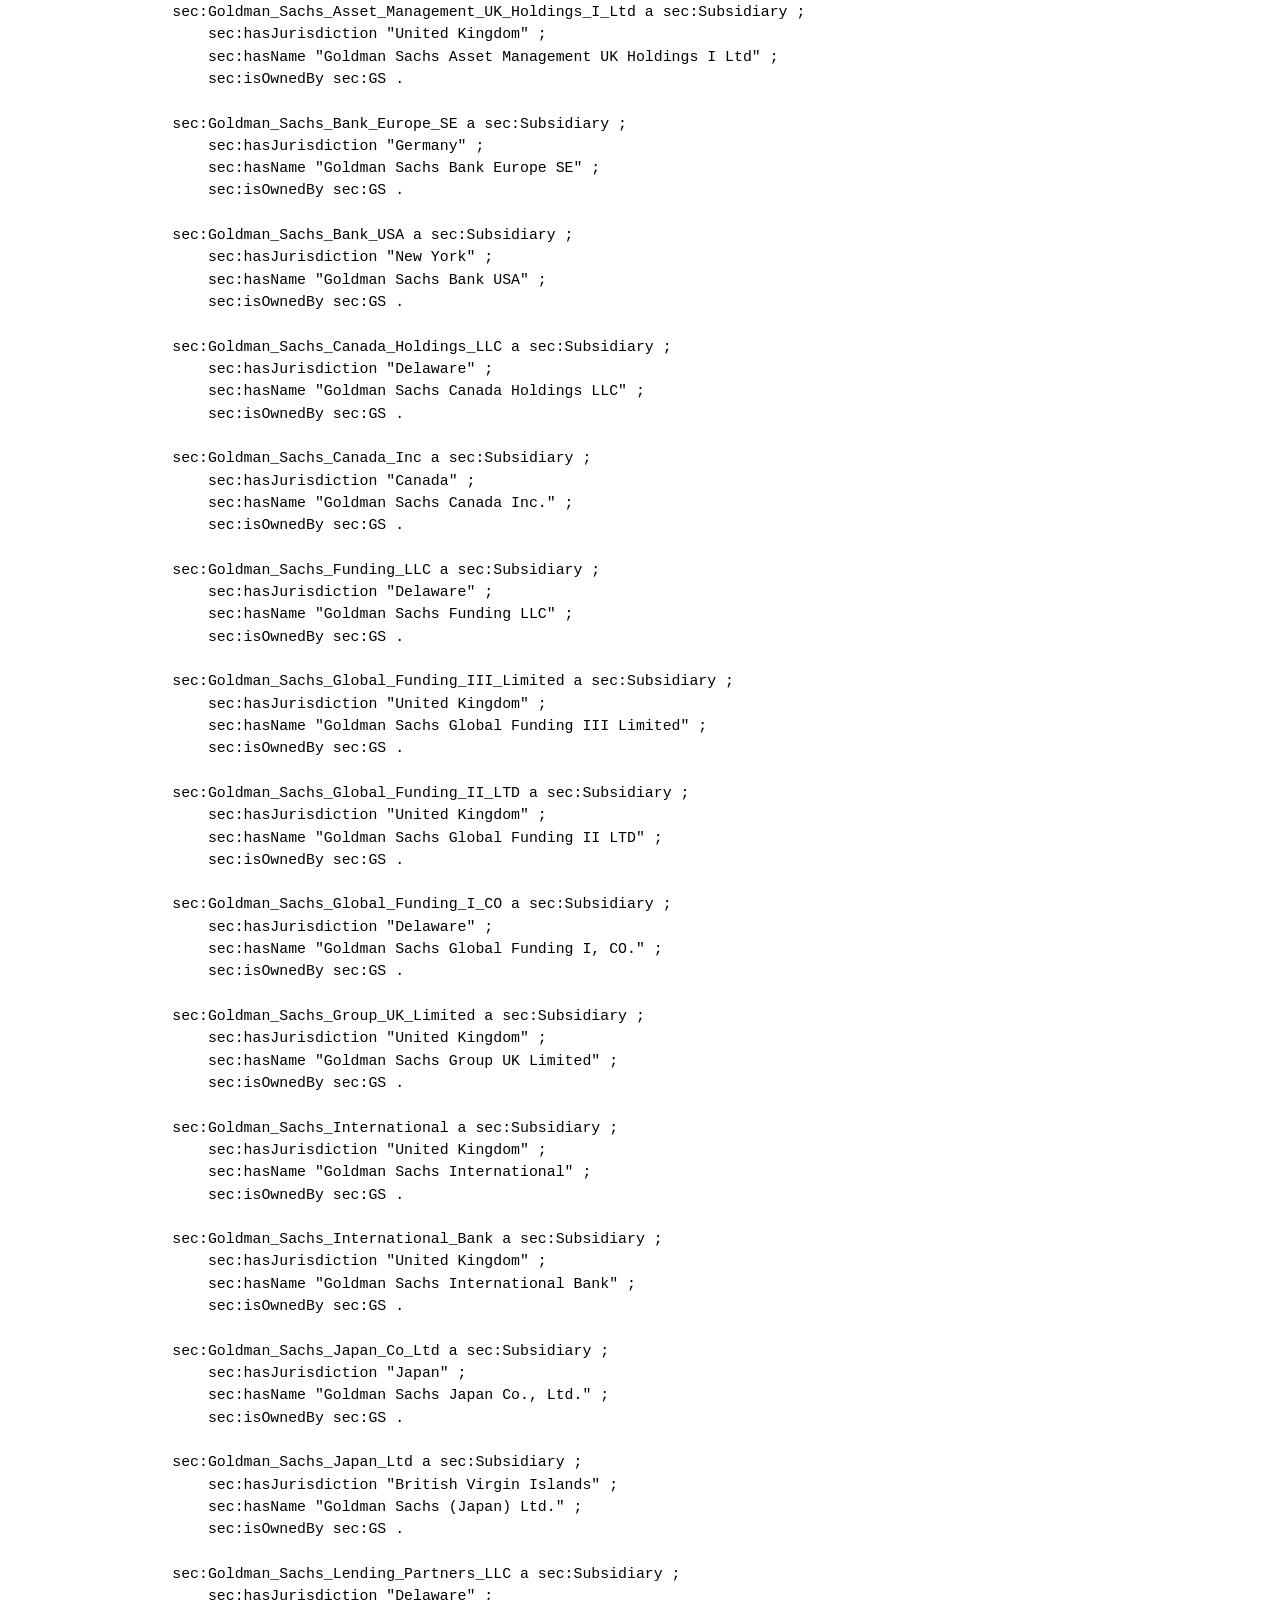
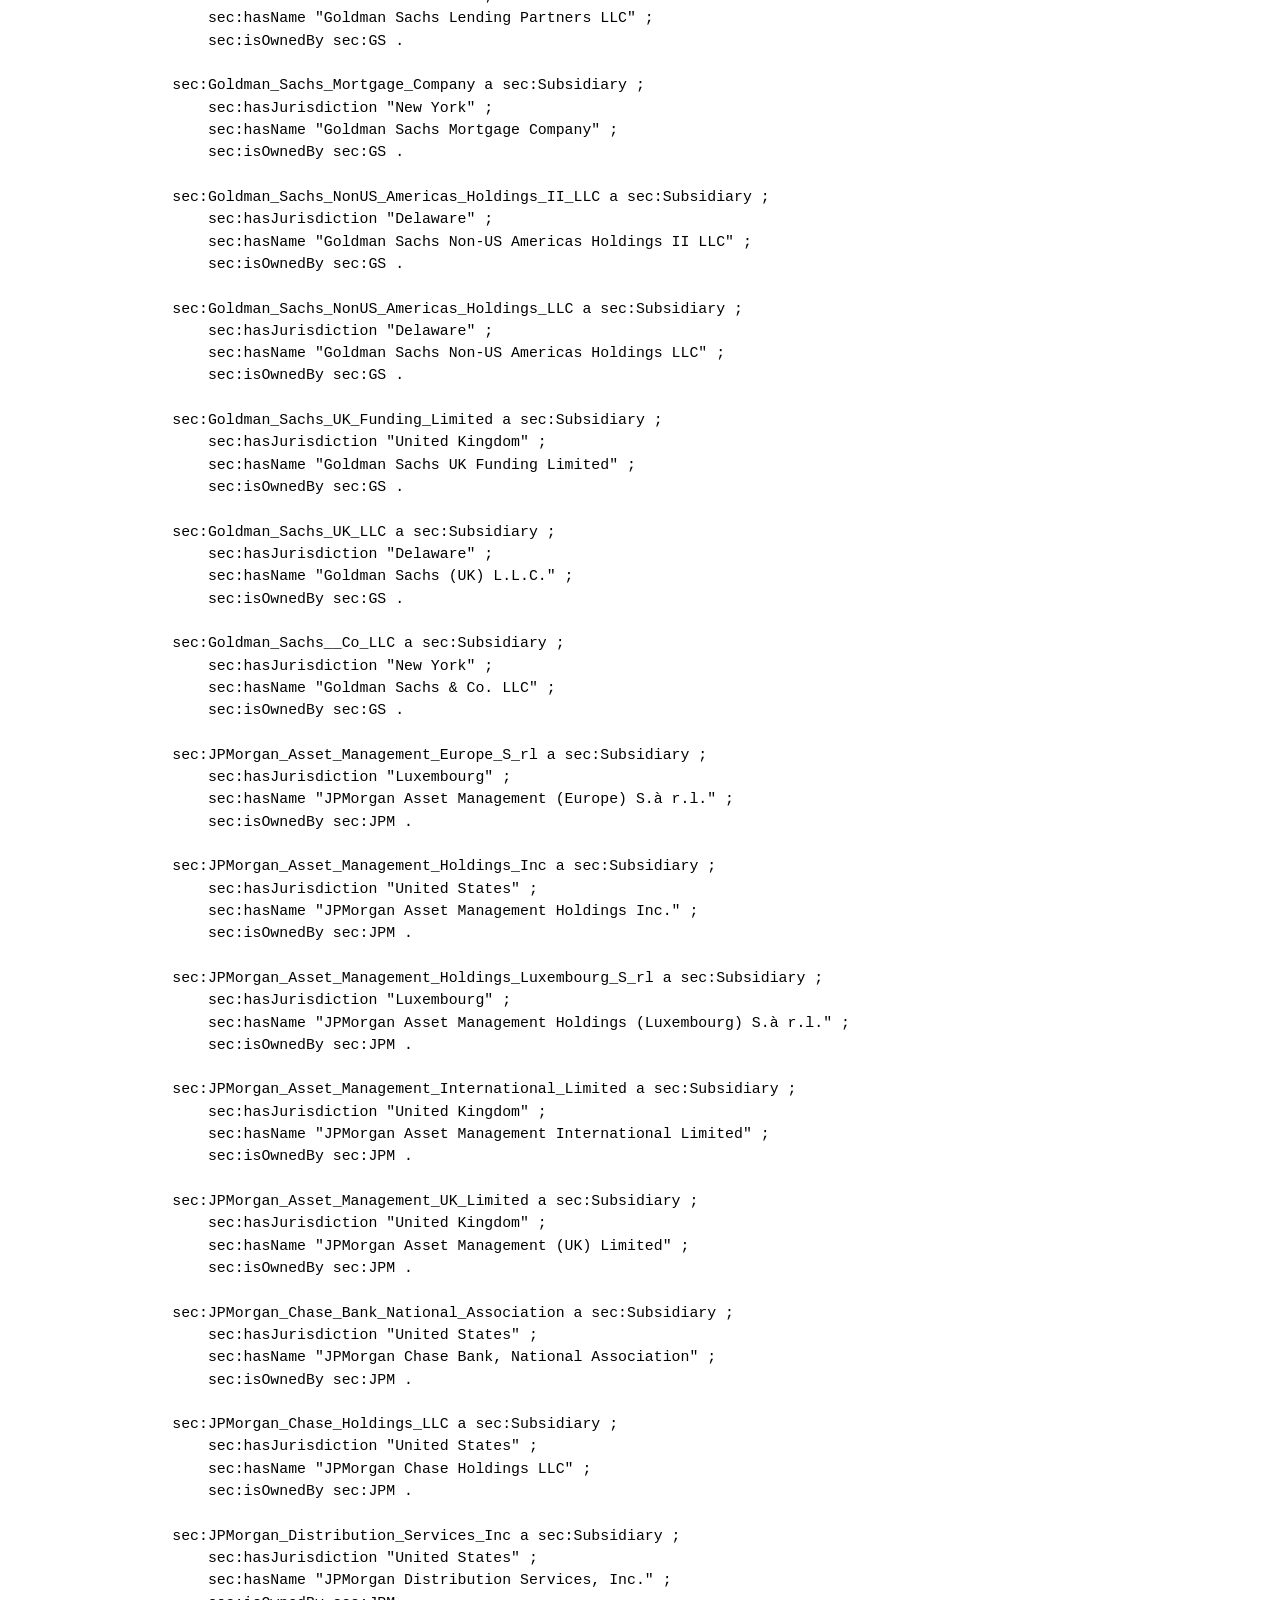
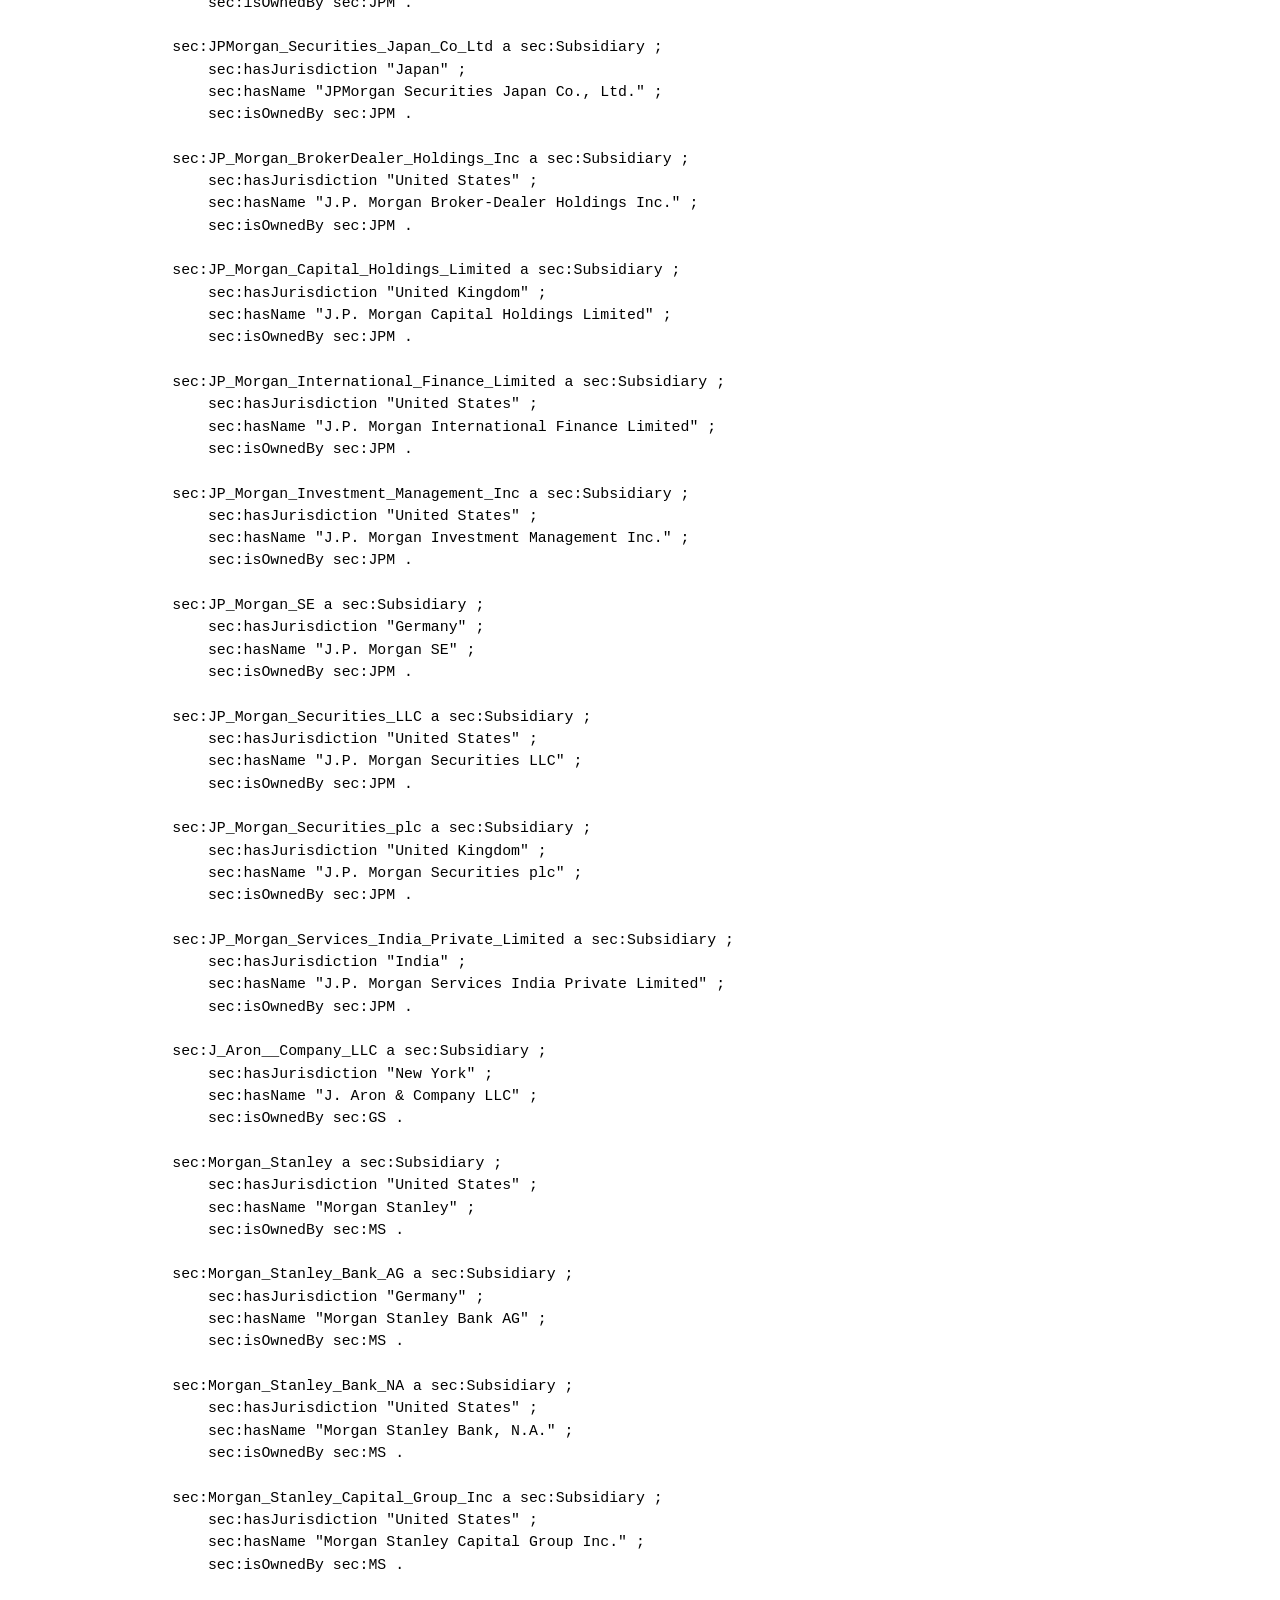
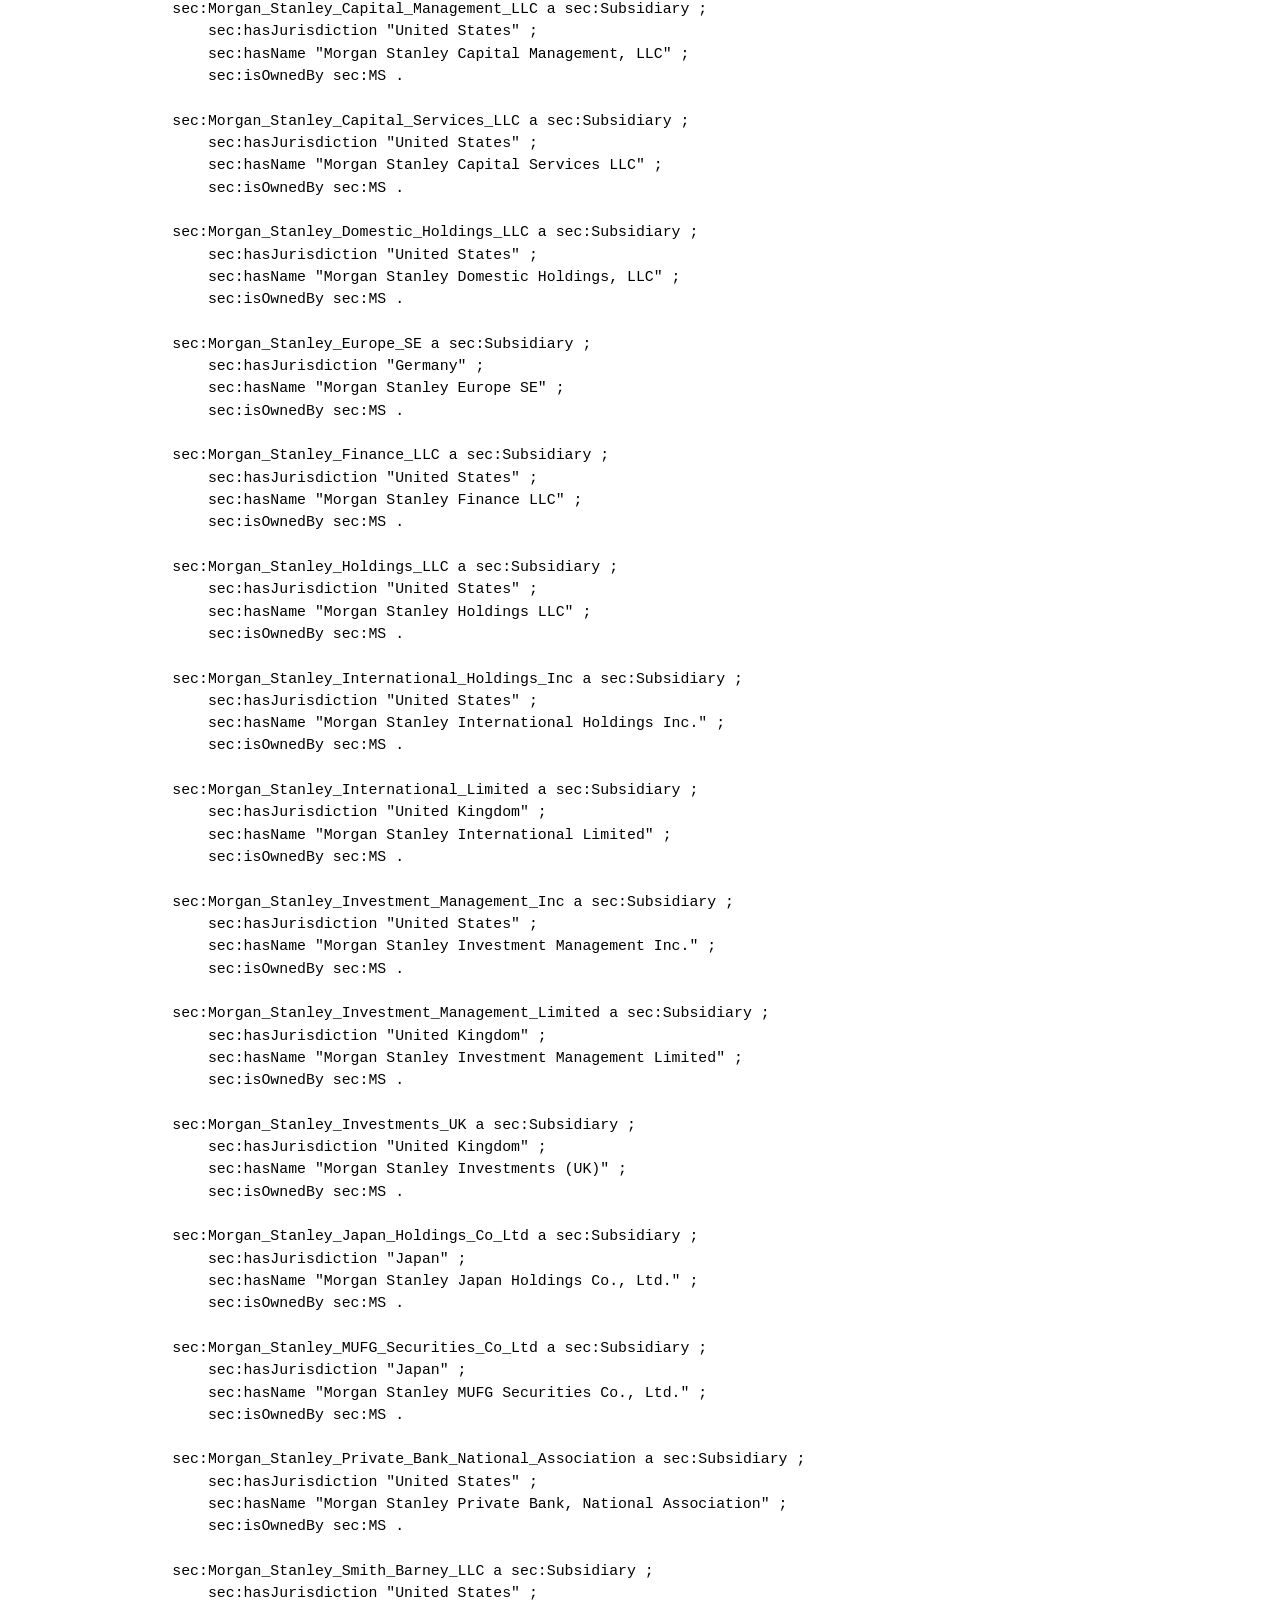
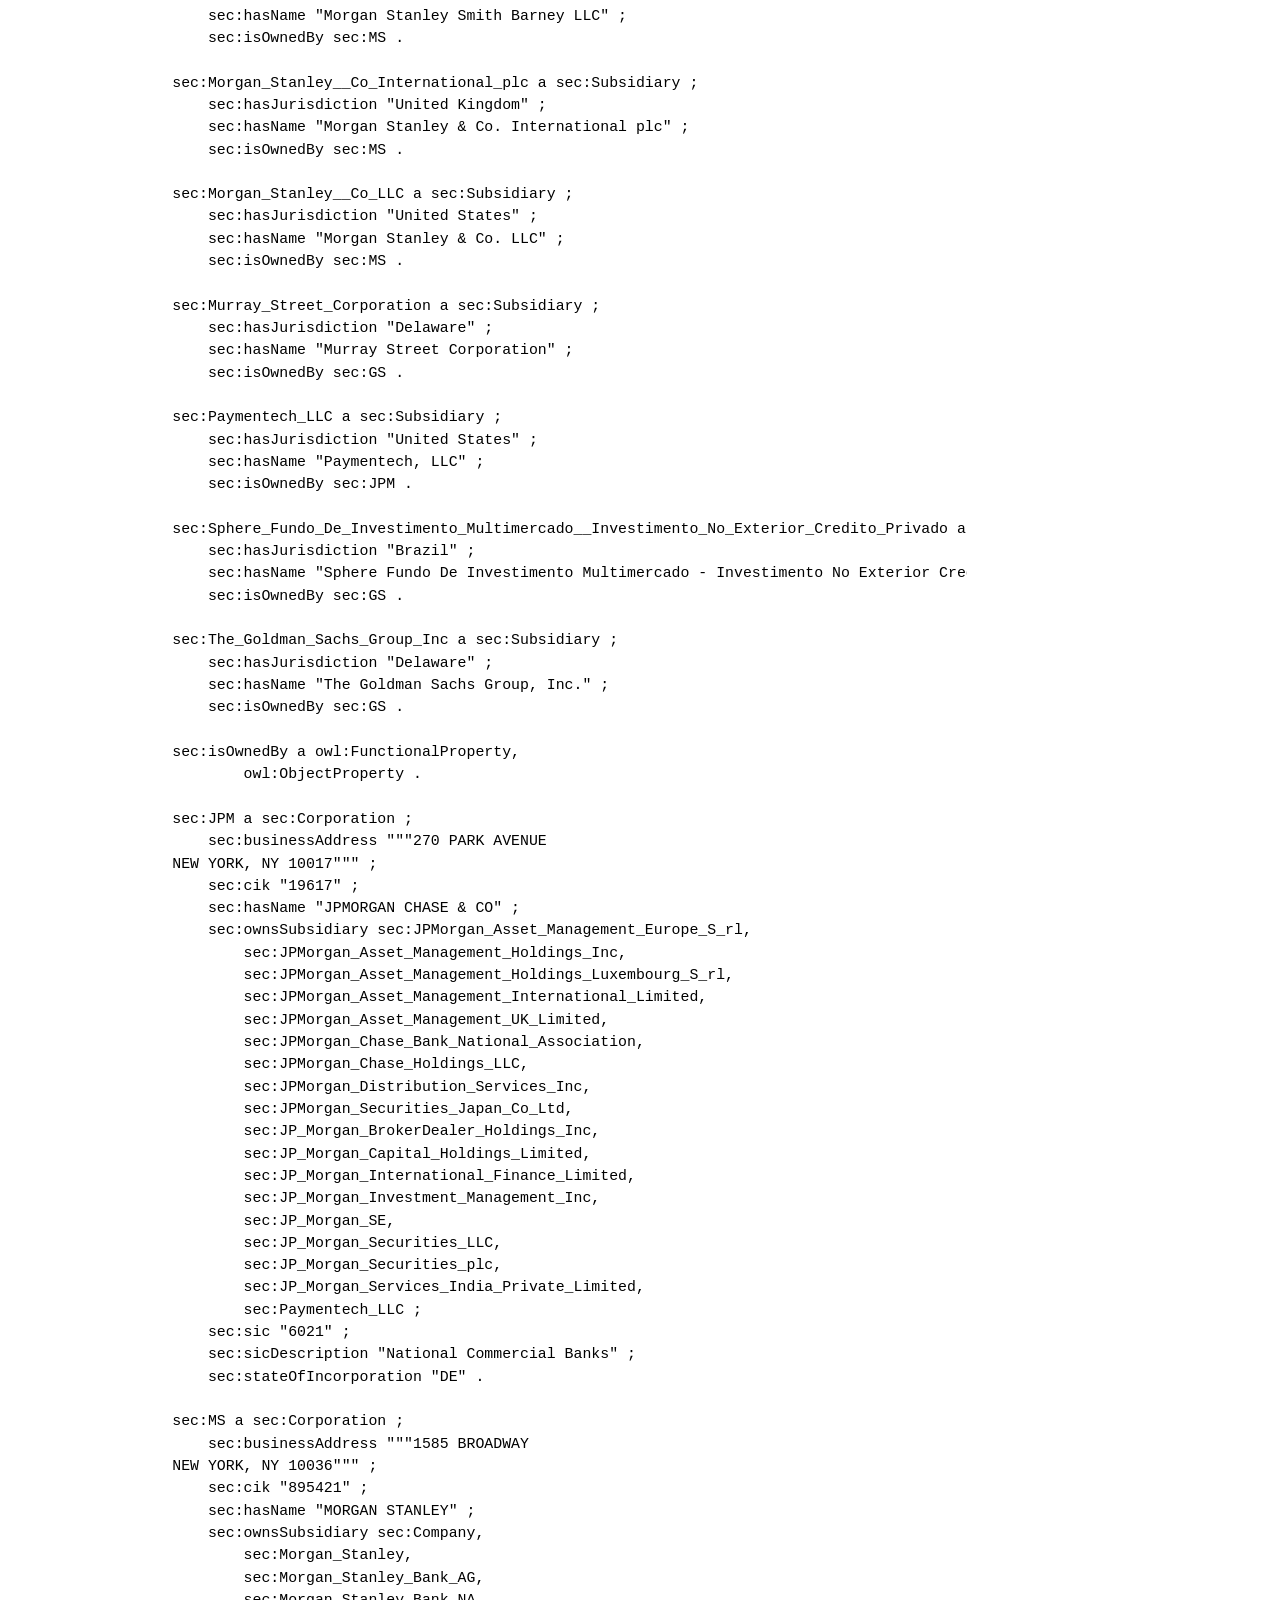
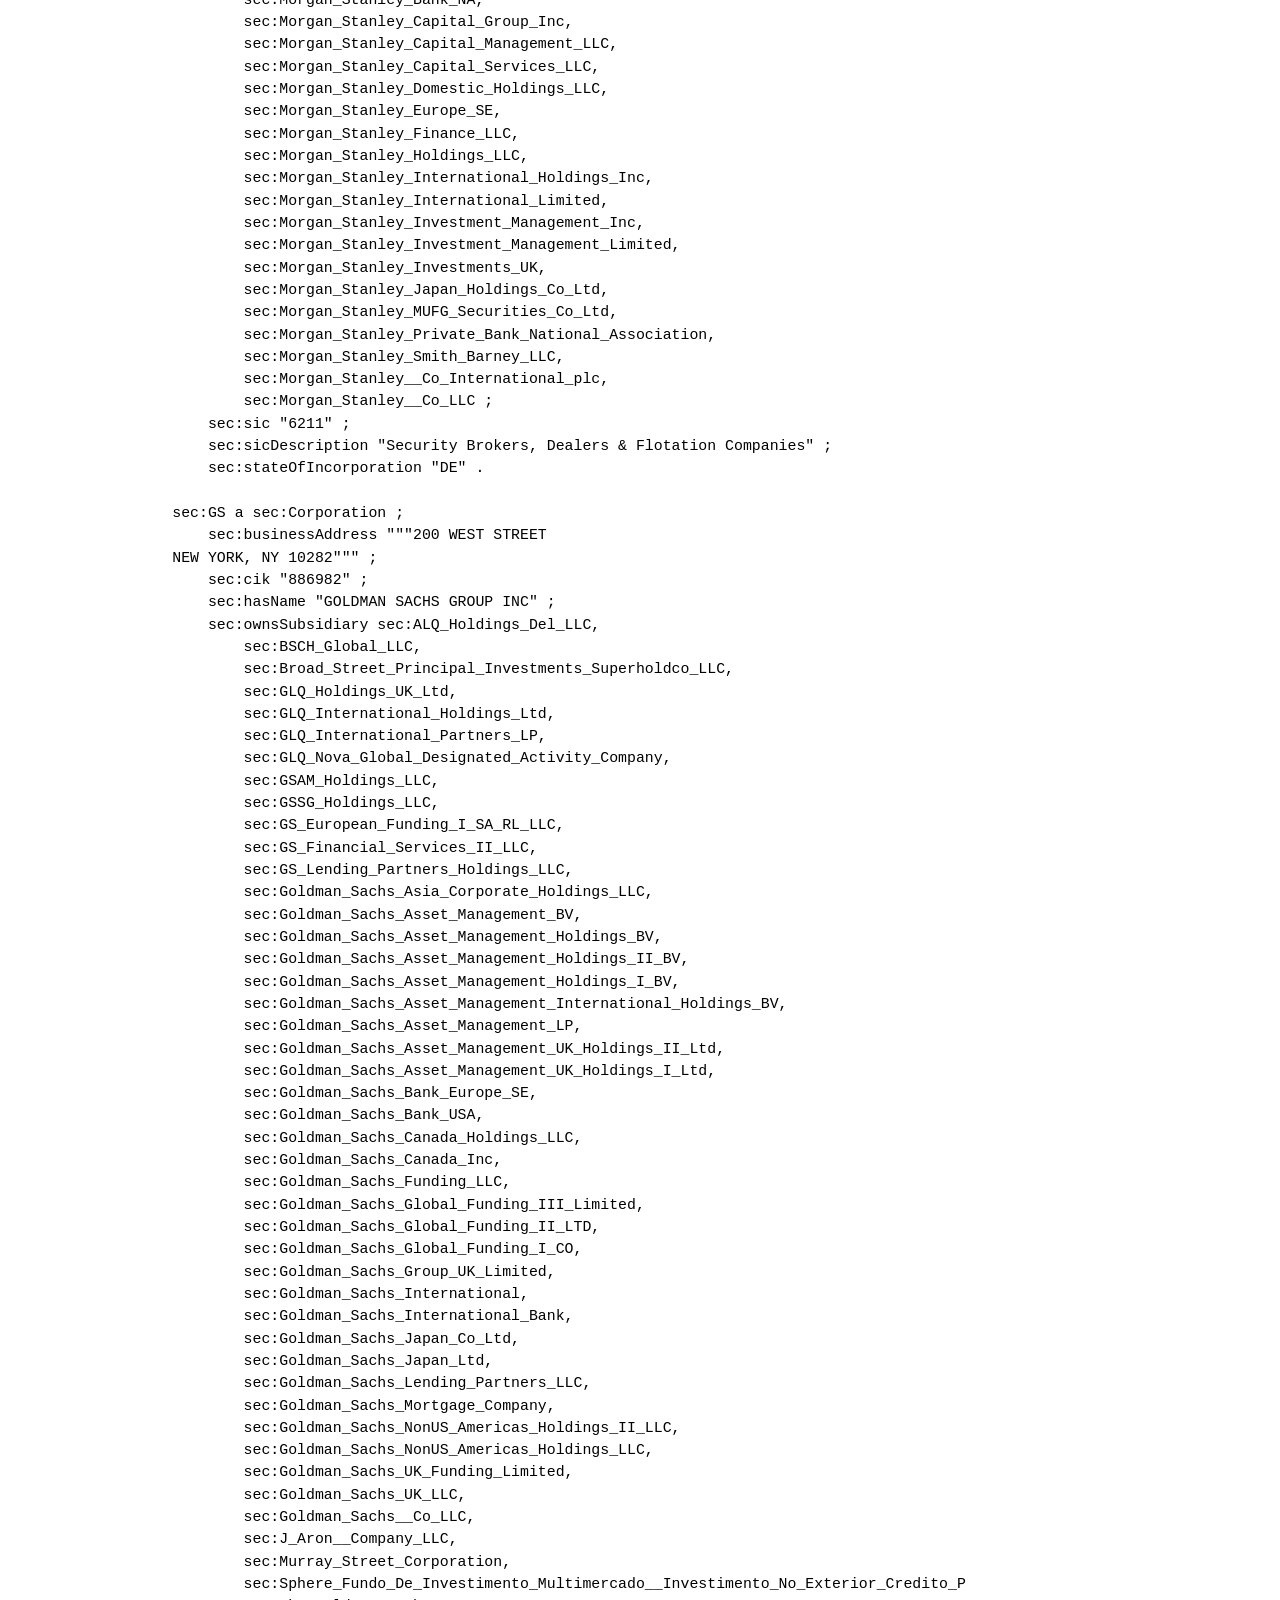
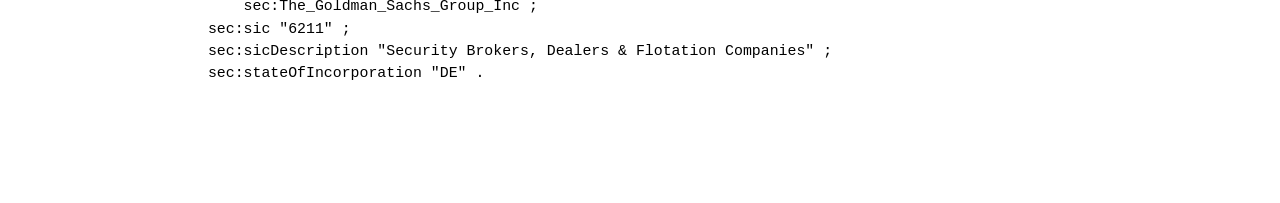
==== commit 6ff8d08f: "Automated update of knowledge graph and documentation [skip ci]" ====
--- a/docs/ontology.html
+++ b/docs/ontology.html
@@ -318,346 +318,445 @@
 <pre class="turtle"><code>@prefix owl: &lt;http://www.w3.org/2002/07/owl#&gt; .
 @prefix sec: &lt;http://enterprise.org/ontology/sec#&gt; .
 
+sec:businessAddress a owl:DatatypeProperty .
+
+sec:cik a owl:DatatypeProperty .
+
+sec:hasJurisdiction a owl:DatatypeProperty .
+
+sec:hasName a owl:DatatypeProperty .
+
 sec:ownsSubsidiary a owl:ObjectProperty ;
     owl:inverseOf sec:isOwnedBy .
 
+sec:sic a owl:DatatypeProperty .
+
+sec:sicDescription a owl:DatatypeProperty .
+
+sec:stateOfIncorporation a owl:DatatypeProperty .
+
 sec:ALQ_Holdings_Del_LLC a sec:Subsidiary ;
+    sec:hasJurisdiction "Delaware" ;
     sec:hasName "ALQ Holdings (Del) LLC" ;
     sec:isOwnedBy sec:GS .
 
 sec:BSCH_Global_LLC a sec:Subsidiary ;
+    sec:hasJurisdiction "Delaware" ;
     sec:hasName "BSCH Global LLC" ;
     sec:isOwnedBy sec:GS .
 
 sec:Broad_Street_Principal_Investments_Superholdco_LLC a sec:Subsidiary ;
+    sec:hasJurisdiction "Delaware" ;
     sec:hasName "Broad Street Principal Investments Superholdco LLC" ;
     sec:isOwnedBy sec:GS .
 
 sec:Company a sec:Subsidiary ;
+    sec:hasJurisdiction "Jurisdiction of Incorporation or Formation" ;
     sec:hasName "Company" ;
     sec:isOwnedBy sec:MS .
 
 sec:GLQ_Holdings_UK_Ltd a sec:Subsidiary ;
+    sec:hasJurisdiction "United Kingdom" ;
     sec:hasName "GLQ Holdings (UK) Ltd" ;
     sec:isOwnedBy sec:GS .
 
 sec:GLQ_International_Holdings_Ltd a sec:Subsidiary ;
+    sec:hasJurisdiction "Jersey" ;
     sec:hasName "GLQ International Holdings Ltd" ;
     sec:isOwnedBy sec:GS .
 
 sec:GLQ_International_Partners_LP a sec:Subsidiary ;
+    sec:hasJurisdiction "Jersey" ;
     sec:hasName "GLQ International Partners LP" ;
     sec:isOwnedBy sec:GS .
 
 sec:GLQ_Nova_Global_Designated_Activity_Company a sec:Subsidiary ;
+    sec:hasJurisdiction "Ireland" ;
     sec:hasName "GLQ Nova Global Designated Activity Company" ;
     sec:isOwnedBy sec:GS .
 
 sec:GSAM_Holdings_LLC a sec:Subsidiary ;
+    sec:hasJurisdiction "Delaware" ;
     sec:hasName "GSAM Holdings LLC" ;
     sec:isOwnedBy sec:GS .
 
 sec:GSSG_Holdings_LLC a sec:Subsidiary ;
+    sec:hasJurisdiction "Delaware" ;
     sec:hasName "GSSG Holdings LLC" ;
     sec:isOwnedBy sec:GS .
 
 sec:GS_European_Funding_I_SA_RL_LLC a sec:Subsidiary ;
+    sec:hasJurisdiction "Delaware" ;
     sec:hasName "GS European Funding I S.A R.L. LLC" ;
     sec:isOwnedBy sec:GS .
 
 sec:GS_Financial_Services_II_LLC a sec:Subsidiary ;
+    sec:hasJurisdiction "Delaware" ;
     sec:hasName "GS Financial Services II, LLC" ;
     sec:isOwnedBy sec:GS .
 
 sec:GS_Lending_Partners_Holdings_LLC a sec:Subsidiary ;
+    sec:hasJurisdiction "Delaware" ;
     sec:hasName "GS Lending Partners Holdings LLC" ;
     sec:isOwnedBy sec:GS .
 
 sec:Goldman_Sachs_Asia_Corporate_Holdings_LLC a sec:Subsidiary ;
+    sec:hasJurisdiction "Delaware" ;
     sec:hasName "Goldman Sachs (Asia) Corporate Holdings L.L.C." ;
     sec:isOwnedBy sec:GS .
 
 sec:Goldman_Sachs_Asset_Management_BV a sec:Subsidiary ;
+    sec:hasJurisdiction "Netherlands" ;
     sec:hasName "Goldman Sachs Asset Management B.V." ;
     sec:isOwnedBy sec:GS .
 
 sec:Goldman_Sachs_Asset_Management_Holdings_BV a sec:Subsidiary ;
+    sec:hasJurisdiction "Netherlands" ;
     sec:hasName "Goldman Sachs Asset Management Holdings B.V." ;
     sec:isOwnedBy sec:GS .
 
 sec:Goldman_Sachs_Asset_Management_Holdings_II_BV a sec:Subsidiary ;
+    sec:hasJurisdiction "Netherlands" ;
     sec:hasName "Goldman Sachs Asset Management Holdings II B.V." ;
     sec:isOwnedBy sec:GS .
 
 sec:Goldman_Sachs_Asset_Management_Holdings_I_BV a sec:Subsidiary ;
+    sec:hasJurisdiction "Netherlands" ;
     sec:hasName "Goldman Sachs Asset Management Holdings I B.V." ;
     sec:isOwnedBy sec:GS .
 
 sec:Goldman_Sachs_Asset_Management_International_Holdings_BV a sec:Subsidiary ;
+    sec:hasJurisdiction "Netherlands" ;
     sec:hasName "Goldman Sachs Asset Management International Holdings B.V." ;
     sec:isOwnedBy sec:GS .
 
 sec:Goldman_Sachs_Asset_Management_LP a sec:Subsidiary ;
+    sec:hasJurisdiction "Delaware" ;
     sec:hasName "Goldman Sachs Asset Management, L.P." ;
     sec:isOwnedBy sec:GS .
 
 sec:Goldman_Sachs_Asset_Management_UK_Holdings_II_Ltd a sec:Subsidiary ;
+    sec:hasJurisdiction "United Kingdom" ;
     sec:hasName "Goldman Sachs Asset Management UK Holdings II Ltd" ;
     sec:isOwnedBy sec:GS .
 
 sec:Goldman_Sachs_Asset_Management_UK_Holdings_I_Ltd a sec:Subsidiary ;
+    sec:hasJurisdiction "United Kingdom" ;
     sec:hasName "Goldman Sachs Asset Management UK Holdings I Ltd" ;
     sec:isOwnedBy sec:GS .
 
 sec:Goldman_Sachs_Bank_Europe_SE a sec:Subsidiary ;
+    sec:hasJurisdiction "Germany" ;
     sec:hasName "Goldman Sachs Bank Europe SE" ;
     sec:isOwnedBy sec:GS .
 
 sec:Goldman_Sachs_Bank_USA a sec:Subsidiary ;
+    sec:hasJurisdiction "New York" ;
     sec:hasName "Goldman Sachs Bank USA" ;
     sec:isOwnedBy sec:GS .
 
 sec:Goldman_Sachs_Canada_Holdings_LLC a sec:Subsidiary ;
+    sec:hasJurisdiction "Delaware" ;
     sec:hasName "Goldman Sachs Canada Holdings LLC" ;
     sec:isOwnedBy sec:GS .
 
 sec:Goldman_Sachs_Canada_Inc a sec:Subsidiary ;
+    sec:hasJurisdiction "Canada" ;
     sec:hasName "Goldman Sachs Canada Inc." ;
     sec:isOwnedBy sec:GS .
 
 sec:Goldman_Sachs_Funding_LLC a sec:Subsidiary ;
+    sec:hasJurisdiction "Delaware" ;
     sec:hasName "Goldman Sachs Funding LLC" ;
     sec:isOwnedBy sec:GS .
 
 sec:Goldman_Sachs_Global_Funding_III_Limited a sec:Subsidiary ;
+    sec:hasJurisdiction "United Kingdom" ;
     sec:hasName "Goldman Sachs Global Funding III Limited" ;
     sec:isOwnedBy sec:GS .
 
 sec:Goldman_Sachs_Global_Funding_II_LTD a sec:Subsidiary ;
+    sec:hasJurisdiction "United Kingdom" ;
     sec:hasName "Goldman Sachs Global Funding II LTD" ;
     sec:isOwnedBy sec:GS .
 
 sec:Goldman_Sachs_Global_Funding_I_CO a sec:Subsidiary ;
+    sec:hasJurisdiction "Delaware" ;
     sec:hasName "Goldman Sachs Global Funding I, CO." ;
     sec:isOwnedBy sec:GS .
 
 sec:Goldman_Sachs_Group_UK_Limited a sec:Subsidiary ;
+    sec:hasJurisdiction "United Kingdom" ;
     sec:hasName "Goldman Sachs Group UK Limited" ;
     sec:isOwnedBy sec:GS .
 
 sec:Goldman_Sachs_International a sec:Subsidiary ;
+    sec:hasJurisdiction "United Kingdom" ;
     sec:hasName "Goldman Sachs International" ;
     sec:isOwnedBy sec:GS .
 
 sec:Goldman_Sachs_International_Bank a sec:Subsidiary ;
+    sec:hasJurisdiction "United Kingdom" ;
     sec:hasName "Goldman Sachs International Bank" ;
     sec:isOwnedBy sec:GS .
 
 sec:Goldman_Sachs_Japan_Co_Ltd a sec:Subsidiary ;
+    sec:hasJurisdiction "Japan" ;
     sec:hasName "Goldman Sachs Japan Co., Ltd." ;
     sec:isOwnedBy sec:GS .
 
 sec:Goldman_Sachs_Japan_Ltd a sec:Subsidiary ;
+    sec:hasJurisdiction "British Virgin Islands" ;
     sec:hasName "Goldman Sachs (Japan) Ltd." ;
     sec:isOwnedBy sec:GS .
 
 sec:Goldman_Sachs_Lending_Partners_LLC a sec:Subsidiary ;
+    sec:hasJurisdiction "Delaware" ;
     sec:hasName "Goldman Sachs Lending Partners LLC" ;
     sec:isOwnedBy sec:GS .
 
 sec:Goldman_Sachs_Mortgage_Company a sec:Subsidiary ;
+    sec:hasJurisdiction "New York" ;
     sec:hasName "Goldman Sachs Mortgage Company" ;
     sec:isOwnedBy sec:GS .
 
 sec:Goldman_Sachs_NonUS_Americas_Holdings_II_LLC a sec:Subsidiary ;
+    sec:hasJurisdiction "Delaware" ;
     sec:hasName "Goldman Sachs Non-US Americas Holdings II LLC" ;
     sec:isOwnedBy sec:GS .
 
 sec:Goldman_Sachs_NonUS_Americas_Holdings_LLC a sec:Subsidiary ;
+    sec:hasJurisdiction "Delaware" ;
     sec:hasName "Goldman Sachs Non-US Americas Holdings LLC" ;
     sec:isOwnedBy sec:GS .
 
 sec:Goldman_Sachs_UK_Funding_Limited a sec:Subsidiary ;
+    sec:hasJurisdiction "United Kingdom" ;
     sec:hasName "Goldman Sachs UK Funding Limited" ;
     sec:isOwnedBy sec:GS .
 
 sec:Goldman_Sachs_UK_LLC a sec:Subsidiary ;
+    sec:hasJurisdiction "Delaware" ;
     sec:hasName "Goldman Sachs (UK) L.L.C." ;
     sec:isOwnedBy sec:GS .
 
 sec:Goldman_Sachs__Co_LLC a sec:Subsidiary ;
+    sec:hasJurisdiction "New York" ;
     sec:hasName "Goldman Sachs &amp; Co. LLC" ;
     sec:isOwnedBy sec:GS .
 
 sec:JPMorgan_Asset_Management_Europe_S_rl a sec:Subsidiary ;
+    sec:hasJurisdiction "Luxembourg" ;
     sec:hasName "JPMorgan Asset Management (Europe) S.à r.l." ;
     sec:isOwnedBy sec:JPM .
 
 sec:JPMorgan_Asset_Management_Holdings_Inc a sec:Subsidiary ;
+    sec:hasJurisdiction "United States" ;
     sec:hasName "JPMorgan Asset Management Holdings Inc." ;
     sec:isOwnedBy sec:JPM .
 
 sec:JPMorgan_Asset_Management_Holdings_Luxembourg_S_rl a sec:Subsidiary ;
+    sec:hasJurisdiction "Luxembourg" ;
     sec:hasName "JPMorgan Asset Management Holdings (Luxembourg) S.à r.l." ;
     sec:isOwnedBy sec:JPM .
 
 sec:JPMorgan_Asset_Management_International_Limited a sec:Subsidiary ;
+    sec:hasJurisdiction "United Kingdom" ;
     sec:hasName "JPMorgan Asset Management International Limited" ;
     sec:isOwnedBy sec:JPM .
 
 sec:JPMorgan_Asset_Management_UK_Limited a sec:Subsidiary ;
+    sec:hasJurisdiction "United Kingdom" ;
     sec:hasName "JPMorgan Asset Management (UK) Limited" ;
     sec:isOwnedBy sec:JPM .
 
 sec:JPMorgan_Chase_Bank_National_Association a sec:Subsidiary ;
+    sec:hasJurisdiction "United States" ;
     sec:hasName "JPMorgan Chase Bank, National Association" ;
     sec:isOwnedBy sec:JPM .
 
 sec:JPMorgan_Chase_Holdings_LLC a sec:Subsidiary ;
+    sec:hasJurisdiction "United States" ;
     sec:hasName "JPMorgan Chase Holdings LLC" ;
     sec:isOwnedBy sec:JPM .
 
 sec:JPMorgan_Distribution_Services_Inc a sec:Subsidiary ;
+    sec:hasJurisdiction "United States" ;
     sec:hasName "JPMorgan Distribution Services, Inc." ;
     sec:isOwnedBy sec:JPM .
 
 sec:JPMorgan_Securities_Japan_Co_Ltd a sec:Subsidiary ;
+    sec:hasJurisdiction "Japan" ;
     sec:hasName "JPMorgan Securities Japan Co., Ltd." ;
     sec:isOwnedBy sec:JPM .
 
 sec:JP_Morgan_BrokerDealer_Holdings_Inc a sec:Subsidiary ;
+    sec:hasJurisdiction "United States" ;
     sec:hasName "J.P. Morgan Broker-Dealer Holdings Inc." ;
     sec:isOwnedBy sec:JPM .
 
 sec:JP_Morgan_Capital_Holdings_Limited a sec:Subsidiary ;
+    sec:hasJurisdiction "United Kingdom" ;
     sec:hasName "J.P. Morgan Capital Holdings Limited" ;
     sec:isOwnedBy sec:JPM .
 
 sec:JP_Morgan_International_Finance_Limited a sec:Subsidiary ;
+    sec:hasJurisdiction "United States" ;
     sec:hasName "J.P. Morgan International Finance Limited" ;
     sec:isOwnedBy sec:JPM .
 
 sec:JP_Morgan_Investment_Management_Inc a sec:Subsidiary ;
+    sec:hasJurisdiction "United States" ;
     sec:hasName "J.P. Morgan Investment Management Inc." ;
     sec:isOwnedBy sec:JPM .
 
 sec:JP_Morgan_SE a sec:Subsidiary ;
+    sec:hasJurisdiction "Germany" ;
     sec:hasName "J.P. Morgan SE" ;
     sec:isOwnedBy sec:JPM .
 
 sec:JP_Morgan_Securities_LLC a sec:Subsidiary ;
+    sec:hasJurisdiction "United States" ;
     sec:hasName "J.P. Morgan Securities LLC" ;
     sec:isOwnedBy sec:JPM .
 
 sec:JP_Morgan_Securities_plc a sec:Subsidiary ;
+    sec:hasJurisdiction "United Kingdom" ;
     sec:hasName "J.P. Morgan Securities plc" ;
     sec:isOwnedBy sec:JPM .
 
 sec:JP_Morgan_Services_India_Private_Limited a sec:Subsidiary ;
+    sec:hasJurisdiction "India" ;
     sec:hasName "J.P. Morgan Services India Private Limited" ;
     sec:isOwnedBy sec:JPM .
 
 sec:J_Aron__Company_LLC a sec:Subsidiary ;
+    sec:hasJurisdiction "New York" ;
     sec:hasName "J. Aron &amp; Company LLC" ;
     sec:isOwnedBy sec:GS .
 
 sec:Morgan_Stanley a sec:Subsidiary ;
+    sec:hasJurisdiction "United States" ;
     sec:hasName "Morgan Stanley" ;
     sec:isOwnedBy sec:MS .
 
 sec:Morgan_Stanley_Bank_AG a sec:Subsidiary ;
+    sec:hasJurisdiction "Germany" ;
     sec:hasName "Morgan Stanley Bank AG" ;
     sec:isOwnedBy sec:MS .
 
 sec:Morgan_Stanley_Bank_NA a sec:Subsidiary ;
+    sec:hasJurisdiction "United States" ;
     sec:hasName "Morgan Stanley Bank, N.A." ;
     sec:isOwnedBy sec:MS .
 
 sec:Morgan_Stanley_Capital_Group_Inc a sec:Subsidiary ;
+    sec:hasJurisdiction "United States" ;
     sec:hasName "Morgan Stanley Capital Group Inc." ;
     sec:isOwnedBy sec:MS .
 
 sec:Morgan_Stanley_Capital_Management_LLC a sec:Subsidiary ;
+    sec:hasJurisdiction "United States" ;
     sec:hasName "Morgan Stanley Capital Management, LLC" ;
     sec:isOwnedBy sec:MS .
 
 sec:Morgan_Stanley_Capital_Services_LLC a sec:Subsidiary ;
+    sec:hasJurisdiction "United States" ;
     sec:hasName "Morgan Stanley Capital Services LLC" ;
     sec:isOwnedBy sec:MS .
 
 sec:Morgan_Stanley_Domestic_Holdings_LLC a sec:Subsidiary ;
+    sec:hasJurisdiction "United States" ;
     sec:hasName "Morgan Stanley Domestic Holdings, LLC" ;
     sec:isOwnedBy sec:MS .
 
 sec:Morgan_Stanley_Europe_SE a sec:Subsidiary ;
+    sec:hasJurisdiction "Germany" ;
     sec:hasName "Morgan Stanley Europe SE" ;
     sec:isOwnedBy sec:MS .
 
 sec:Morgan_Stanley_Finance_LLC a sec:Subsidiary ;
+    sec:hasJurisdiction "United States" ;
     sec:hasName "Morgan Stanley Finance LLC" ;
     sec:isOwnedBy sec:MS .
 
 sec:Morgan_Stanley_Holdings_LLC a sec:Subsidiary ;
+    sec:hasJurisdiction "United States" ;
     sec:hasName "Morgan Stanley Holdings LLC" ;
     sec:isOwnedBy sec:MS .
 
 sec:Morgan_Stanley_International_Holdings_Inc a sec:Subsidiary ;
+    sec:hasJurisdiction "United States" ;
     sec:hasName "Morgan Stanley International Holdings Inc." ;
     sec:isOwnedBy sec:MS .
 
 sec:Morgan_Stanley_International_Limited a sec:Subsidiary ;
+    sec:hasJurisdiction "United Kingdom" ;
     sec:hasName "Morgan Stanley International Limited" ;
     sec:isOwnedBy sec:MS .
 
 sec:Morgan_Stanley_Investment_Management_Inc a sec:Subsidiary ;
+    sec:hasJurisdiction "United States" ;
     sec:hasName "Morgan Stanley Investment Management Inc." ;
     sec:isOwnedBy sec:MS .
 
 sec:Morgan_Stanley_Investment_Management_Limited a sec:Subsidiary ;
+    sec:hasJurisdiction "United Kingdom" ;
     sec:hasName "Morgan Stanley Investment Management Limited" ;
     sec:isOwnedBy sec:MS .
 
 sec:Morgan_Stanley_Investments_UK a sec:Subsidiary ;
+    sec:hasJurisdiction "United Kingdom" ;
     sec:hasName "Morgan Stanley Investments (UK)" ;
     sec:isOwnedBy sec:MS .
 
 sec:Morgan_Stanley_Japan_Holdings_Co_Ltd a sec:Subsidiary ;
+    sec:hasJurisdiction "Japan" ;
     sec:hasName "Morgan Stanley Japan Holdings Co., Ltd." ;
     sec:isOwnedBy sec:MS .
 
 sec:Morgan_Stanley_MUFG_Securities_Co_Ltd a sec:Subsidiary ;
+    sec:hasJurisdiction "Japan" ;
     sec:hasName "Morgan Stanley MUFG Securities Co., Ltd." ;
     sec:isOwnedBy sec:MS .
 
 sec:Morgan_Stanley_Private_Bank_National_Association a sec:Subsidiary ;
+    sec:hasJurisdiction "United States" ;
     sec:hasName "Morgan Stanley Private Bank, National Association" ;
     sec:isOwnedBy sec:MS .
 
 sec:Morgan_Stanley_Smith_Barney_LLC a sec:Subsidiary ;
+    sec:hasJurisdiction "United States" ;
     sec:hasName "Morgan Stanley Smith Barney LLC" ;
     sec:isOwnedBy sec:MS .
 
 sec:Morgan_Stanley__Co_International_plc a sec:Subsidiary ;
+    sec:hasJurisdiction "United Kingdom" ;
     sec:hasName "Morgan Stanley &amp; Co. International plc" ;
     sec:isOwnedBy sec:MS .
 
 sec:Morgan_Stanley__Co_LLC a sec:Subsidiary ;
+    sec:hasJurisdiction "United States" ;
     sec:hasName "Morgan Stanley &amp; Co. LLC" ;
     sec:isOwnedBy sec:MS .
 
 sec:Murray_Street_Corporation a sec:Subsidiary ;
+    sec:hasJurisdiction "Delaware" ;
     sec:hasName "Murray Street Corporation" ;
     sec:isOwnedBy sec:GS .
 
 sec:Paymentech_LLC a sec:Subsidiary ;
+    sec:hasJurisdiction "United States" ;
     sec:hasName "Paymentech, LLC" ;
     sec:isOwnedBy sec:JPM .
 
 sec:Sphere_Fundo_De_Investimento_Multimercado__Investimento_No_Exterior_Credito_Privado a sec:Subsidiary ;
+    sec:hasJurisdiction "Brazil" ;
     sec:hasName "Sphere Fundo De Investimento Multimercado - Investimento No Exterior Credito Privado" ;
     sec:isOwnedBy sec:GS .
 
 sec:The_Goldman_Sachs_Group_Inc a sec:Subsidiary ;
+    sec:hasJurisdiction "Delaware" ;
     sec:hasName "The Goldman Sachs Group, Inc." ;
     sec:isOwnedBy sec:GS .
 
@@ -665,6 +764,9 @@
         owl:ObjectProperty .
 
 sec:JPM a sec:Corporation ;
+    sec:businessAddress """270 PARK AVENUE
+NEW YORK, NY 10017""" ;
+    sec:cik "19617" ;
     sec:hasName "JPMORGAN CHASE &amp; CO" ;
     sec:ownsSubsidiary sec:JPMorgan_Asset_Management_Europe_S_rl,
         sec:JPMorgan_Asset_Management_Holdings_Inc,
@@ -683,9 +785,15 @@
         sec:JP_Morgan_Securities_LLC,
         sec:JP_Morgan_Securities_plc,
         sec:JP_Morgan_Services_India_Private_Limited,
-        sec:Paymentech_LLC .
+        sec:Paymentech_LLC ;
+    sec:sic "6021" ;
+    sec:sicDescription "National Commercial Banks" ;
+    sec:stateOfIncorporation "DE" .
 
 sec:MS a sec:Corporation ;
+    sec:businessAddress """1585 BROADWAY
+NEW YORK, NY 10036""" ;
+    sec:cik "895421" ;
     sec:hasName "MORGAN STANLEY" ;
     sec:ownsSubsidiary sec:Company,
         sec:Morgan_Stanley,
@@ -708,9 +816,15 @@
         sec:Morgan_Stanley_Private_Bank_National_Association,
         sec:Morgan_Stanley_Smith_Barney_LLC,
         sec:Morgan_Stanley__Co_International_plc,
-        sec:Morgan_Stanley__Co_LLC .
+        sec:Morgan_Stanley__Co_LLC ;
+    sec:sic "6211" ;
+    sec:sicDescription "Security Brokers, Dealers &amp; Flotation Companies" ;
+    sec:stateOfIncorporation "DE" .
 
 sec:GS a sec:Corporation ;
+    sec:businessAddress """200 WEST STREET
+NEW YORK, NY 10282""" ;
+    sec:cik "886982" ;
     sec:hasName "GOLDMAN SACHS GROUP INC" ;
     sec:ownsSubsidiary sec:ALQ_Holdings_Del_LLC,
         sec:BSCH_Global_LLC,
@@ -756,7 +870,10 @@
         sec:J_Aron__Company_LLC,
         sec:Murray_Street_Corporation,
         sec:Sphere_Fundo_De_Investimento_Multimercado__Investimento_No_Exterior_Credito_Privado,
-        sec:The_Goldman_Sachs_Group_Inc .
+        sec:The_Goldman_Sachs_Group_Inc ;
+    sec:sic "6211" ;
+    sec:sicDescription "Security Brokers, Dealers &amp; Flotation Companies" ;
+    sec:stateOfIncorporation "DE" .
 
 </code></pre>
 
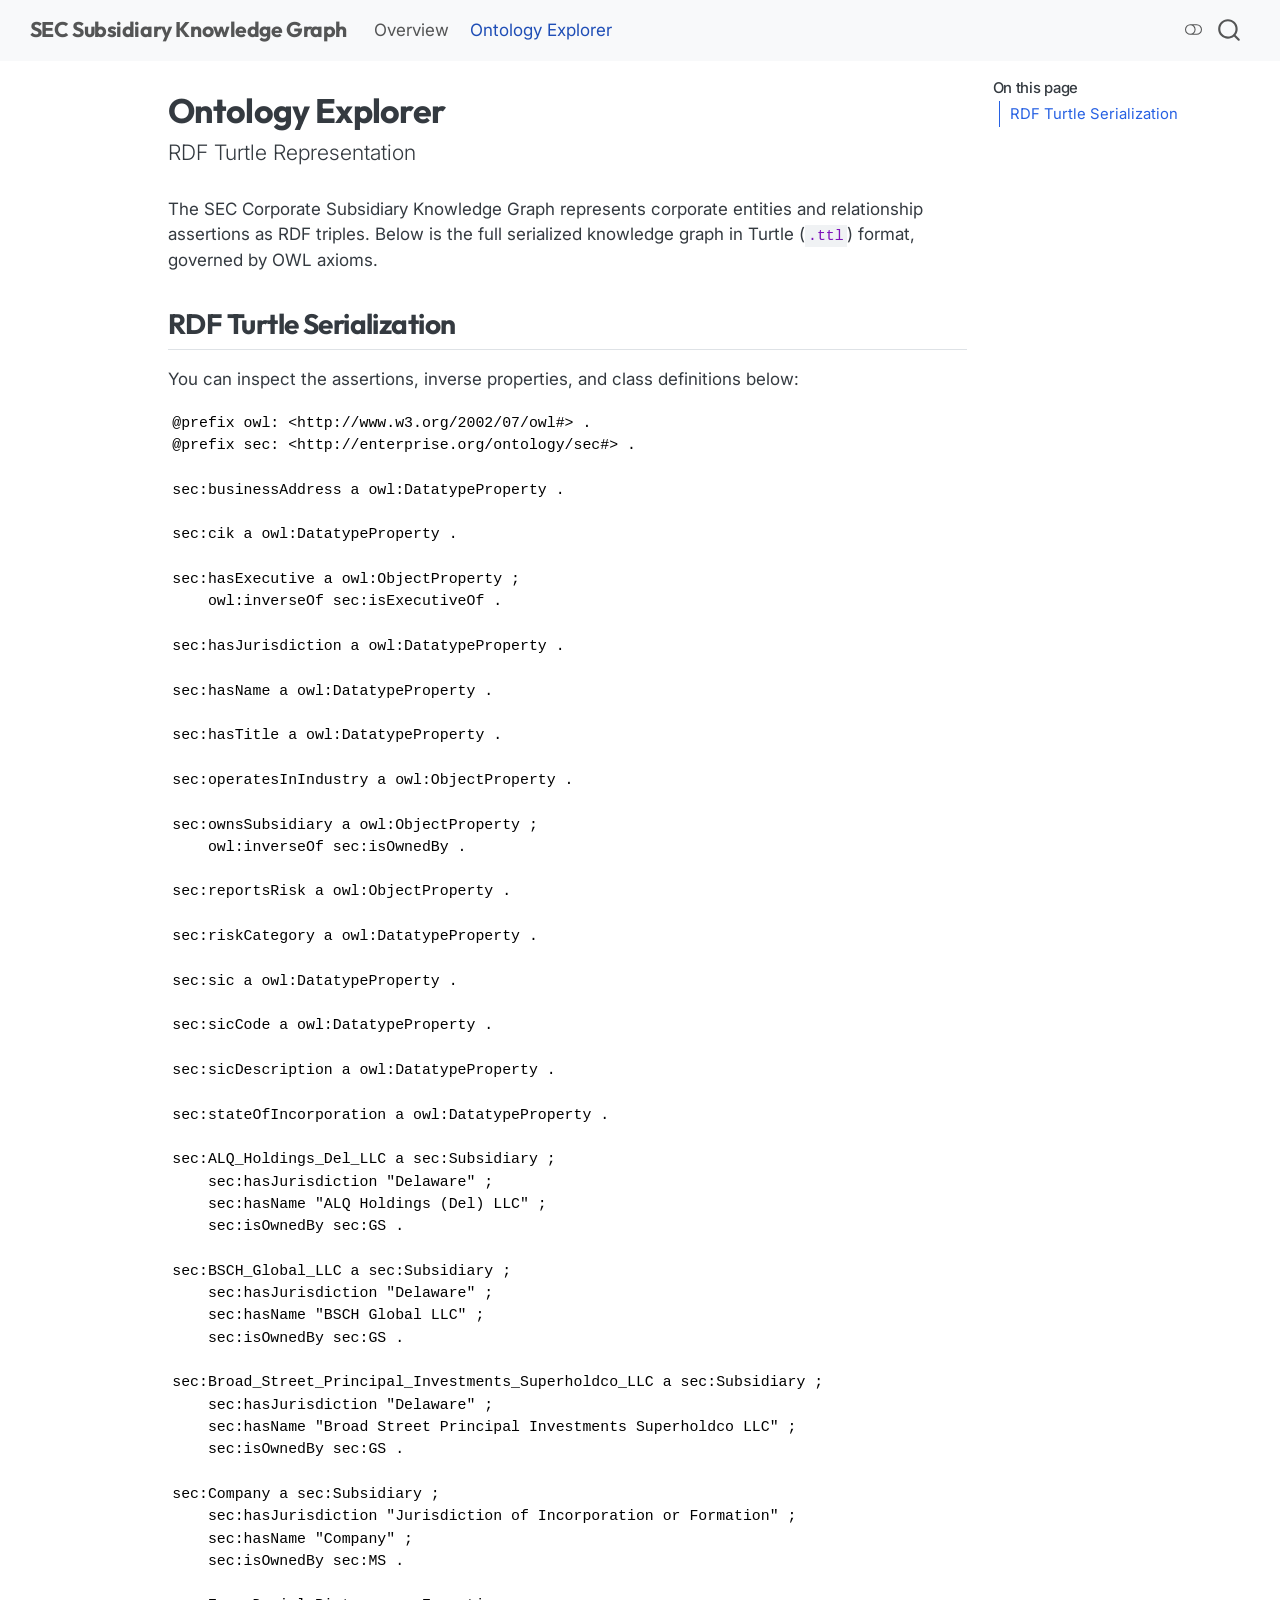
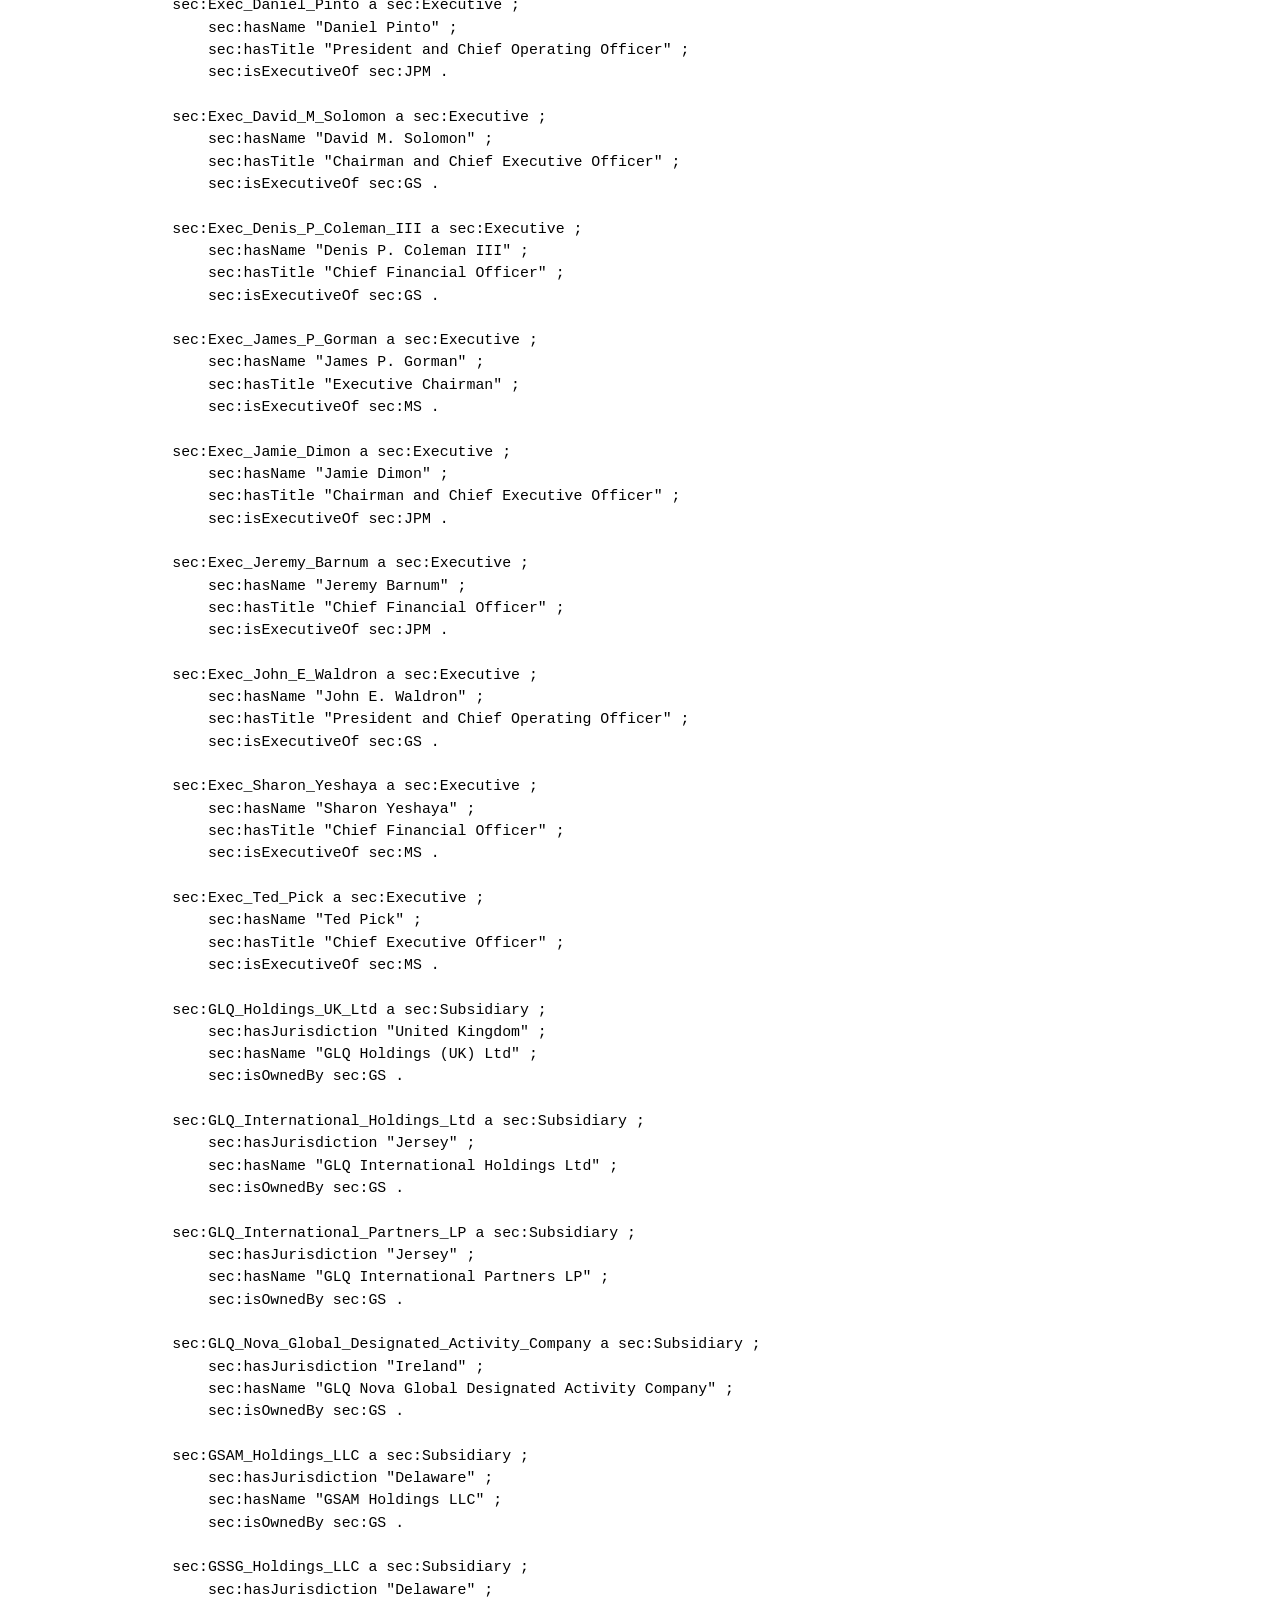
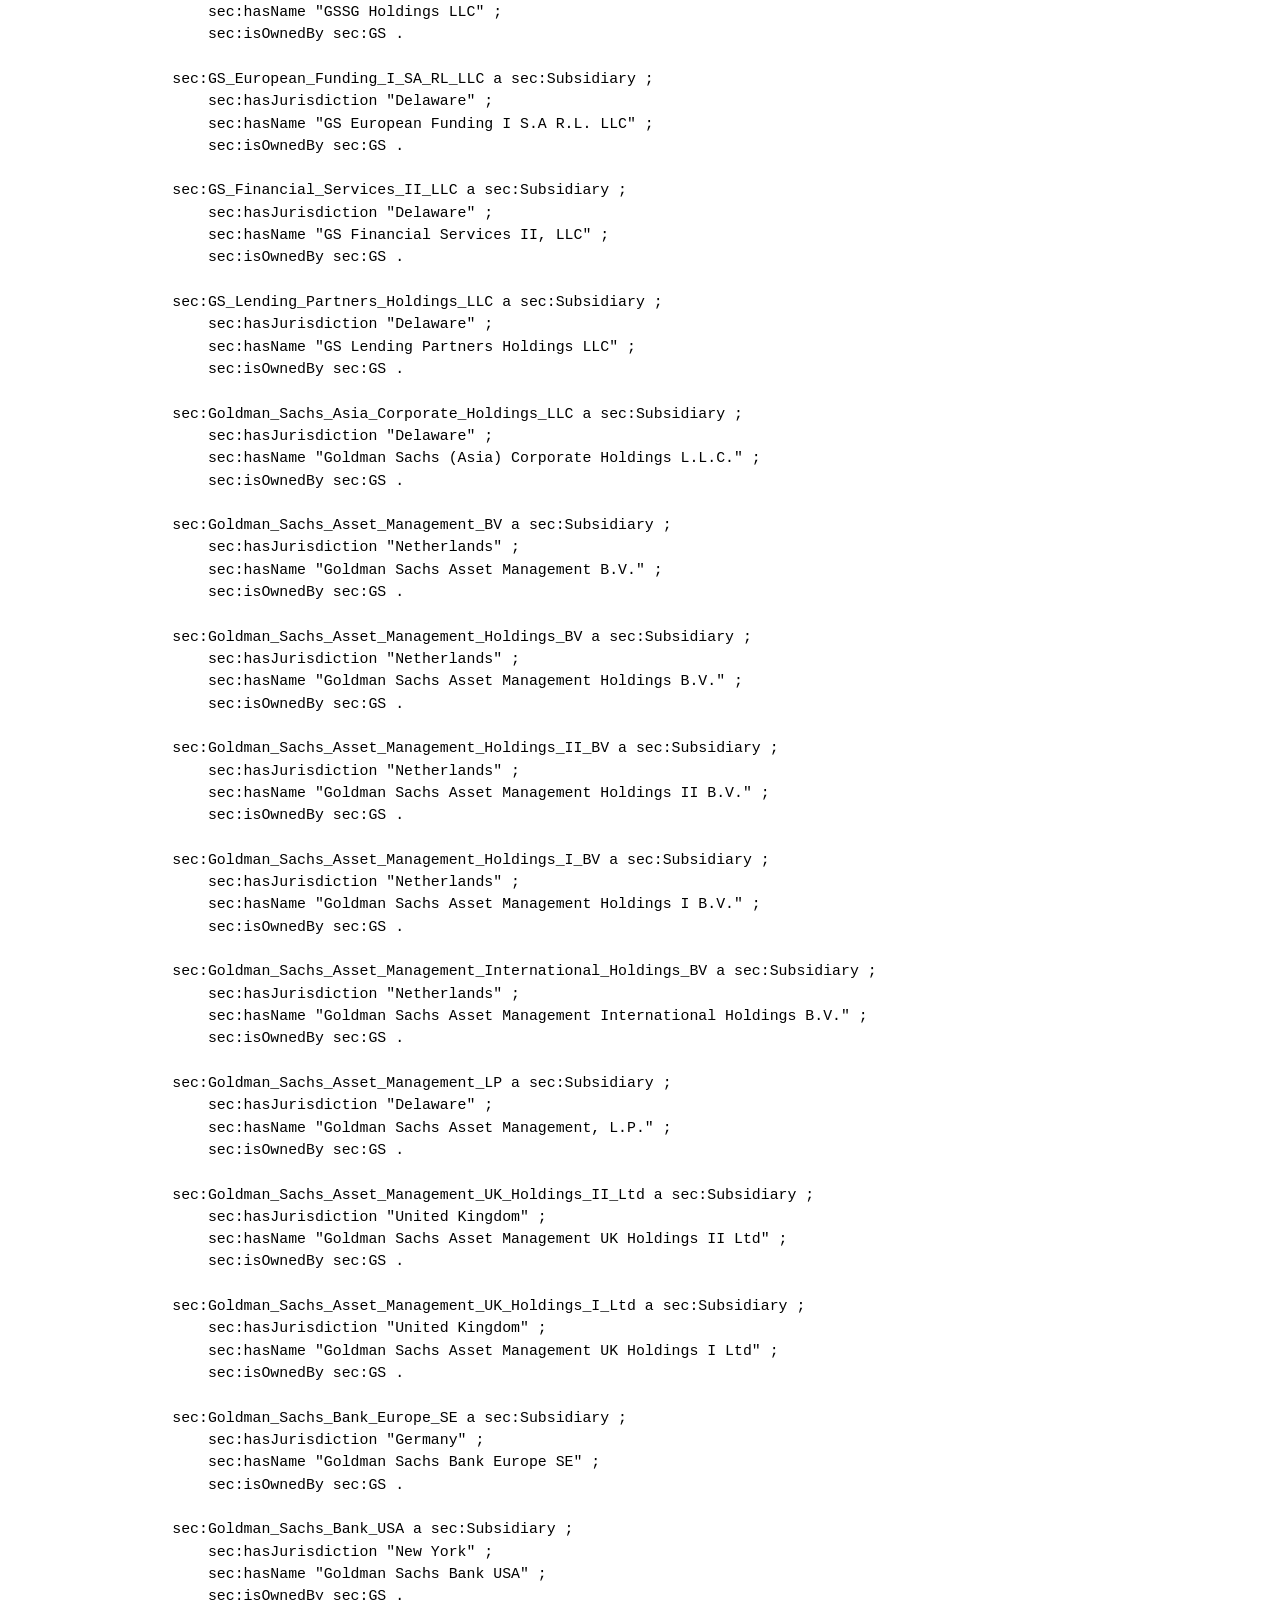
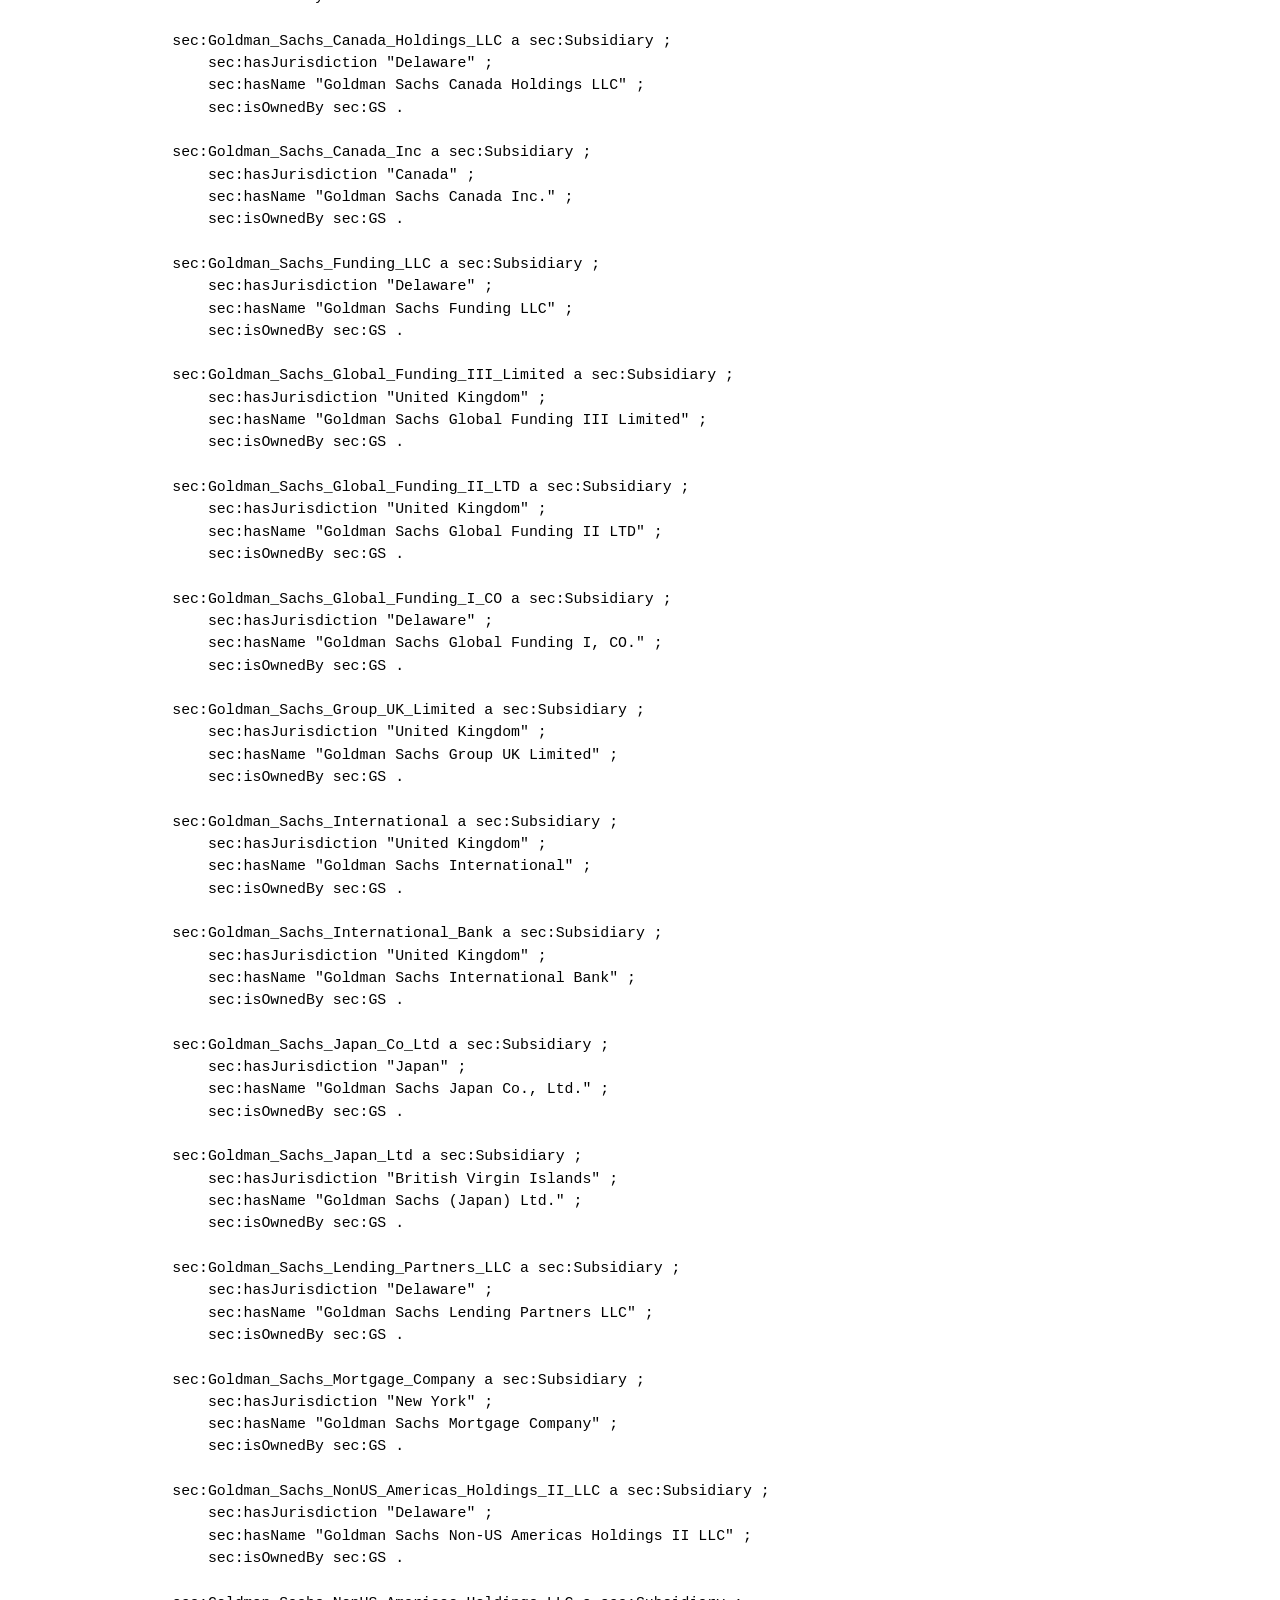
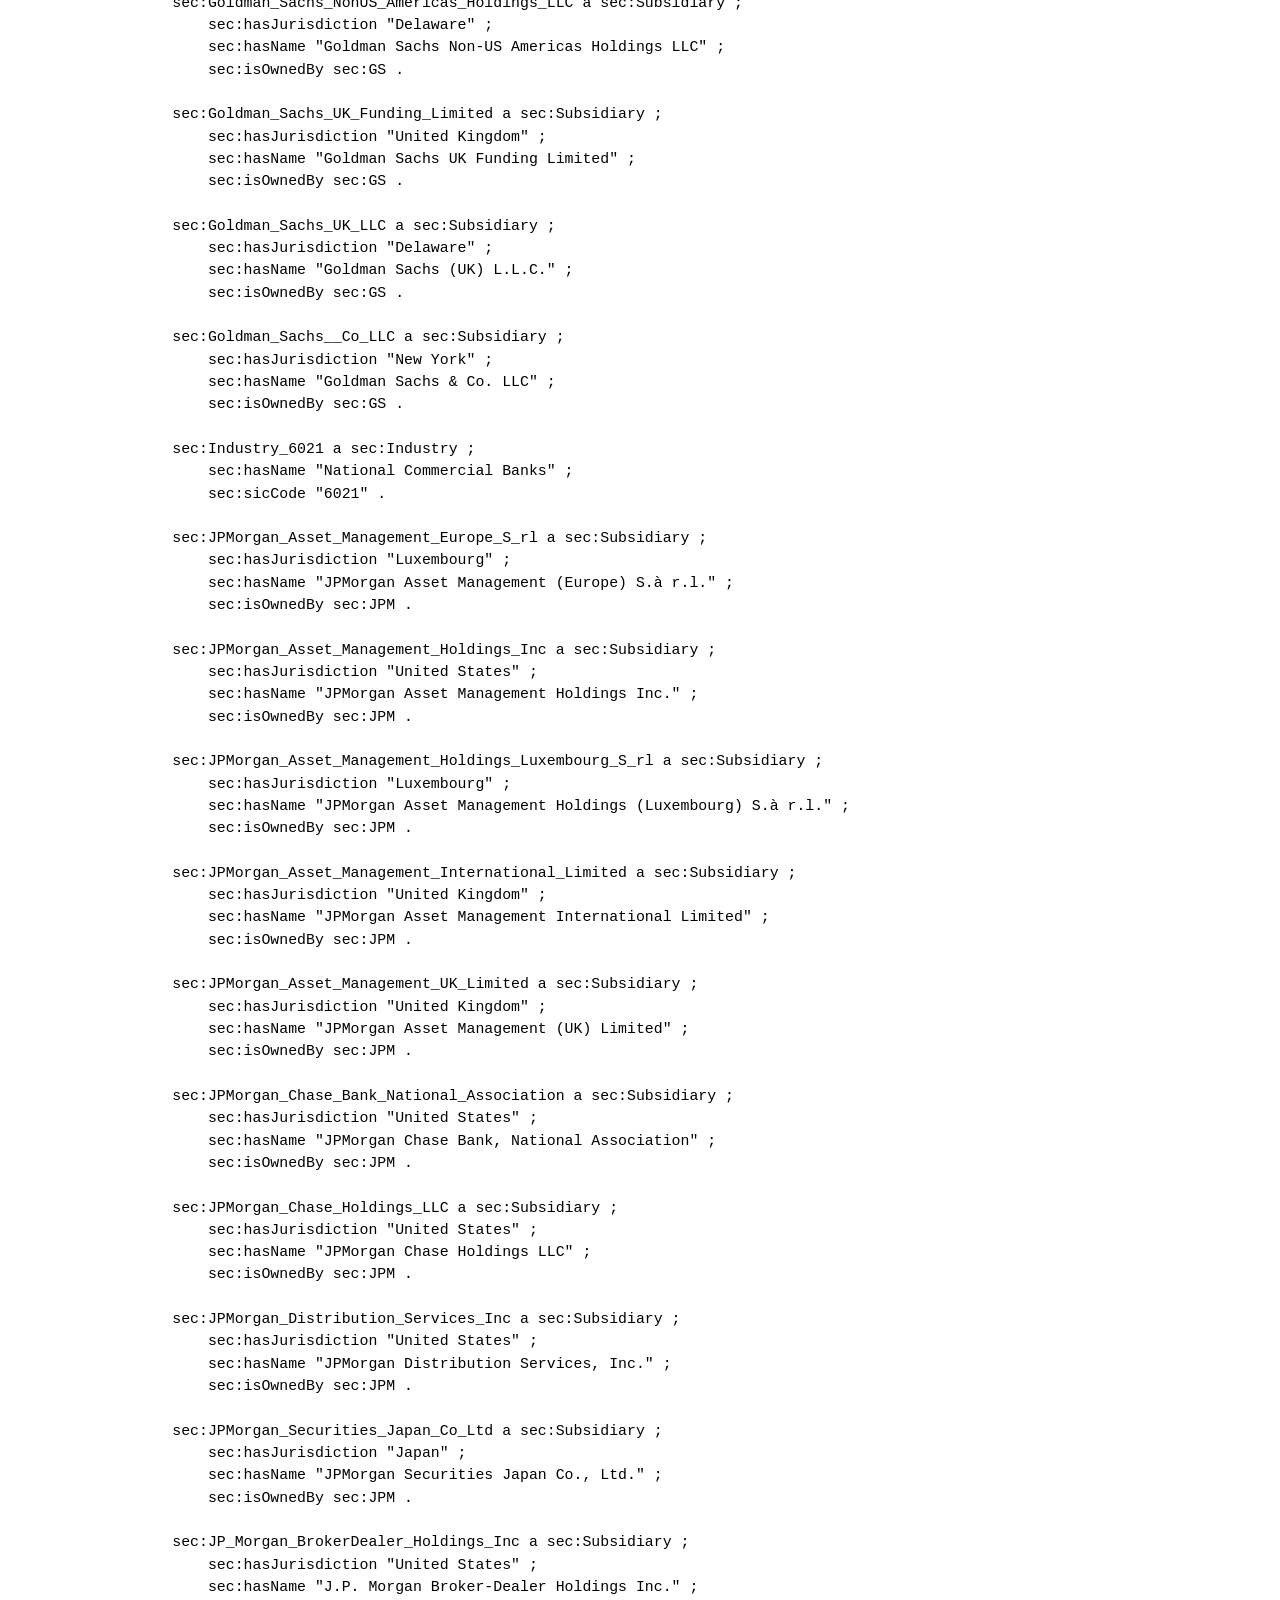
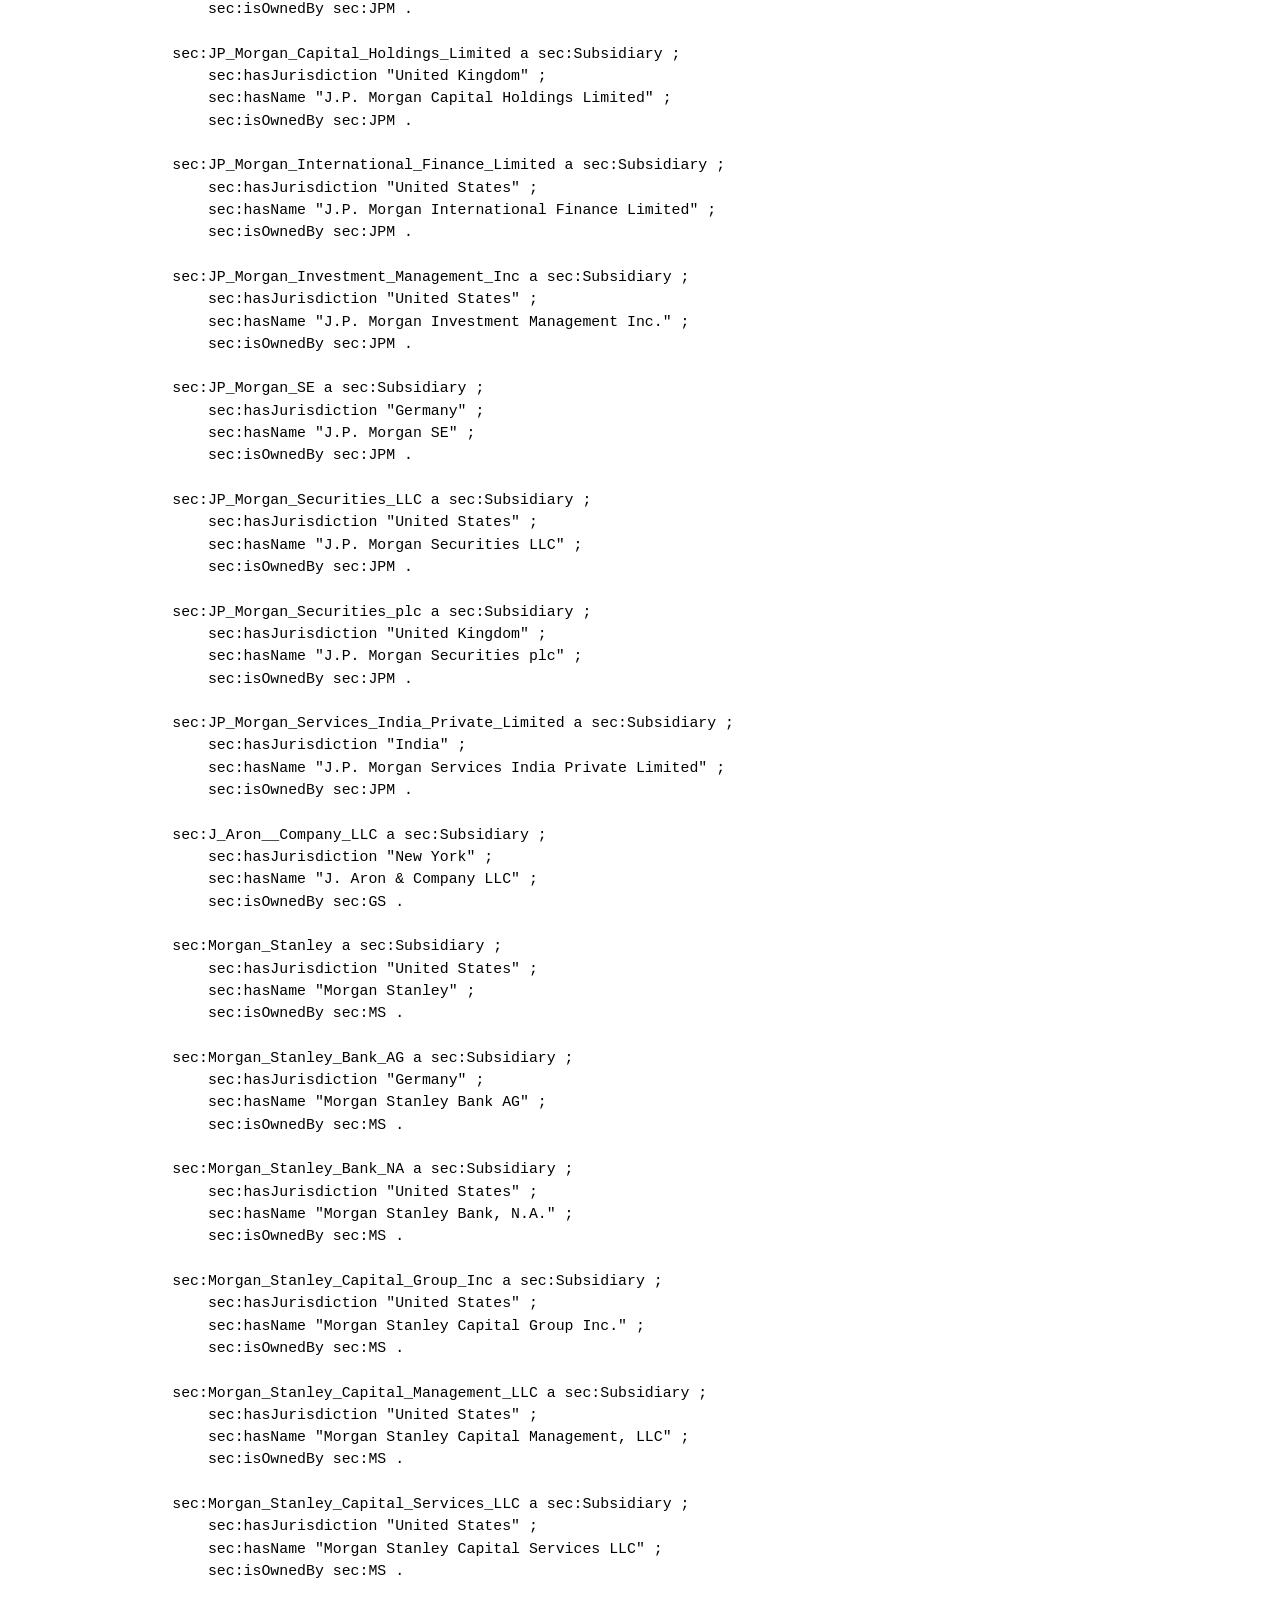
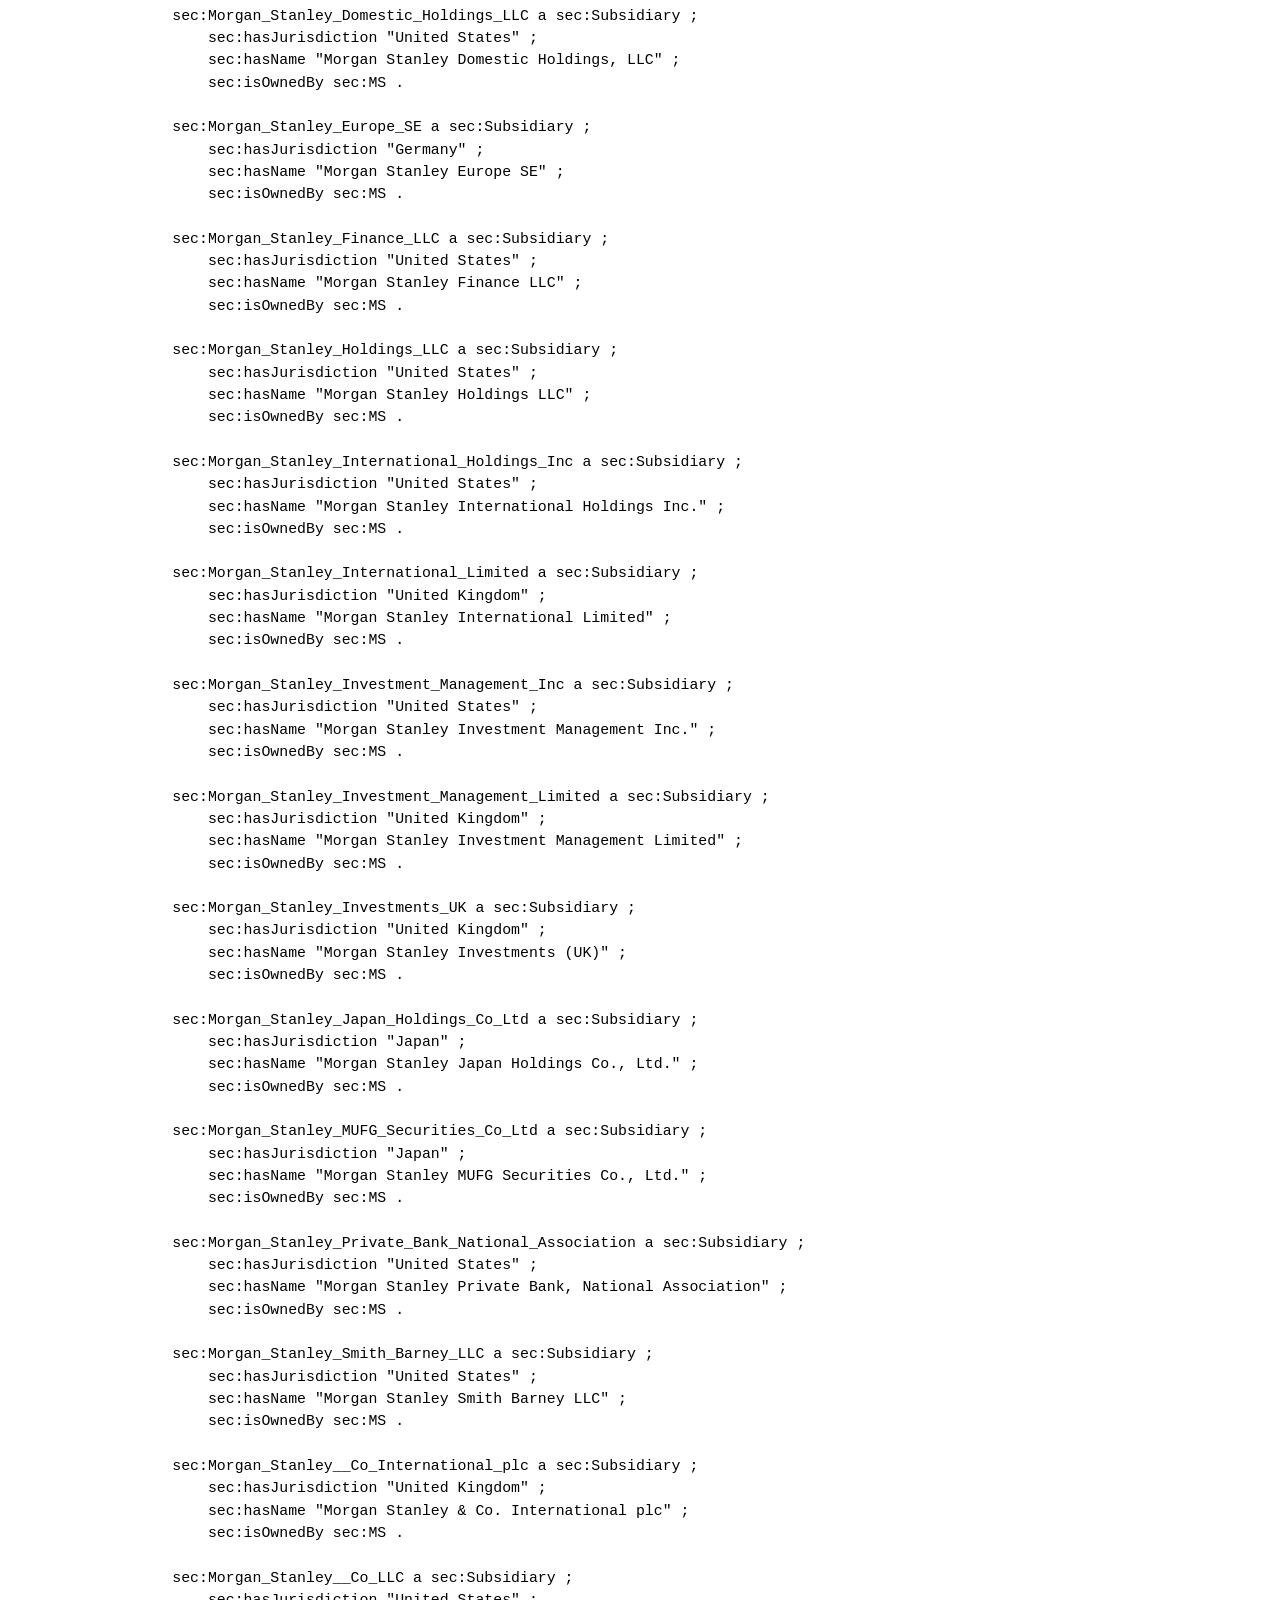
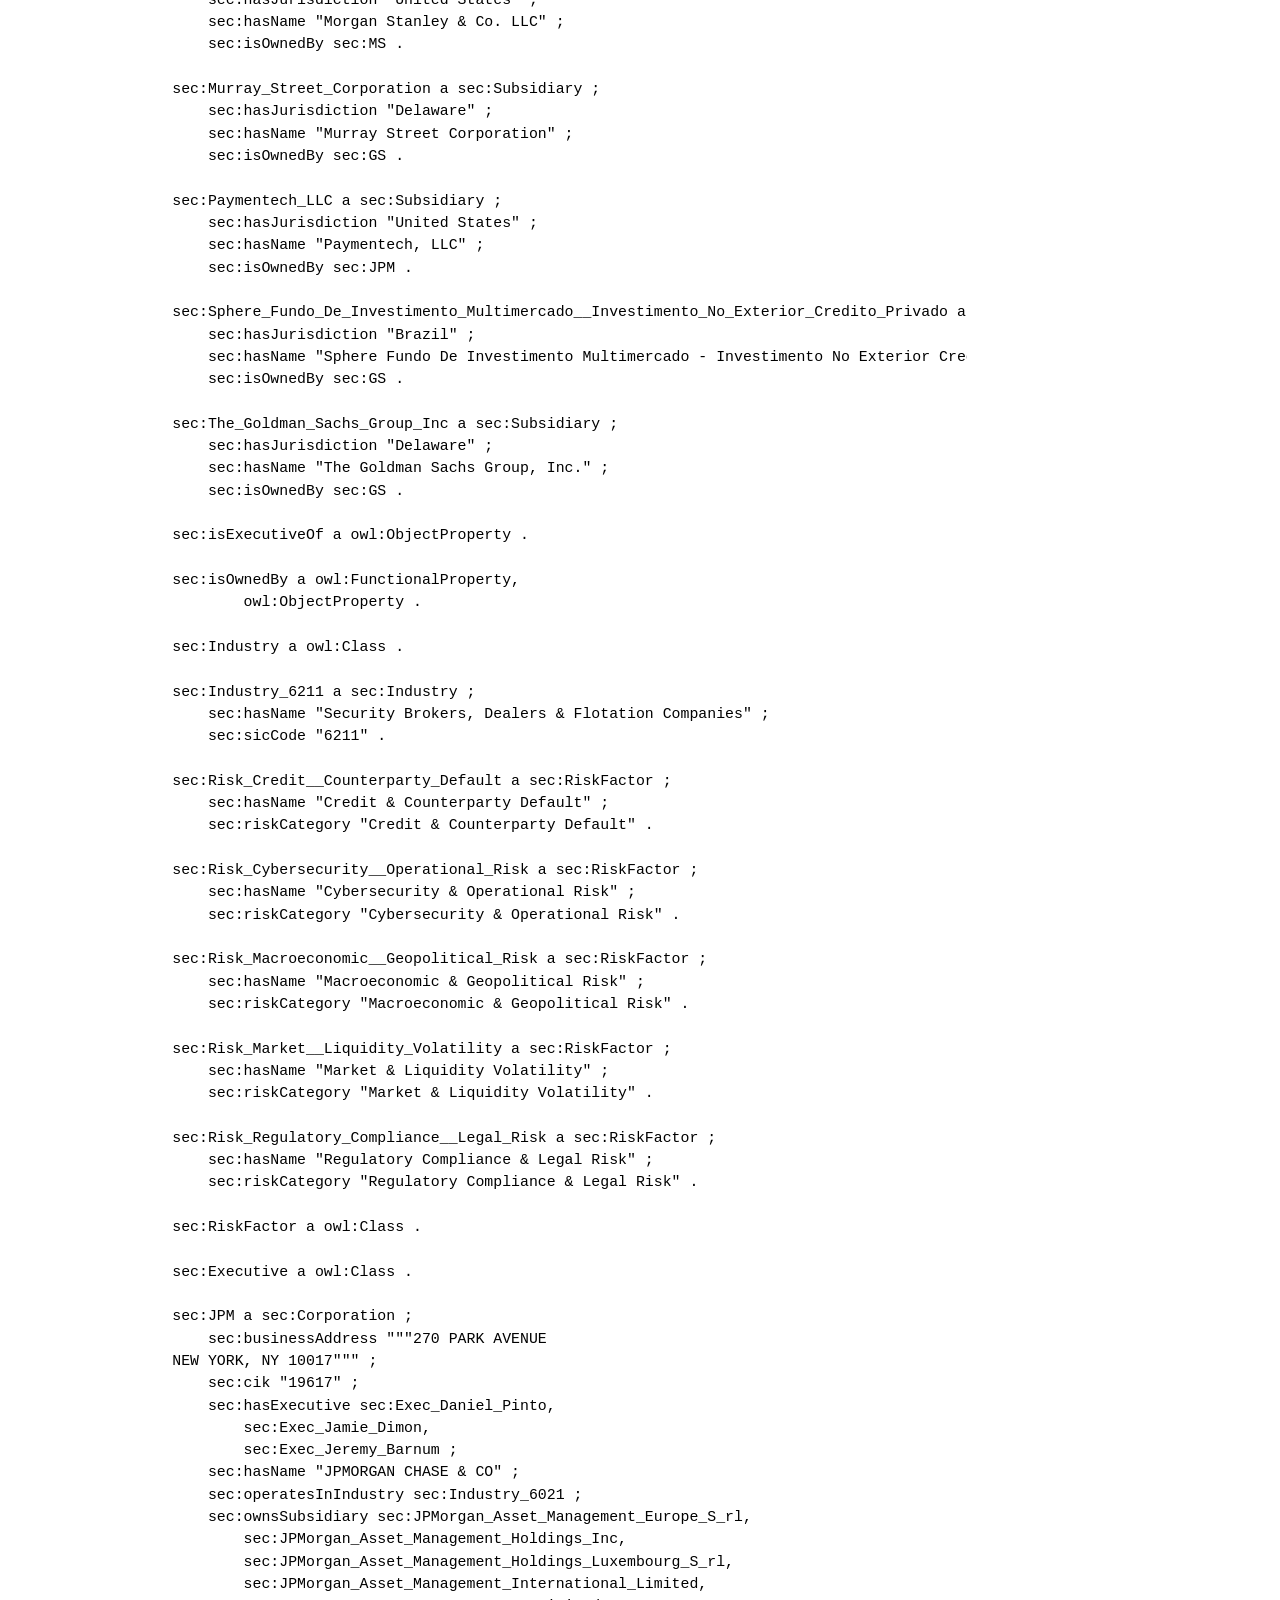
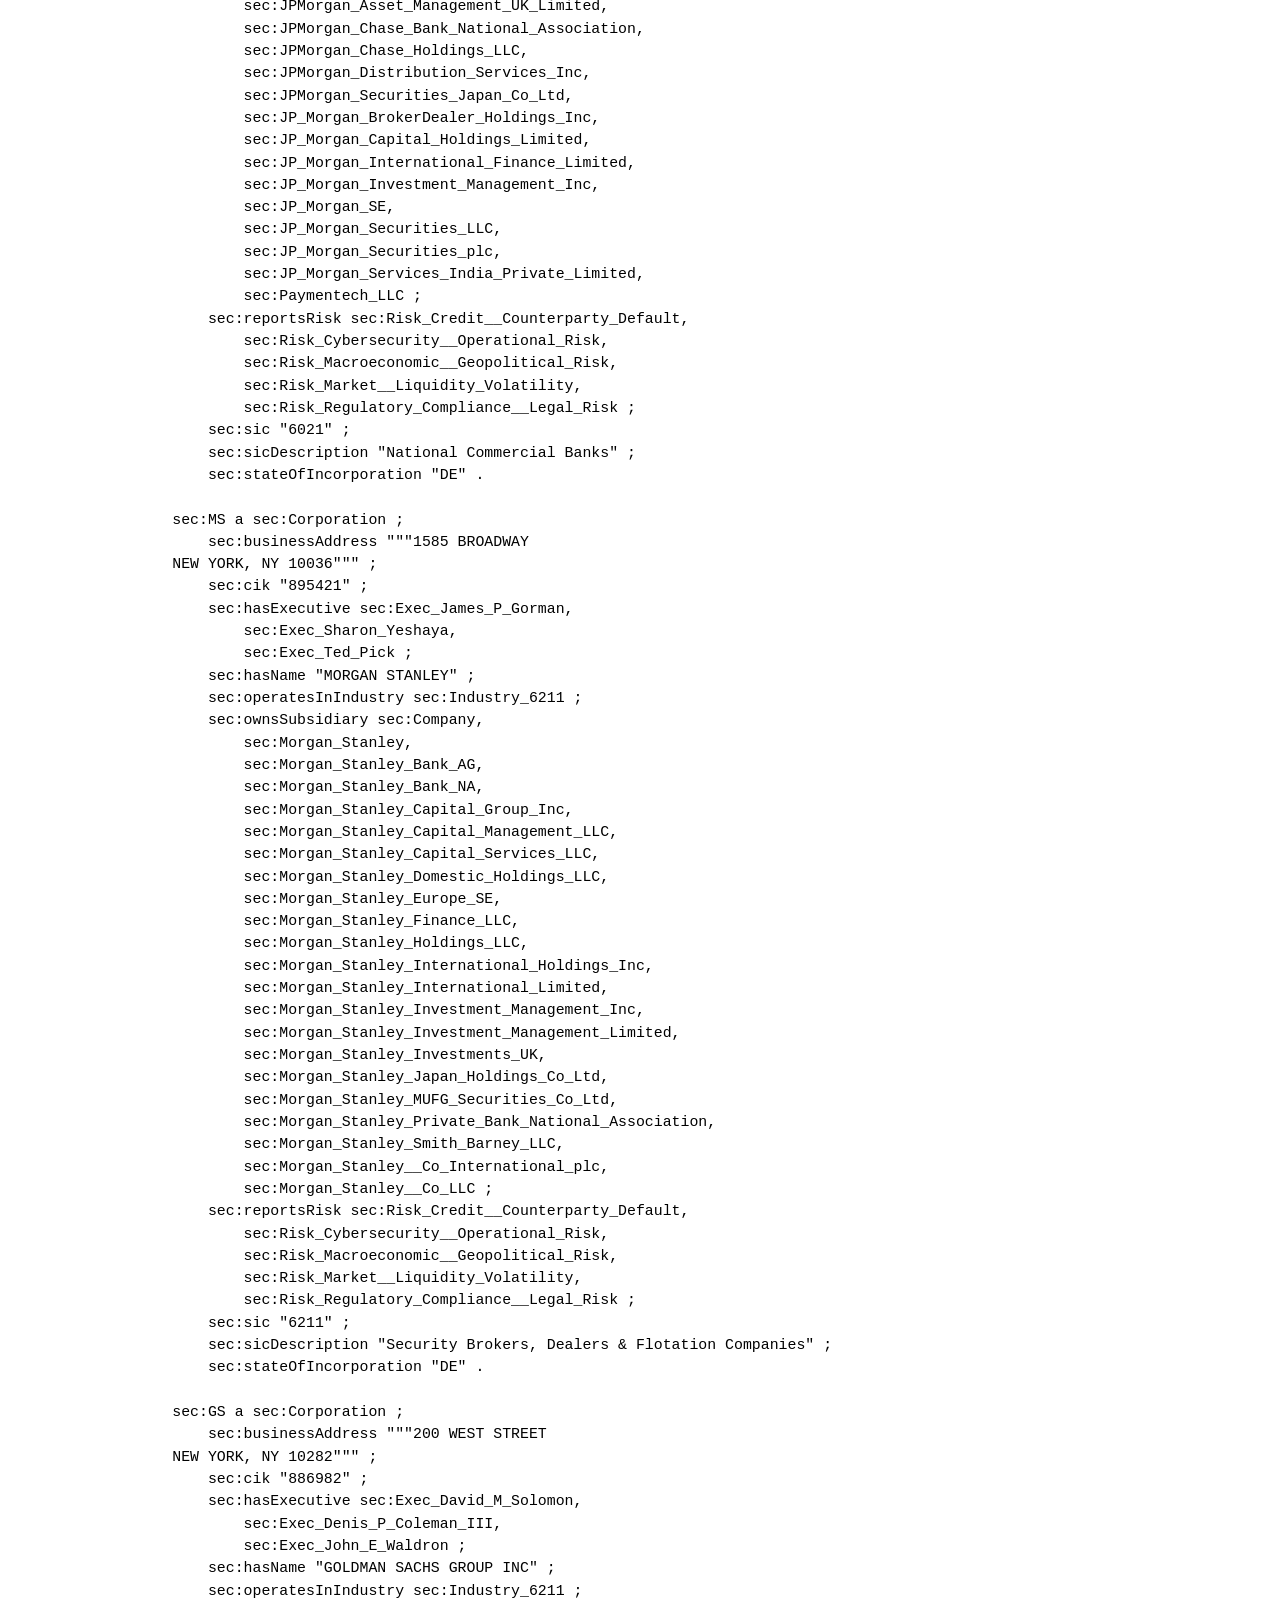
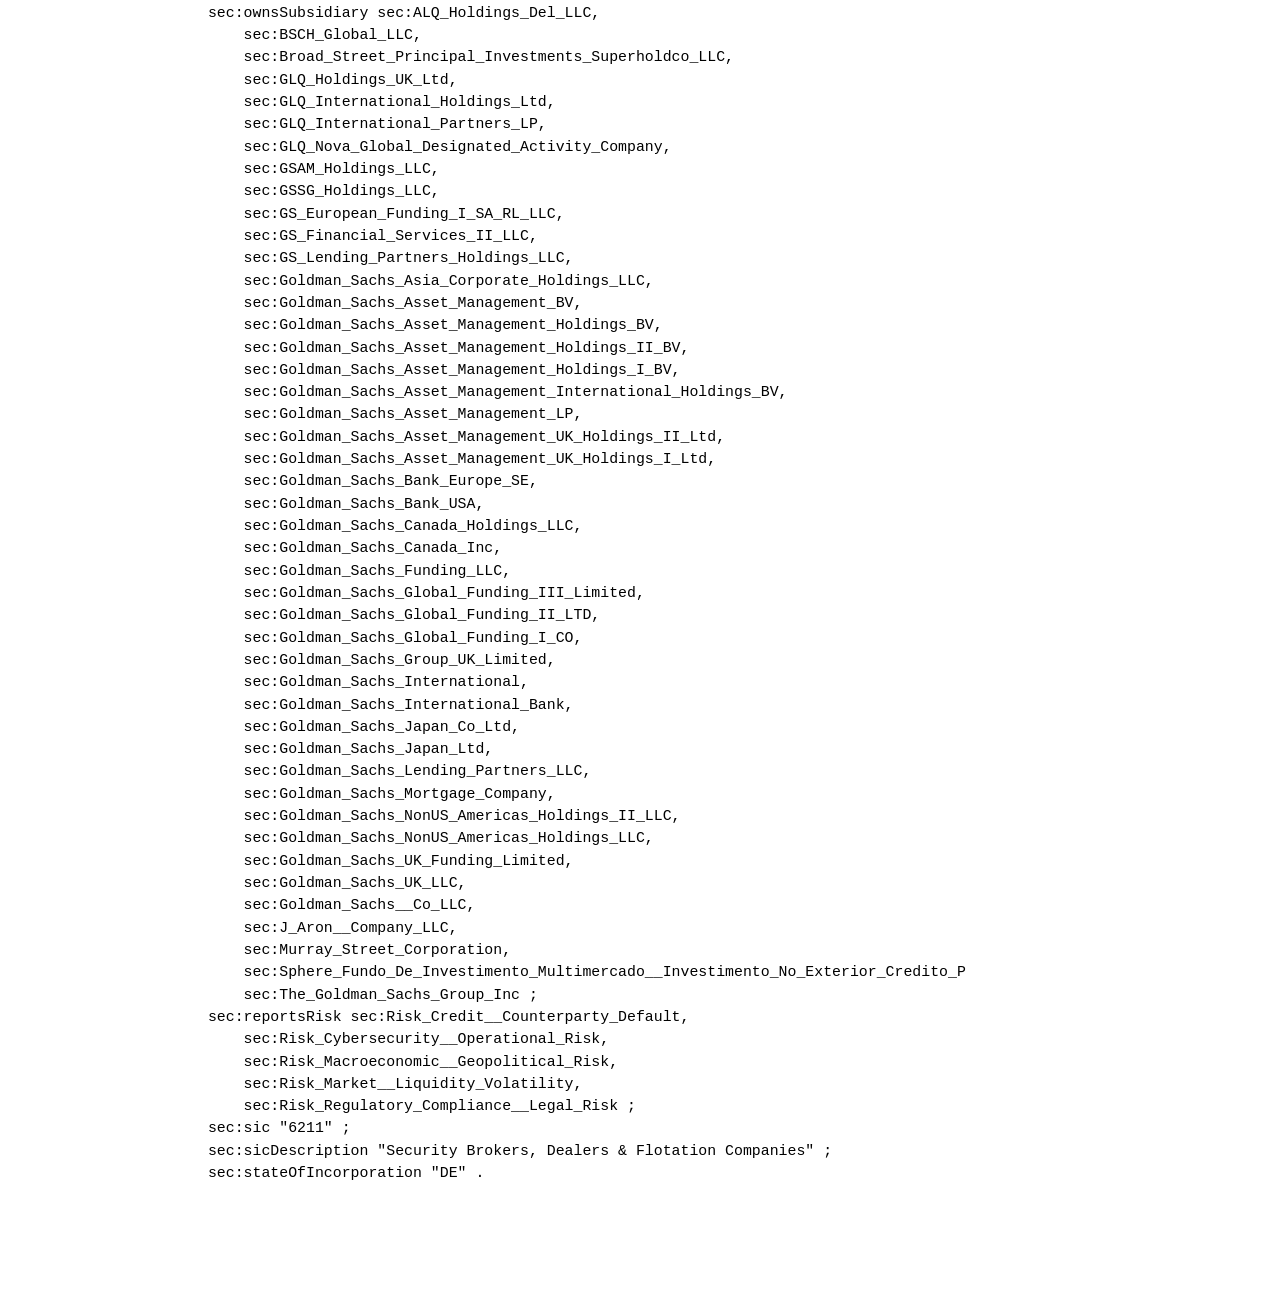
==== commit b7673793: "Automated update of knowledge graph and documentation [skip ci]" ====
--- a/docs/ontology.html
+++ b/docs/ontology.html
@@ -322,14 +322,27 @@
 
 sec:cik a owl:DatatypeProperty .
 
+sec:hasExecutive a owl:ObjectProperty ;
+    owl:inverseOf sec:isExecutiveOf .
+
 sec:hasJurisdiction a owl:DatatypeProperty .
 
 sec:hasName a owl:DatatypeProperty .
+
+sec:hasTitle a owl:DatatypeProperty .
+
+sec:operatesInIndustry a owl:ObjectProperty .
 
 sec:ownsSubsidiary a owl:ObjectProperty ;
     owl:inverseOf sec:isOwnedBy .
 
+sec:reportsRisk a owl:ObjectProperty .
+
+sec:riskCategory a owl:DatatypeProperty .
+
 sec:sic a owl:DatatypeProperty .
+
+sec:sicCode a owl:DatatypeProperty .
 
 sec:sicDescription a owl:DatatypeProperty .
 
@@ -355,6 +368,51 @@
     sec:hasName "Company" ;
     sec:isOwnedBy sec:MS .
 
+sec:Exec_Daniel_Pinto a sec:Executive ;
+    sec:hasName "Daniel Pinto" ;
+    sec:hasTitle "President and Chief Operating Officer" ;
+    sec:isExecutiveOf sec:JPM .
+
+sec:Exec_David_M_Solomon a sec:Executive ;
+    sec:hasName "David M. Solomon" ;
+    sec:hasTitle "Chairman and Chief Executive Officer" ;
+    sec:isExecutiveOf sec:GS .
+
+sec:Exec_Denis_P_Coleman_III a sec:Executive ;
+    sec:hasName "Denis P. Coleman III" ;
+    sec:hasTitle "Chief Financial Officer" ;
+    sec:isExecutiveOf sec:GS .
+
+sec:Exec_James_P_Gorman a sec:Executive ;
+    sec:hasName "James P. Gorman" ;
+    sec:hasTitle "Executive Chairman" ;
+    sec:isExecutiveOf sec:MS .
+
+sec:Exec_Jamie_Dimon a sec:Executive ;
+    sec:hasName "Jamie Dimon" ;
+    sec:hasTitle "Chairman and Chief Executive Officer" ;
+    sec:isExecutiveOf sec:JPM .
+
+sec:Exec_Jeremy_Barnum a sec:Executive ;
+    sec:hasName "Jeremy Barnum" ;
+    sec:hasTitle "Chief Financial Officer" ;
+    sec:isExecutiveOf sec:JPM .
+
+sec:Exec_John_E_Waldron a sec:Executive ;
+    sec:hasName "John E. Waldron" ;
+    sec:hasTitle "President and Chief Operating Officer" ;
+    sec:isExecutiveOf sec:GS .
+
+sec:Exec_Sharon_Yeshaya a sec:Executive ;
+    sec:hasName "Sharon Yeshaya" ;
+    sec:hasTitle "Chief Financial Officer" ;
+    sec:isExecutiveOf sec:MS .
+
+sec:Exec_Ted_Pick a sec:Executive ;
+    sec:hasName "Ted Pick" ;
+    sec:hasTitle "Chief Executive Officer" ;
+    sec:isExecutiveOf sec:MS .
+
 sec:GLQ_Holdings_UK_Ltd a sec:Subsidiary ;
     sec:hasJurisdiction "United Kingdom" ;
     sec:hasName "GLQ Holdings (UK) Ltd" ;
@@ -545,6 +603,10 @@
     sec:hasName "Goldman Sachs &amp; Co. LLC" ;
     sec:isOwnedBy sec:GS .
 
+sec:Industry_6021 a sec:Industry ;
+    sec:hasName "National Commercial Banks" ;
+    sec:sicCode "6021" .
+
 sec:JPMorgan_Asset_Management_Europe_S_rl a sec:Subsidiary ;
     sec:hasJurisdiction "Luxembourg" ;
     sec:hasName "JPMorgan Asset Management (Europe) S.à r.l." ;
@@ -760,14 +822,50 @@
     sec:hasName "The Goldman Sachs Group, Inc." ;
     sec:isOwnedBy sec:GS .
 
+sec:isExecutiveOf a owl:ObjectProperty .
+
 sec:isOwnedBy a owl:FunctionalProperty,
         owl:ObjectProperty .
+
+sec:Industry a owl:Class .
+
+sec:Industry_6211 a sec:Industry ;
+    sec:hasName "Security Brokers, Dealers &amp; Flotation Companies" ;
+    sec:sicCode "6211" .
+
+sec:Risk_Credit__Counterparty_Default a sec:RiskFactor ;
+    sec:hasName "Credit &amp; Counterparty Default" ;
+    sec:riskCategory "Credit &amp; Counterparty Default" .
+
+sec:Risk_Cybersecurity__Operational_Risk a sec:RiskFactor ;
+    sec:hasName "Cybersecurity &amp; Operational Risk" ;
+    sec:riskCategory "Cybersecurity &amp; Operational Risk" .
+
+sec:Risk_Macroeconomic__Geopolitical_Risk a sec:RiskFactor ;
+    sec:hasName "Macroeconomic &amp; Geopolitical Risk" ;
+    sec:riskCategory "Macroeconomic &amp; Geopolitical Risk" .
+
+sec:Risk_Market__Liquidity_Volatility a sec:RiskFactor ;
+    sec:hasName "Market &amp; Liquidity Volatility" ;
+    sec:riskCategory "Market &amp; Liquidity Volatility" .
+
+sec:Risk_Regulatory_Compliance__Legal_Risk a sec:RiskFactor ;
+    sec:hasName "Regulatory Compliance &amp; Legal Risk" ;
+    sec:riskCategory "Regulatory Compliance &amp; Legal Risk" .
+
+sec:RiskFactor a owl:Class .
+
+sec:Executive a owl:Class .
 
 sec:JPM a sec:Corporation ;
     sec:businessAddress """270 PARK AVENUE
 NEW YORK, NY 10017""" ;
     sec:cik "19617" ;
+    sec:hasExecutive sec:Exec_Daniel_Pinto,
+        sec:Exec_Jamie_Dimon,
+        sec:Exec_Jeremy_Barnum ;
     sec:hasName "JPMORGAN CHASE &amp; CO" ;
+    sec:operatesInIndustry sec:Industry_6021 ;
     sec:ownsSubsidiary sec:JPMorgan_Asset_Management_Europe_S_rl,
         sec:JPMorgan_Asset_Management_Holdings_Inc,
         sec:JPMorgan_Asset_Management_Holdings_Luxembourg_S_rl,
@@ -786,6 +884,11 @@
         sec:JP_Morgan_Securities_plc,
         sec:JP_Morgan_Services_India_Private_Limited,
         sec:Paymentech_LLC ;
+    sec:reportsRisk sec:Risk_Credit__Counterparty_Default,
+        sec:Risk_Cybersecurity__Operational_Risk,
+        sec:Risk_Macroeconomic__Geopolitical_Risk,
+        sec:Risk_Market__Liquidity_Volatility,
+        sec:Risk_Regulatory_Compliance__Legal_Risk ;
     sec:sic "6021" ;
     sec:sicDescription "National Commercial Banks" ;
     sec:stateOfIncorporation "DE" .
@@ -794,7 +897,11 @@
     sec:businessAddress """1585 BROADWAY
 NEW YORK, NY 10036""" ;
     sec:cik "895421" ;
+    sec:hasExecutive sec:Exec_James_P_Gorman,
+        sec:Exec_Sharon_Yeshaya,
+        sec:Exec_Ted_Pick ;
     sec:hasName "MORGAN STANLEY" ;
+    sec:operatesInIndustry sec:Industry_6211 ;
     sec:ownsSubsidiary sec:Company,
         sec:Morgan_Stanley,
         sec:Morgan_Stanley_Bank_AG,
@@ -817,6 +924,11 @@
         sec:Morgan_Stanley_Smith_Barney_LLC,
         sec:Morgan_Stanley__Co_International_plc,
         sec:Morgan_Stanley__Co_LLC ;
+    sec:reportsRisk sec:Risk_Credit__Counterparty_Default,
+        sec:Risk_Cybersecurity__Operational_Risk,
+        sec:Risk_Macroeconomic__Geopolitical_Risk,
+        sec:Risk_Market__Liquidity_Volatility,
+        sec:Risk_Regulatory_Compliance__Legal_Risk ;
     sec:sic "6211" ;
     sec:sicDescription "Security Brokers, Dealers &amp; Flotation Companies" ;
     sec:stateOfIncorporation "DE" .
@@ -825,7 +937,11 @@
     sec:businessAddress """200 WEST STREET
 NEW YORK, NY 10282""" ;
     sec:cik "886982" ;
+    sec:hasExecutive sec:Exec_David_M_Solomon,
+        sec:Exec_Denis_P_Coleman_III,
+        sec:Exec_John_E_Waldron ;
     sec:hasName "GOLDMAN SACHS GROUP INC" ;
+    sec:operatesInIndustry sec:Industry_6211 ;
     sec:ownsSubsidiary sec:ALQ_Holdings_Del_LLC,
         sec:BSCH_Global_LLC,
         sec:Broad_Street_Principal_Investments_Superholdco_LLC,
@@ -871,6 +987,11 @@
         sec:Murray_Street_Corporation,
         sec:Sphere_Fundo_De_Investimento_Multimercado__Investimento_No_Exterior_Credito_Privado,
         sec:The_Goldman_Sachs_Group_Inc ;
+    sec:reportsRisk sec:Risk_Credit__Counterparty_Default,
+        sec:Risk_Cybersecurity__Operational_Risk,
+        sec:Risk_Macroeconomic__Geopolitical_Risk,
+        sec:Risk_Market__Liquidity_Volatility,
+        sec:Risk_Regulatory_Compliance__Legal_Risk ;
     sec:sic "6211" ;
     sec:sicDescription "Security Brokers, Dealers &amp; Flotation Companies" ;
     sec:stateOfIncorporation "DE" .
--- a/docs/styles.css
+++ b/docs/styles.css
@@ -84,6 +84,24 @@
   border: 1px solid rgba(0, 180, 216, 0.25);
 }
 
+.badge-exec {
+  background-color: rgba(157, 78, 221, 0.12);
+  color: #9d4edd;
+  border: 1px solid rgba(157, 78, 221, 0.25);
+}
+
+.badge-ind {
+  background-color: rgba(46, 196, 182, 0.12);
+  color: #2ec4b6;
+  border: 1px solid rgba(46, 196, 182, 0.25);
+}
+
+.badge-risk {
+  background-color: rgba(230, 57, 70, 0.12);
+  color: #e63946;
+  border: 1px solid rgba(230, 57, 70, 0.25);
+}
+
 /* Micro-animations */
 .nav-link {
   transition: color 0.2s ease, transform 0.2s ease;
@@ -91,3 +109,247 @@
 .nav-link:hover {
   transform: translateY(-1px);
 }
+
+/* ==========================================
+   Chatbot Interface Styles
+   ========================================== */
+.chat-container {
+  display: flex;
+  flex-direction: column;
+  height: 520px;
+  border-radius: 16px;
+  overflow: hidden;
+  border: 1px solid rgba(255, 255, 255, 0.08);
+}
+
+body:not(.quarto-dark) .chat-container {
+  border: 1px solid rgba(0, 0, 0, 0.08);
+}
+
+.chat-header {
+  display: flex;
+  justify-content: space-between;
+  align-items: center;
+  padding: 14px 20px;
+  background: rgba(255, 255, 255, 0.04);
+  border-bottom: 1px solid rgba(255, 255, 255, 0.08);
+}
+
+body:not(.quarto-dark) .chat-header {
+  background: rgba(0, 0, 0, 0.02);
+  border-bottom: 1px solid rgba(0, 0, 0, 0.06);
+}
+
+.chat-log {
+  flex-grow: 1;
+  height: 0; /* allows flexbox to control overflow height */
+  overflow-y: auto;
+  padding: 20px;
+  background-color: rgba(10, 10, 15, 0.15);
+  border: none;
+  border-radius: 0;
+  margin-bottom: 0;
+  display: flex;
+  flex-direction: column;
+  gap: 16px;
+}
+
+body:not(.quarto-dark) .chat-log {
+  background-color: rgba(245, 247, 250, 0.5);
+}
+
+.chat-message {
+  max-width: 85%;
+  padding: 12px 16px;
+  border-radius: 16px;
+  font-size: 0.95rem;
+  line-height: 1.5;
+  box-shadow: 0 4px 15px rgba(0, 0, 0, 0.03);
+}
+
+.chat-message.user {
+  align-self: flex-end;
+  background: linear-gradient(135deg, #00b4d8, #0077b6);
+  color: #ffffff;
+  border-bottom-right-radius: 4px;
+}
+
+.chat-message.bot {
+  align-self: flex-start;
+  background-color: rgba(255, 255, 255, 0.03);
+  color: var(--bs-body-color);
+  border: 1px solid rgba(255, 255, 255, 0.06);
+  border-bottom-left-radius: 4px;
+}
+
+body:not(.quarto-dark) .chat-message.bot {
+  background-color: rgba(255, 255, 255, 0.9);
+  border: 1px solid rgba(0, 0, 0, 0.06);
+  box-shadow: 0 4px 12px rgba(31, 38, 135, 0.02);
+}
+
+/* Markdown styling inside bot responses */
+.chat-message.bot p {
+  margin-bottom: 8px;
+}
+.chat-message.bot p:last-child {
+  margin-bottom: 0;
+}
+.chat-message.bot ul, .chat-message.bot ol {
+  margin-bottom: 8px;
+  padding-left: 20px;
+}
+.chat-message.bot li {
+  margin-bottom: 4px;
+}
+.chat-message.bot code {
+  background-color: rgba(255, 255, 255, 0.08);
+  padding: 2px 5px;
+  border-radius: 4px;
+  font-size: 0.85em;
+  font-family: monospace;
+}
+body:not(.quarto-dark) .chat-message.bot code {
+  background-color: rgba(0, 0, 0, 0.05);
+}
+
+.chat-message a {
+  color: #00b4d8;
+  text-decoration: none;
+}
+.chat-message a:hover {
+  text-decoration: underline;
+}
+
+/* Suggestion chips */
+.chat-chips {
+  display: flex;
+  flex-wrap: wrap;
+  gap: 8px;
+  margin-top: 15px;
+  margin-bottom: 15px;
+}
+
+.chip {
+  padding: 6px 12px;
+  border-radius: 16px;
+  font-size: 0.8rem;
+  background-color: rgba(255, 255, 255, 0.05);
+  color: var(--bs-body-color);
+  border: 1px solid rgba(255, 255, 255, 0.1);
+  cursor: pointer;
+  transition: all 0.2s ease;
+}
+
+body:not(.quarto-dark) .chip {
+  background-color: rgba(0, 0, 0, 0.03);
+  border: 1px solid rgba(0, 0, 0, 0.08);
+}
+
+.chip:hover {
+  background-color: #00b4d8;
+  color: #ffffff;
+  border-color: #00b4d8;
+  transform: translateY(-1px);
+}
+
+/* Input Bar */
+.chat-input-area {
+  display: flex;
+  padding: 14px 20px;
+  background: rgba(255, 255, 255, 0.02);
+  border-top: 1px solid rgba(255, 255, 255, 0.08);
+  gap: 12px;
+  align-items: center;
+}
+
+body:not(.quarto-dark) .chat-input-area {
+  background: rgba(0, 0, 0, 0.01);
+  border-top: 1px solid rgba(0, 0, 0, 0.06);
+}
+
+.chat-input-field {
+  flex-grow: 1;
+  background: rgba(255, 255, 255, 0.04);
+  border: 1px solid rgba(255, 255, 255, 0.1);
+  color: var(--bs-body-color);
+  border-radius: 24px;
+  padding: 10px 18px;
+  font-size: 0.95rem;
+  transition: all 0.2s ease;
+}
+
+body:not(.quarto-dark) .chat-input-field {
+  background: #ffffff;
+  border: 1px solid rgba(0, 0, 0, 0.1);
+}
+
+.chat-input-field:focus {
+  outline: none;
+  border-color: #00b4d8;
+  box-shadow: 0 0 0 3px rgba(0, 180, 216, 0.2);
+}
+
+.chat-send-btn {
+  background: linear-gradient(135deg, #00b4d8, #0077b6);
+  border: none;
+  color: white;
+  border-radius: 50%;
+  width: 42px;
+  height: 42px;
+  display: flex;
+  align-items: center;
+  justify-content: center;
+  cursor: pointer;
+  box-shadow: 0 4px 15px rgba(0, 180, 216, 0.2);
+  transition: all 0.2s ease;
+  padding: 0;
+}
+
+.chat-send-btn:hover {
+  transform: scale(1.03);
+  box-shadow: 0 6px 20px rgba(0, 180, 216, 0.35);
+}
+
+/* Settings / API Key panel */
+.api-key-panel {
+  background-color: rgba(255, 255, 255, 0.02);
+  border: 1px dashed rgba(255, 255, 255, 0.1);
+  padding: 15px;
+  border-radius: 8px;
+  margin-bottom: 15px;
+}
+
+body:not(.quarto-dark) .api-key-panel {
+  background-color: rgba(0, 0, 0, 0.01);
+  border: 1px dashed rgba(0, 0, 0, 0.15);
+}
+
+/* Typing Indicator Animation */
+.typing-indicator {
+  display: flex;
+  gap: 5px;
+  padding: 4px 8px;
+  align-items: center;
+}
+.typing-dot {
+  width: 6px;
+  height: 6px;
+  background-color: var(--bs-body-color);
+  opacity: 0.4;
+  border-radius: 50%;
+  animation: typingBounce 1.4s infinite both;
+}
+.typing-dot:nth-child(2) { animation-delay: 0.2s; }
+.typing-dot:nth-child(3) { animation-delay: 0.4s; }
+
+@keyframes typingBounce {
+  0%, 80%, 100% { transform: scale(0.6); opacity: 0.4; }
+  40% { transform: scale(1); opacity: 1; }
+}
+
+@keyframes fadeIn {
+  from { opacity: 0; transform: translateY(8px); }
+  to { opacity: 1; transform: translateY(0); }
+}
+
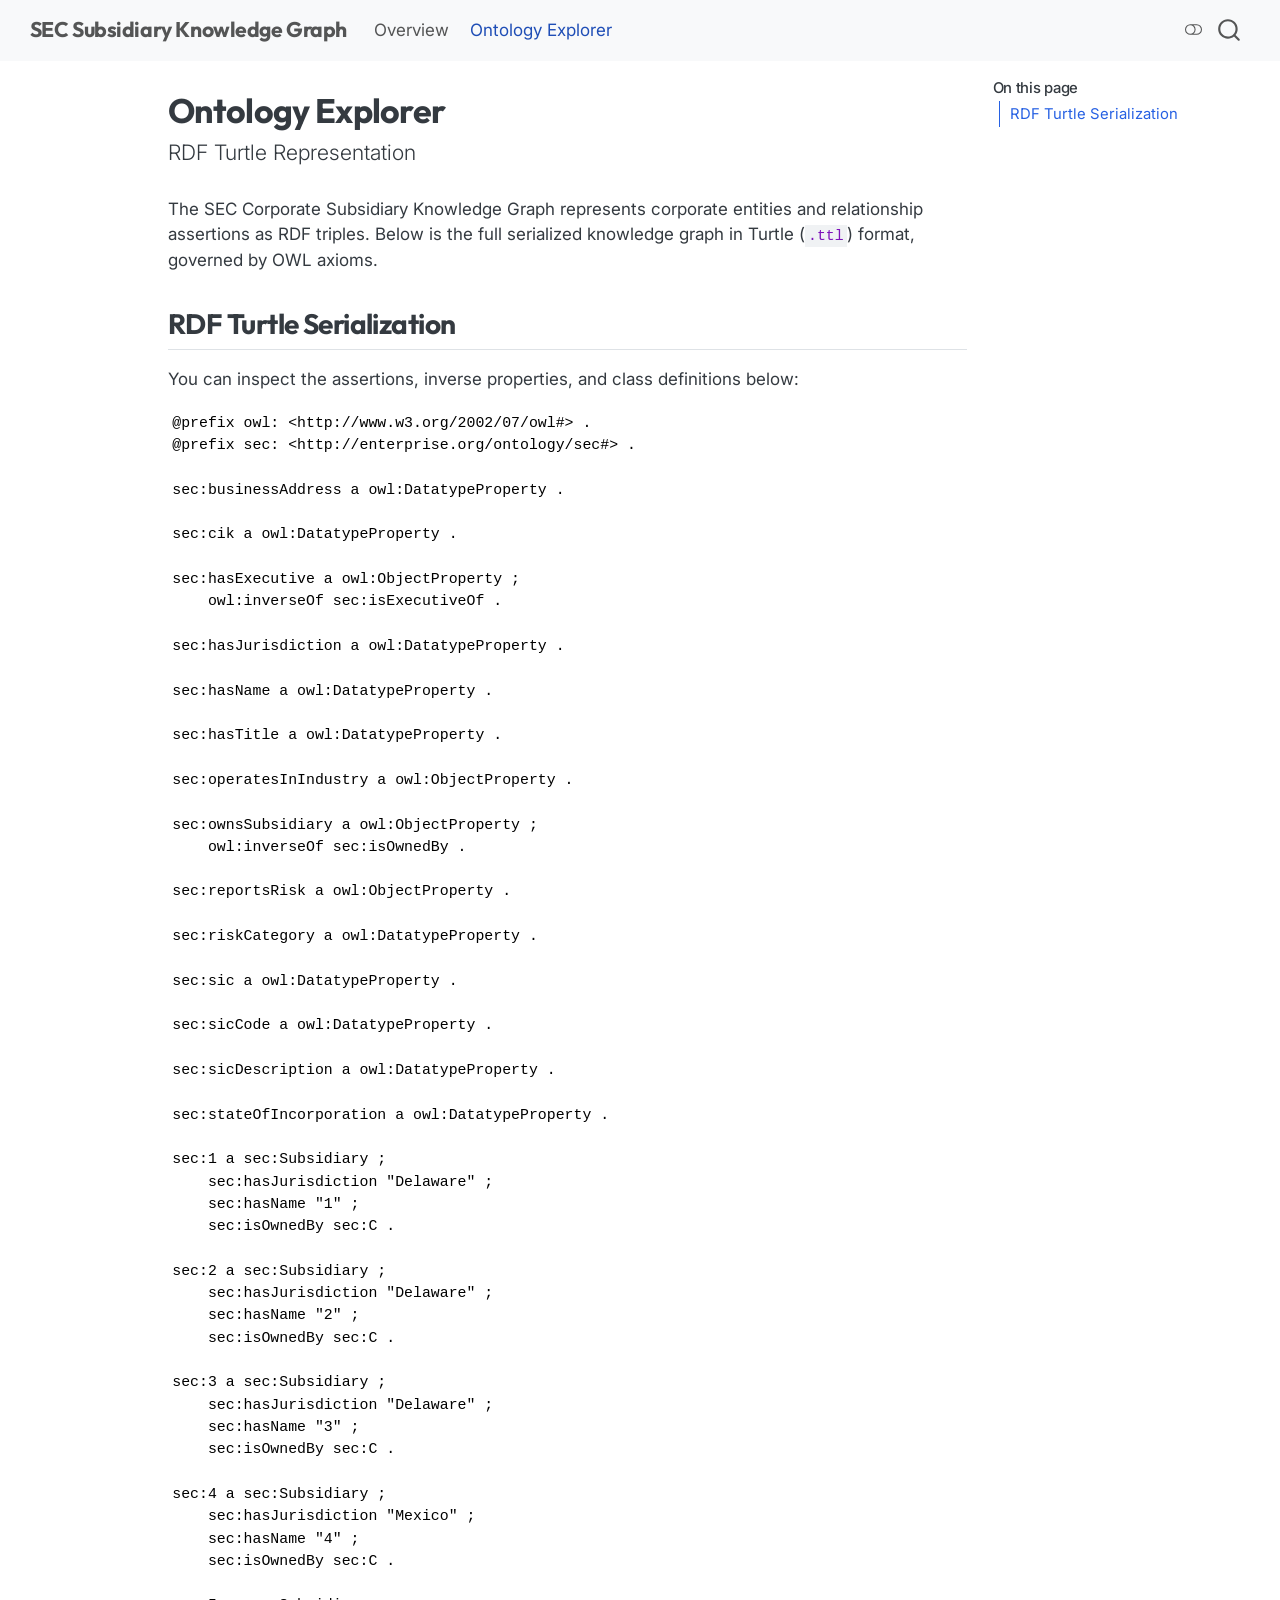
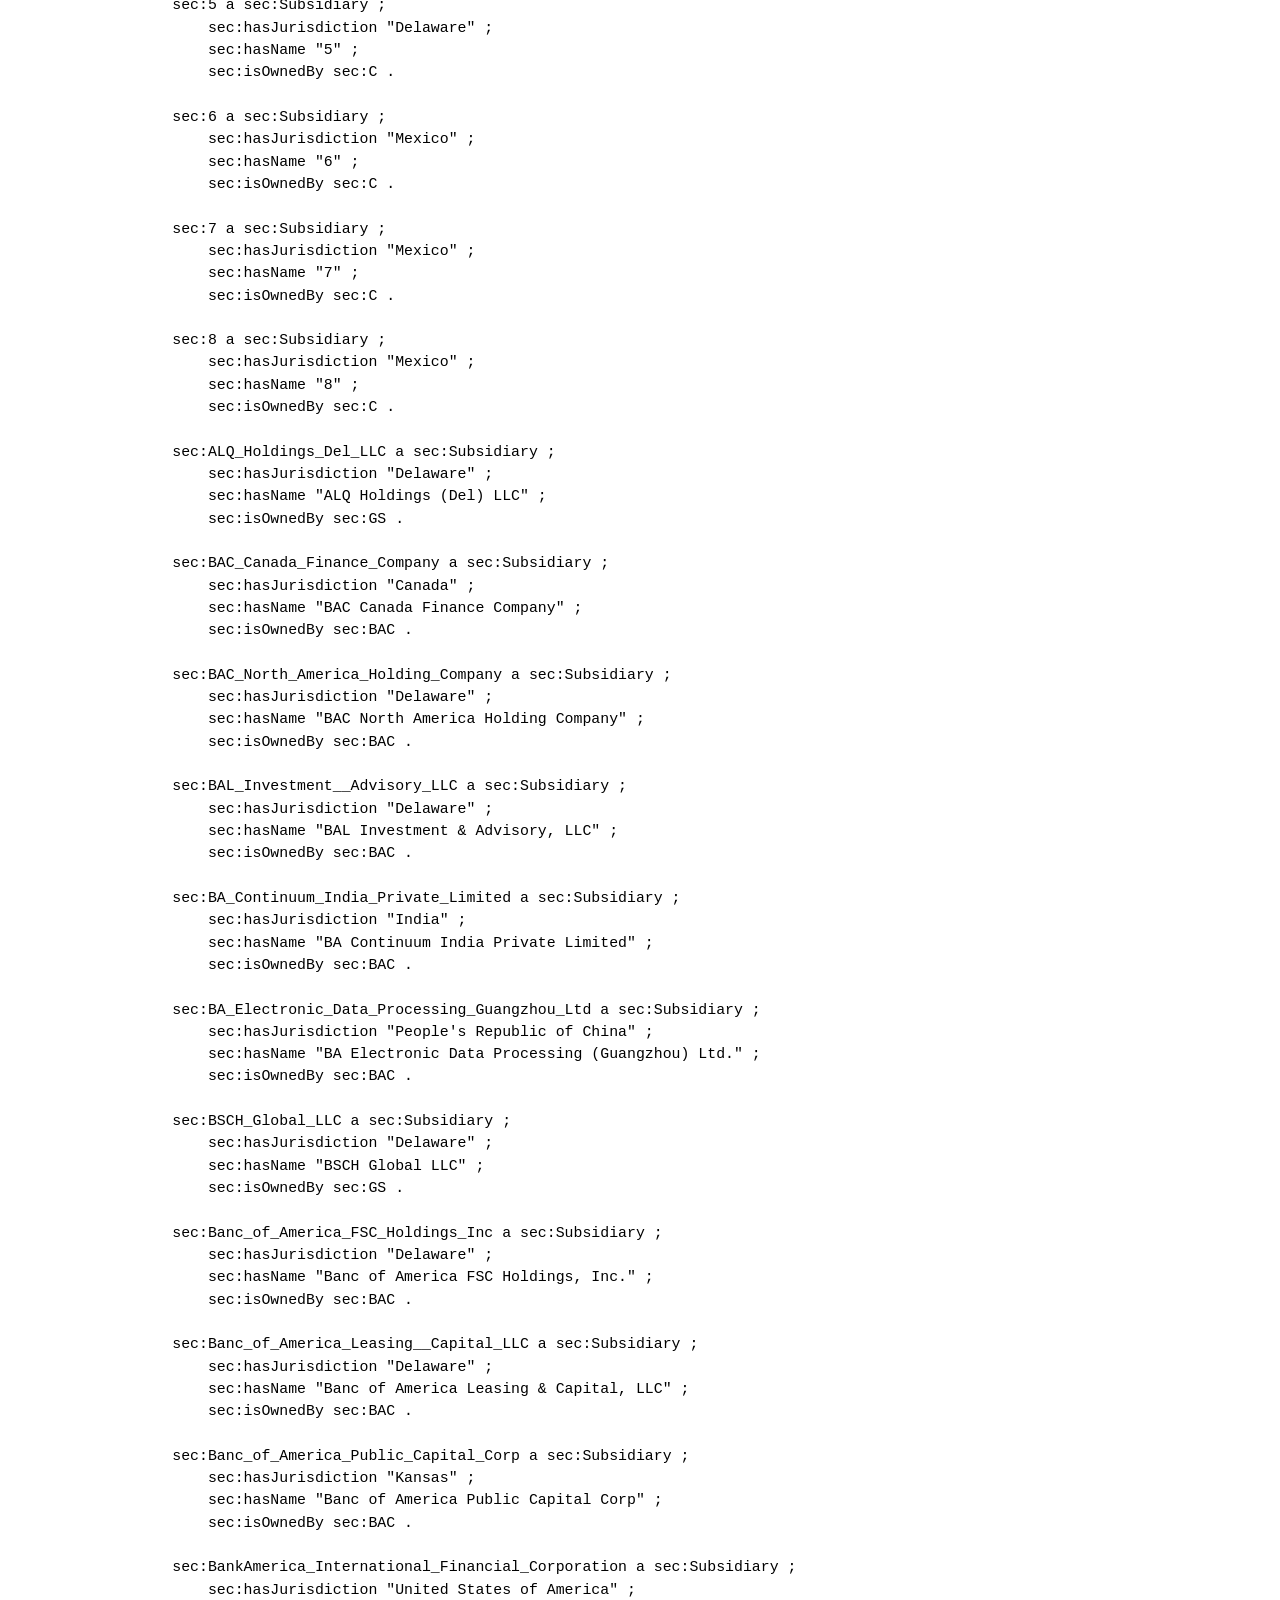
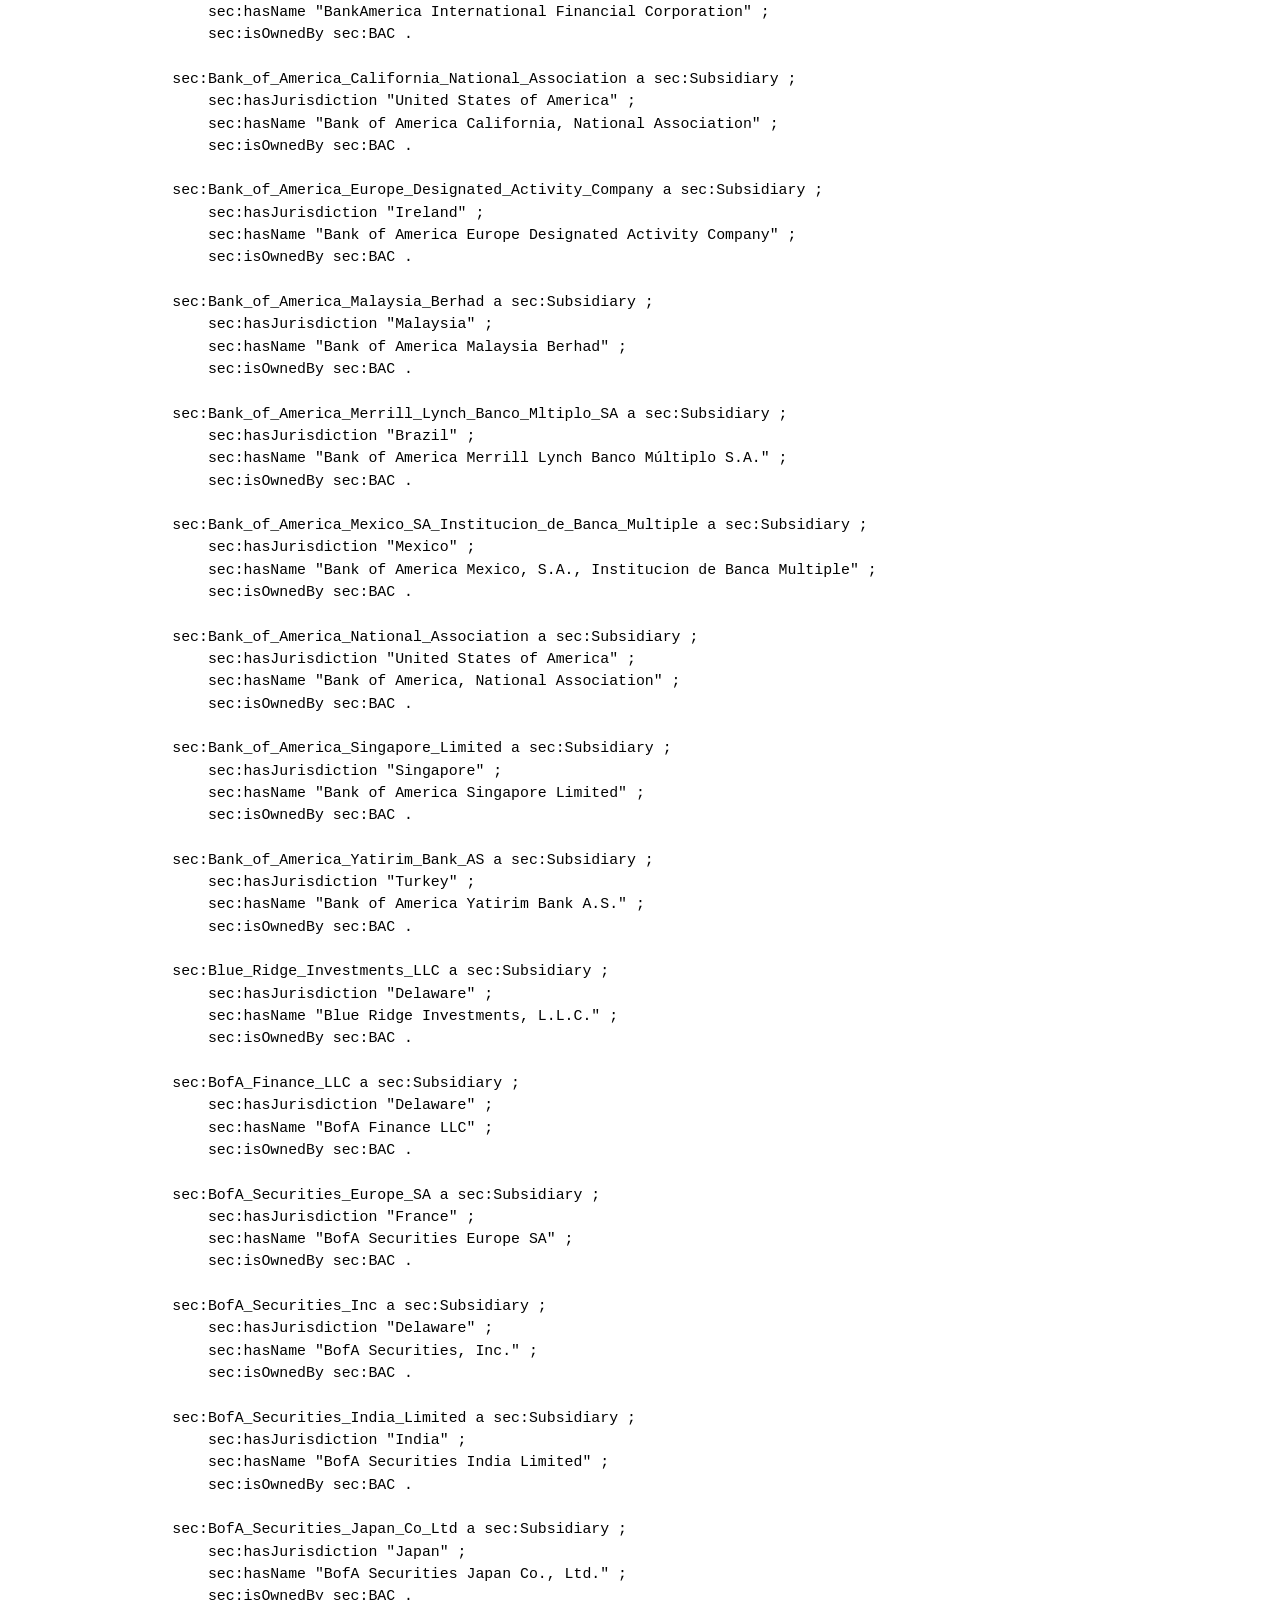
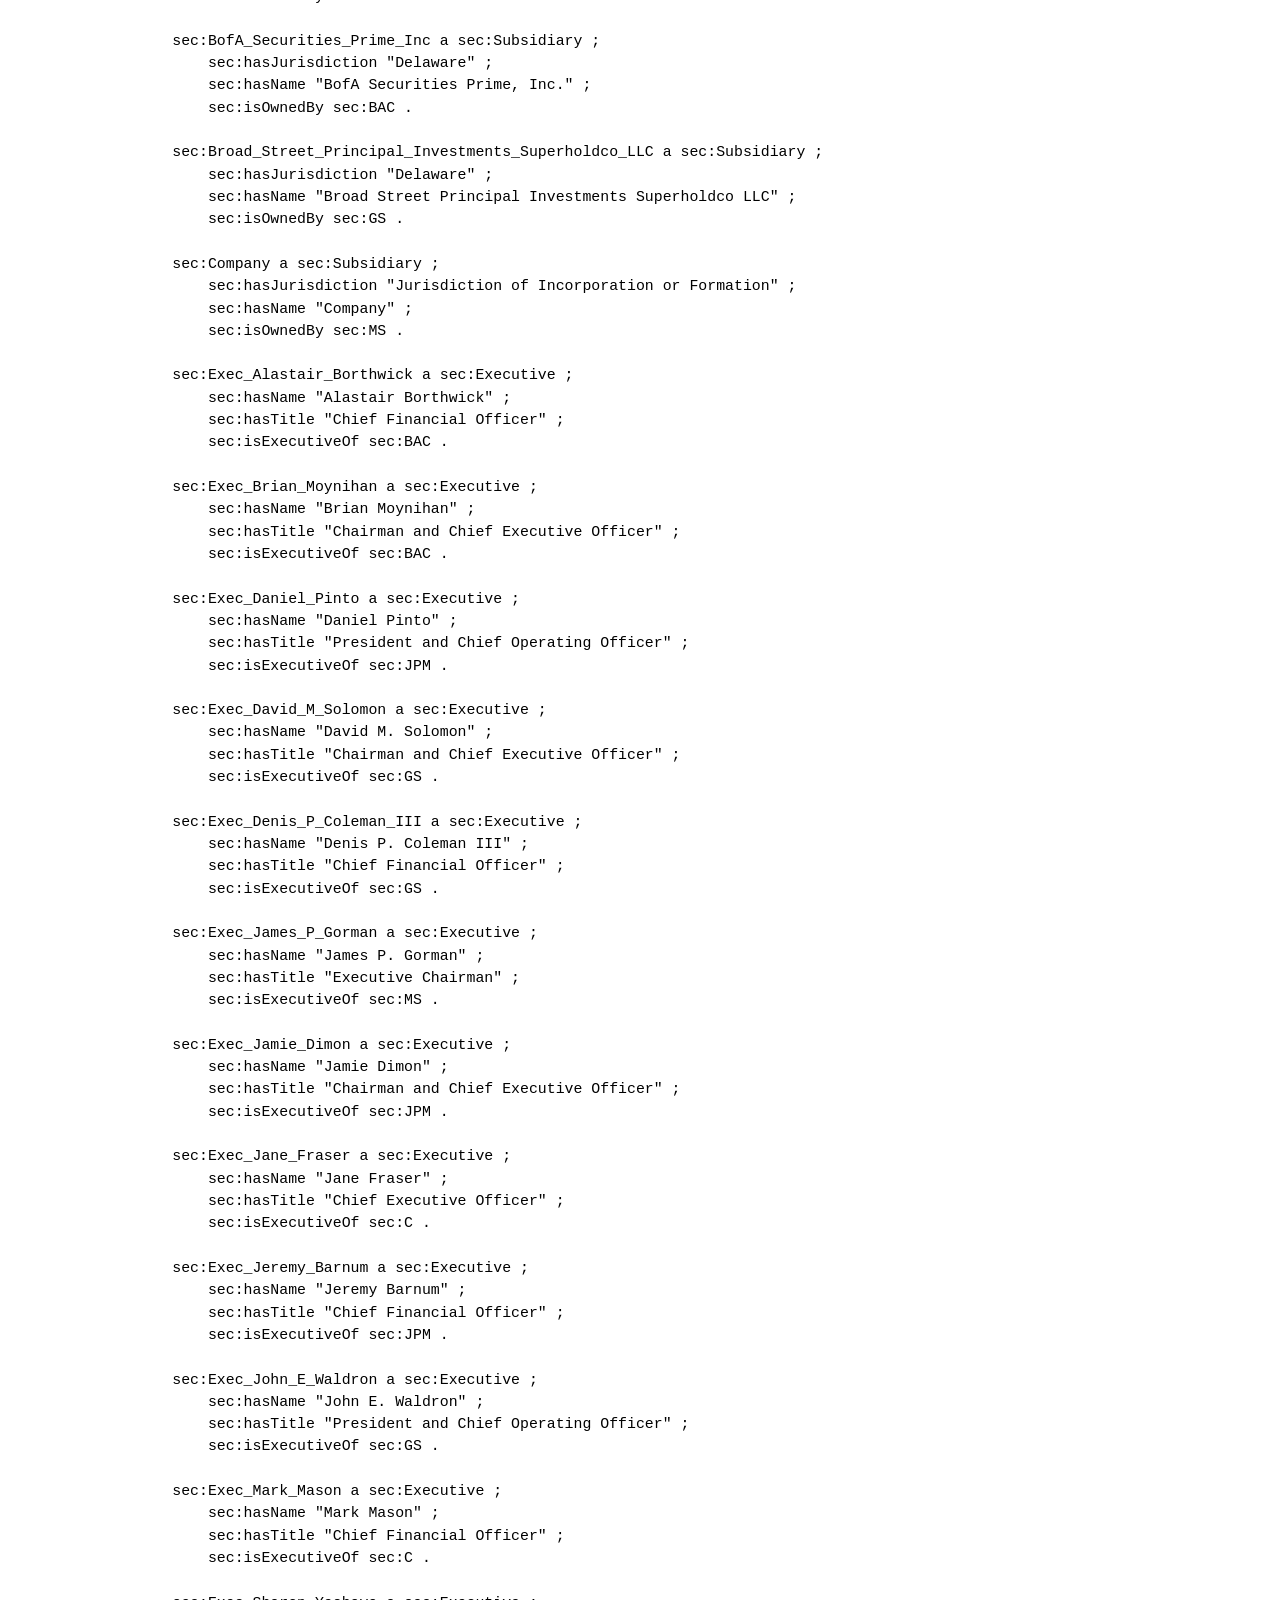
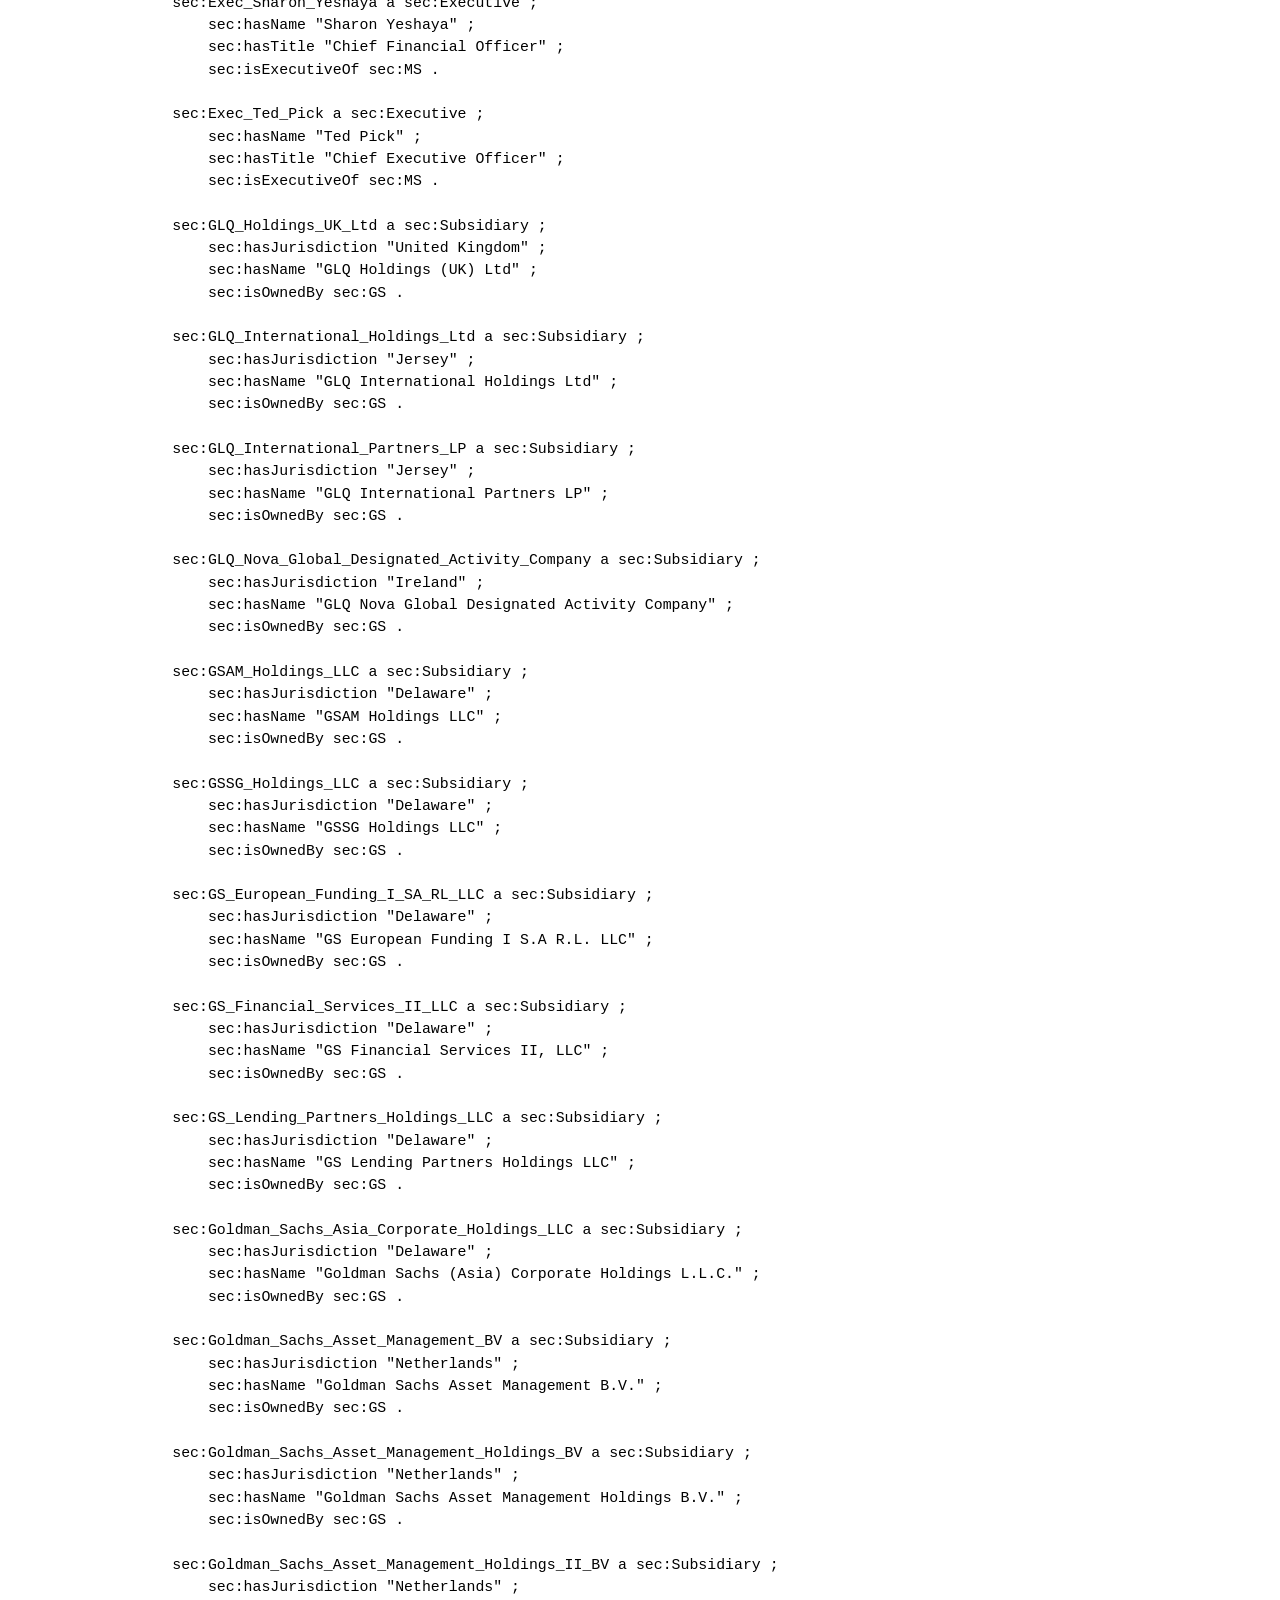
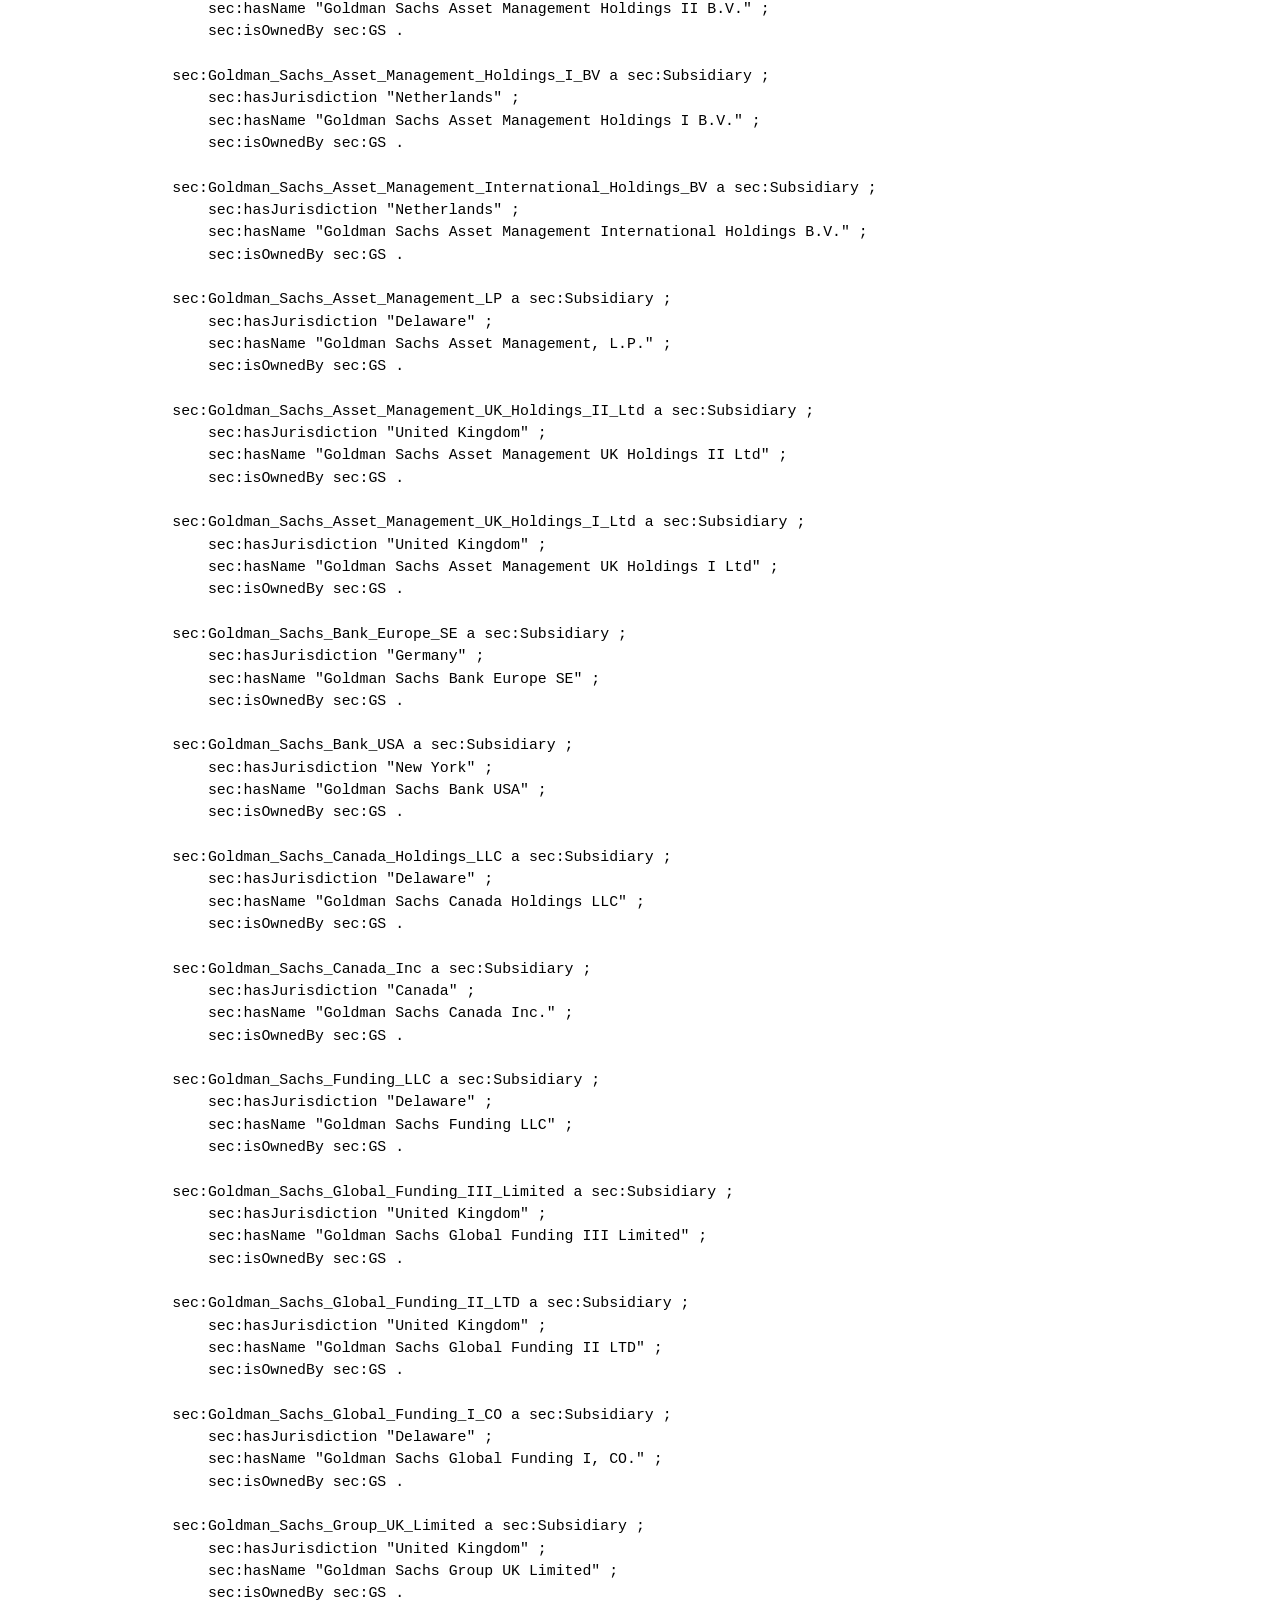
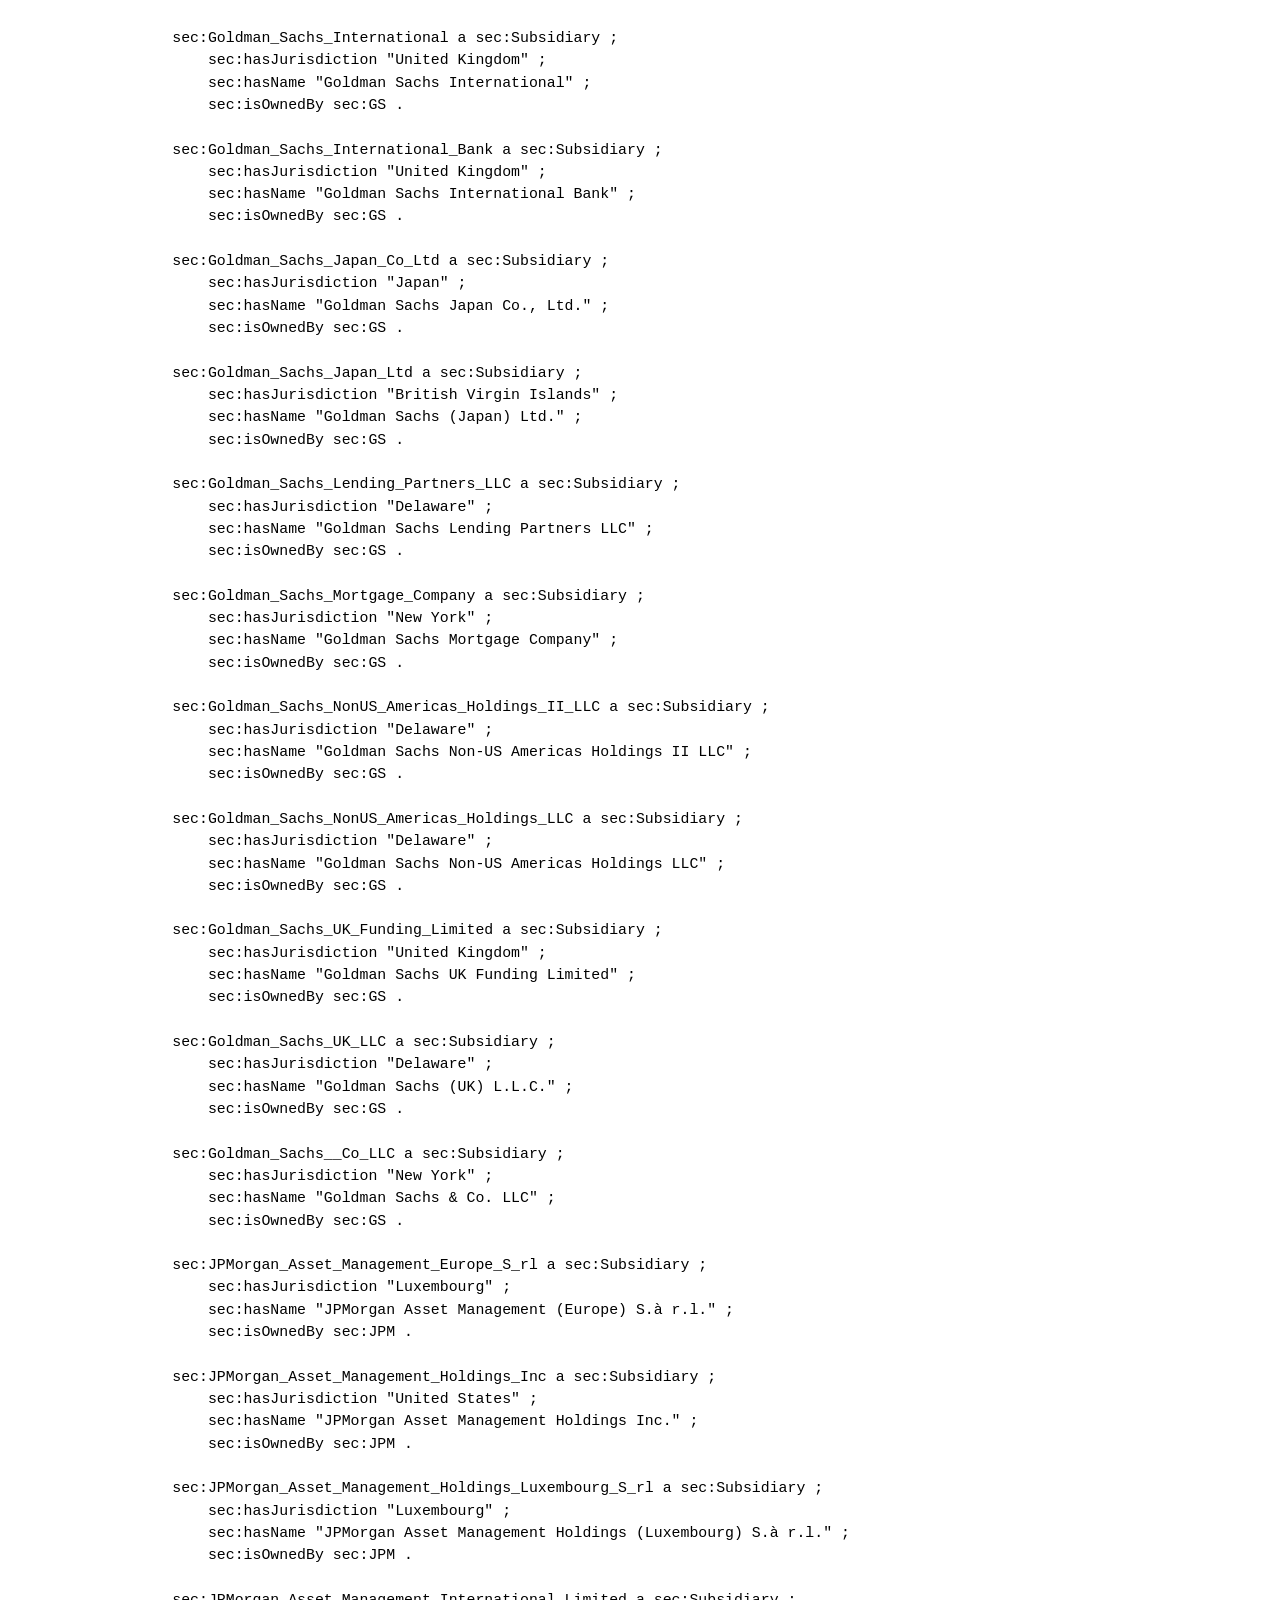
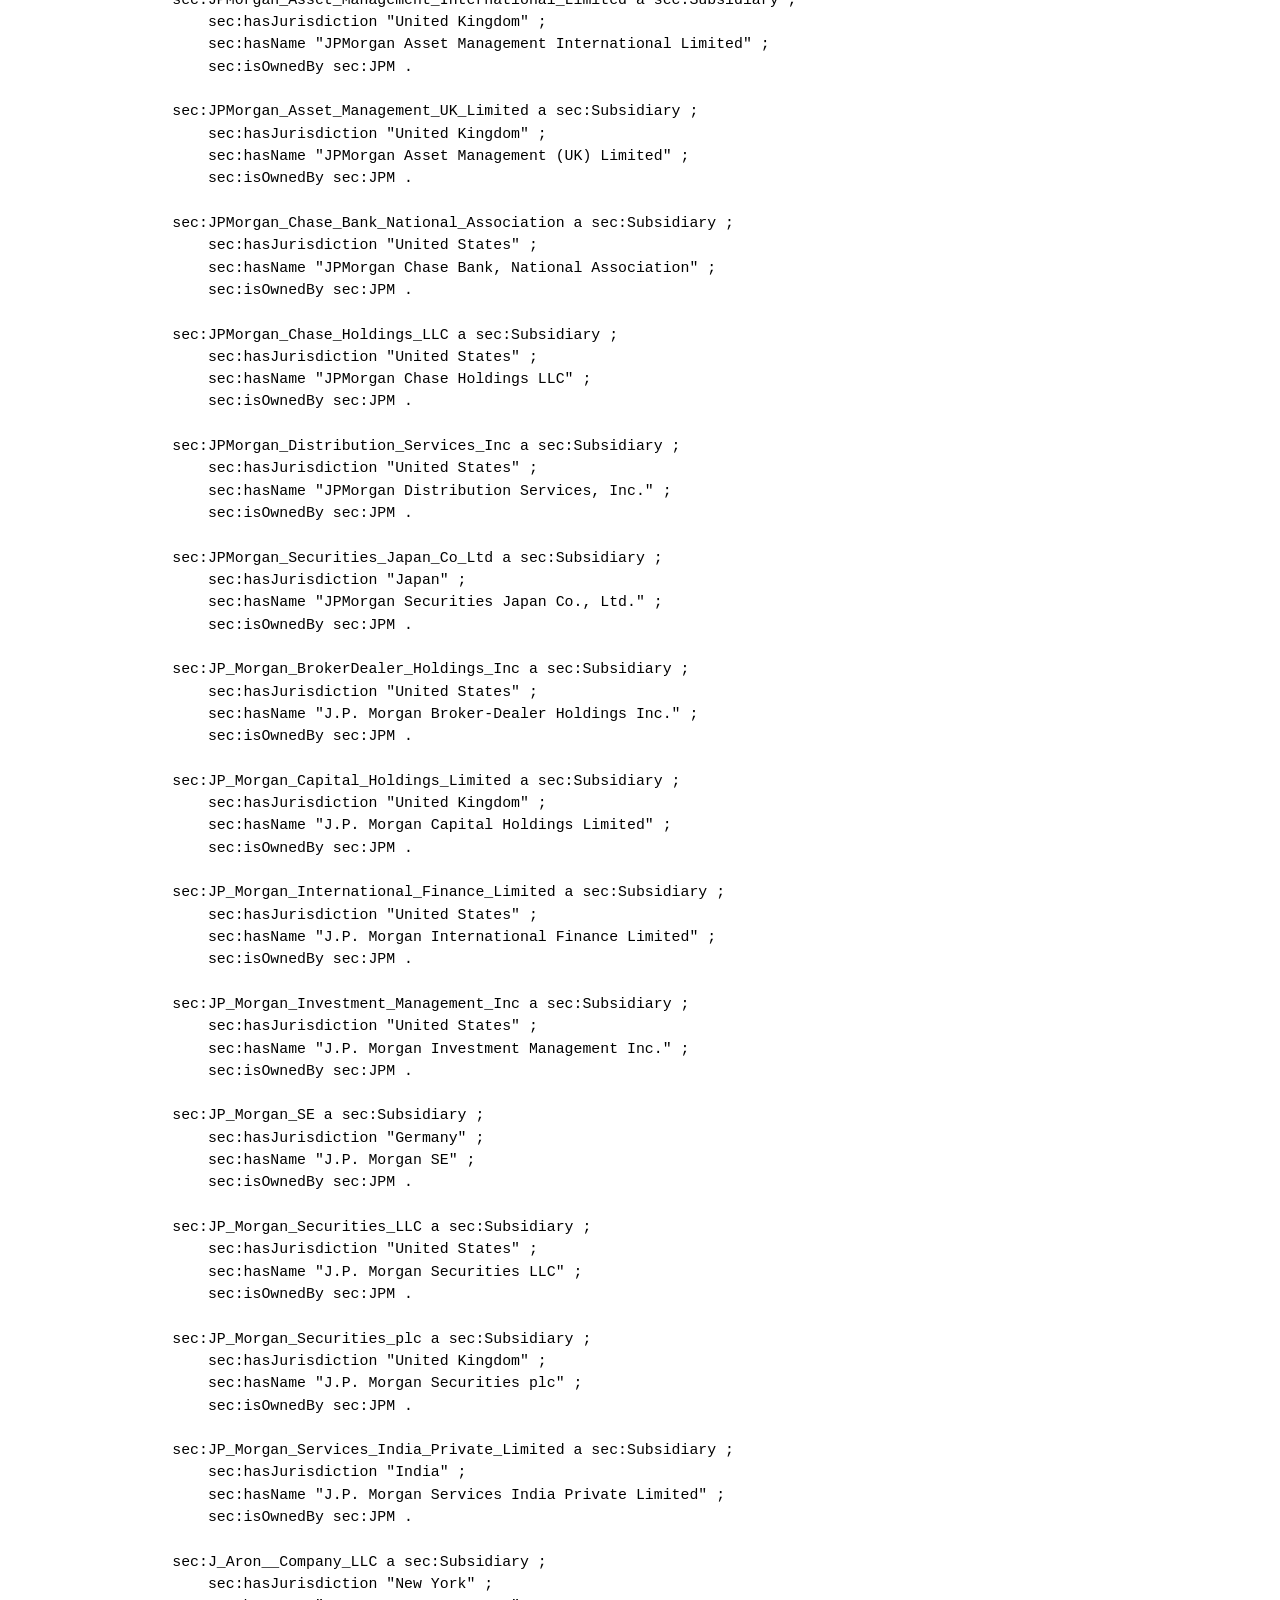
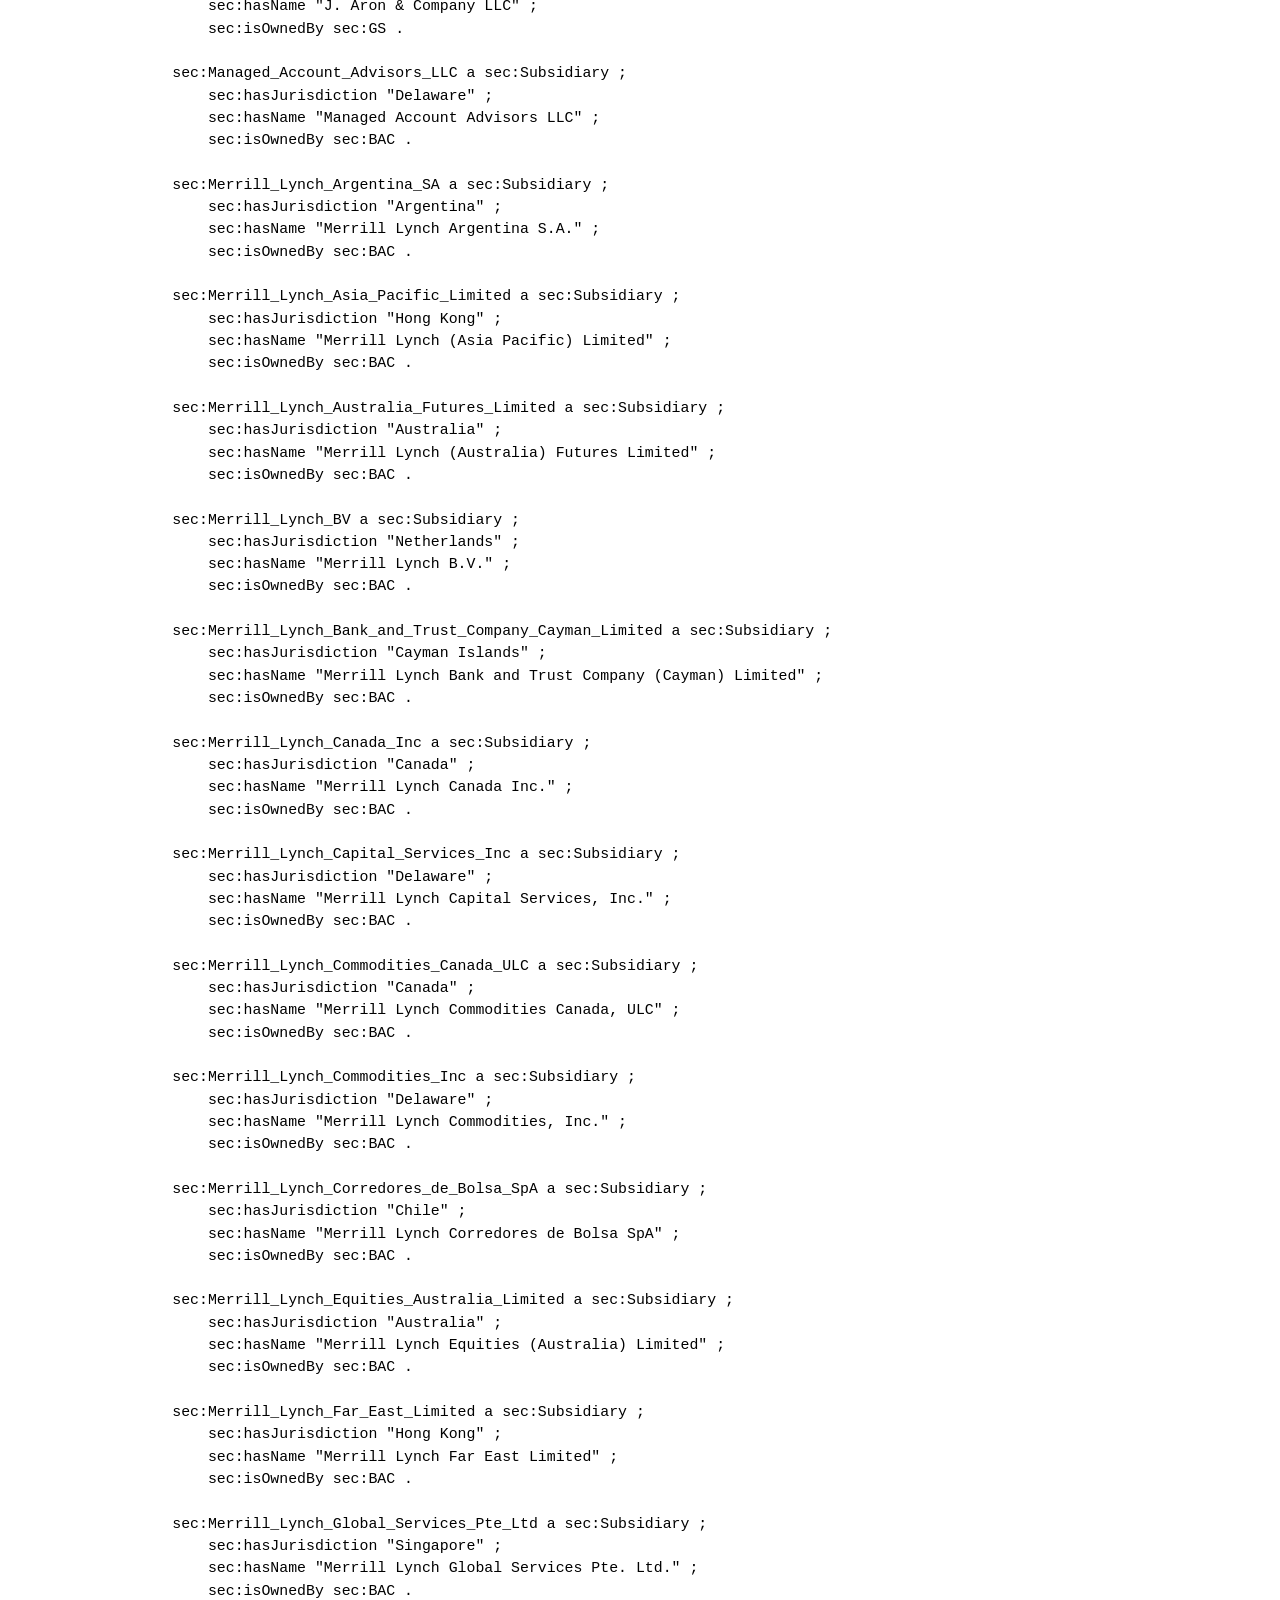
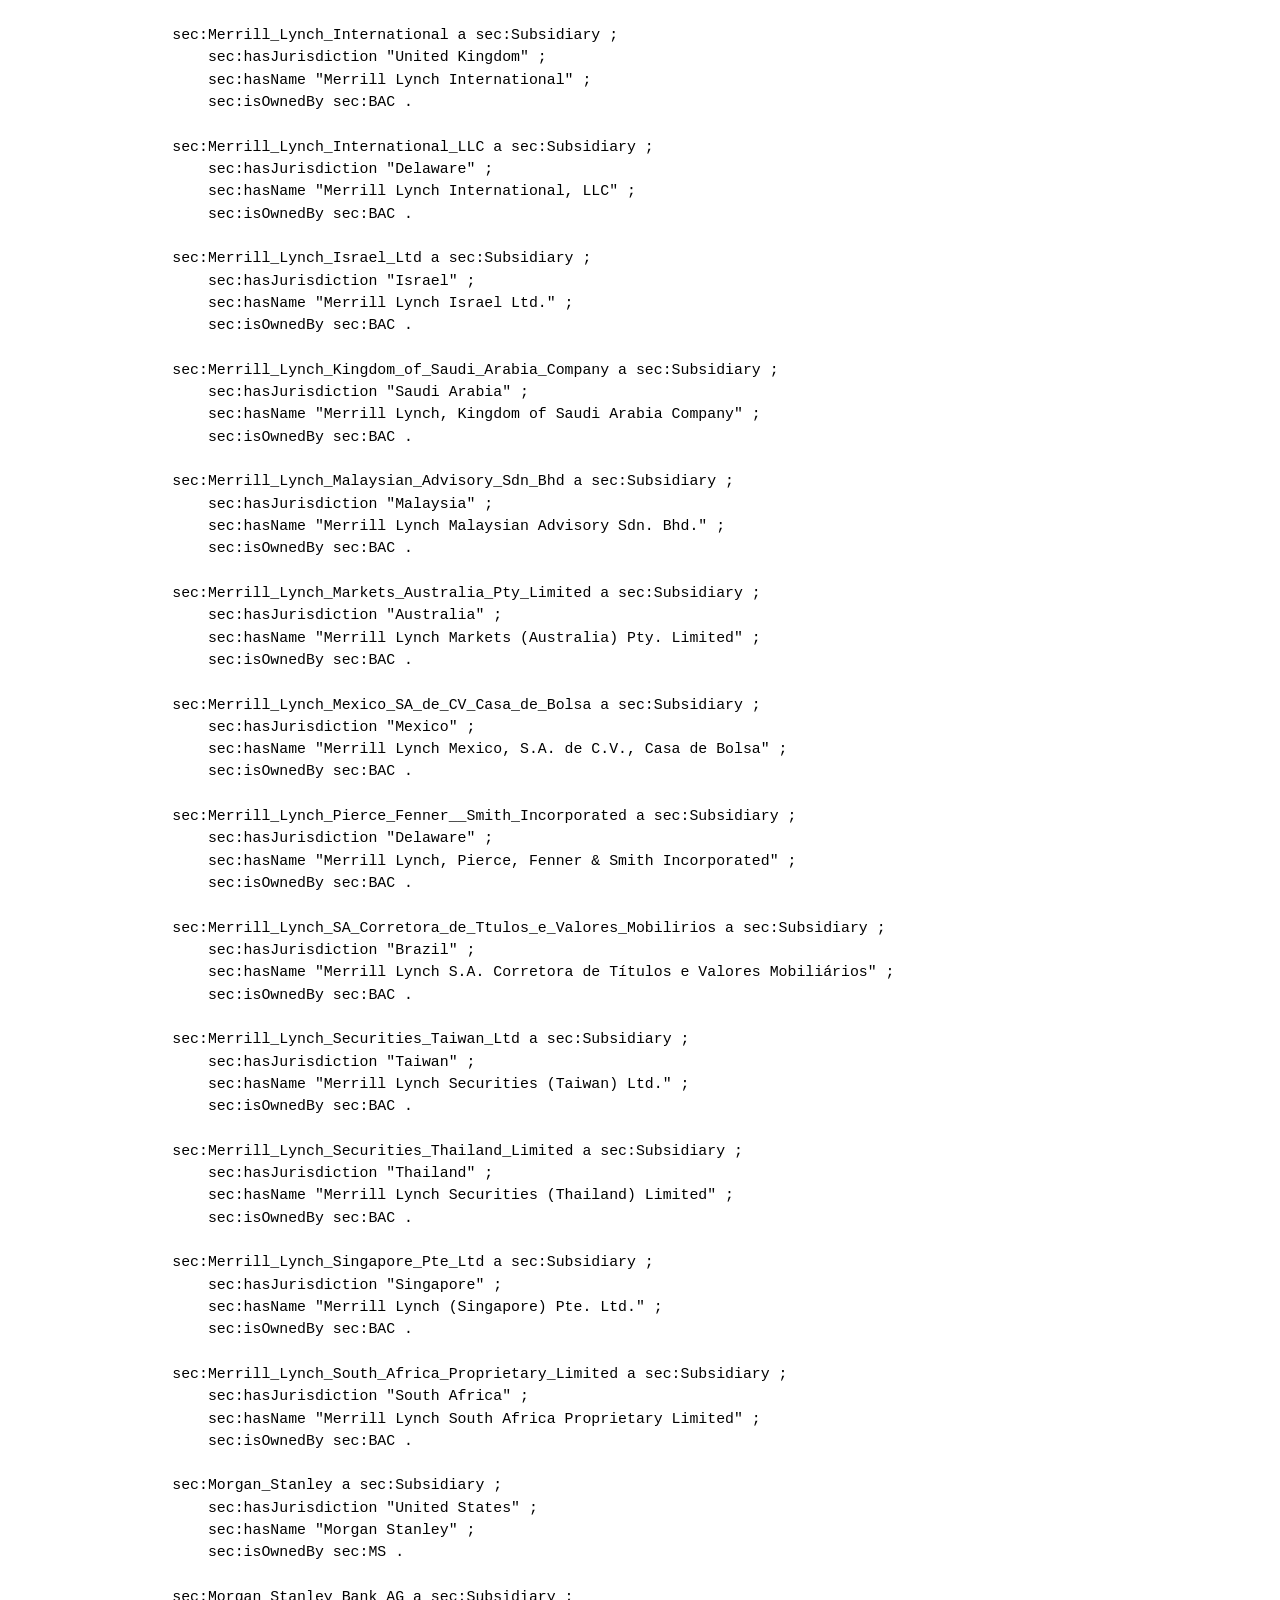
==== commit ad395f62: "Automated update of knowledge graph and documentation [skip ci]" ====
--- a/docs/ontology.html
+++ b/docs/ontology.html
@@ -348,15 +348,175 @@
 
 sec:stateOfIncorporation a owl:DatatypeProperty .
 
+sec:1 a sec:Subsidiary ;
+    sec:hasJurisdiction "Delaware" ;
+    sec:hasName "1" ;
+    sec:isOwnedBy sec:C .
+
+sec:2 a sec:Subsidiary ;
+    sec:hasJurisdiction "Delaware" ;
+    sec:hasName "2" ;
+    sec:isOwnedBy sec:C .
+
+sec:3 a sec:Subsidiary ;
+    sec:hasJurisdiction "Delaware" ;
+    sec:hasName "3" ;
+    sec:isOwnedBy sec:C .
+
+sec:4 a sec:Subsidiary ;
+    sec:hasJurisdiction "Mexico" ;
+    sec:hasName "4" ;
+    sec:isOwnedBy sec:C .
+
+sec:5 a sec:Subsidiary ;
+    sec:hasJurisdiction "Delaware" ;
+    sec:hasName "5" ;
+    sec:isOwnedBy sec:C .
+
+sec:6 a sec:Subsidiary ;
+    sec:hasJurisdiction "Mexico" ;
+    sec:hasName "6" ;
+    sec:isOwnedBy sec:C .
+
+sec:7 a sec:Subsidiary ;
+    sec:hasJurisdiction "Mexico" ;
+    sec:hasName "7" ;
+    sec:isOwnedBy sec:C .
+
+sec:8 a sec:Subsidiary ;
+    sec:hasJurisdiction "Mexico" ;
+    sec:hasName "8" ;
+    sec:isOwnedBy sec:C .
+
 sec:ALQ_Holdings_Del_LLC a sec:Subsidiary ;
     sec:hasJurisdiction "Delaware" ;
     sec:hasName "ALQ Holdings (Del) LLC" ;
     sec:isOwnedBy sec:GS .
 
+sec:BAC_Canada_Finance_Company a sec:Subsidiary ;
+    sec:hasJurisdiction "Canada" ;
+    sec:hasName "BAC Canada Finance Company" ;
+    sec:isOwnedBy sec:BAC .
+
+sec:BAC_North_America_Holding_Company a sec:Subsidiary ;
+    sec:hasJurisdiction "Delaware" ;
+    sec:hasName "BAC North America Holding Company" ;
+    sec:isOwnedBy sec:BAC .
+
+sec:BAL_Investment__Advisory_LLC a sec:Subsidiary ;
+    sec:hasJurisdiction "Delaware" ;
+    sec:hasName "BAL Investment &amp; Advisory, LLC" ;
+    sec:isOwnedBy sec:BAC .
+
+sec:BA_Continuum_India_Private_Limited a sec:Subsidiary ;
+    sec:hasJurisdiction "India" ;
+    sec:hasName "BA Continuum India Private Limited" ;
+    sec:isOwnedBy sec:BAC .
+
+sec:BA_Electronic_Data_Processing_Guangzhou_Ltd a sec:Subsidiary ;
+    sec:hasJurisdiction "People's Republic of China" ;
+    sec:hasName "BA Electronic Data Processing (Guangzhou) Ltd." ;
+    sec:isOwnedBy sec:BAC .
+
 sec:BSCH_Global_LLC a sec:Subsidiary ;
     sec:hasJurisdiction "Delaware" ;
     sec:hasName "BSCH Global LLC" ;
     sec:isOwnedBy sec:GS .
+
+sec:Banc_of_America_FSC_Holdings_Inc a sec:Subsidiary ;
+    sec:hasJurisdiction "Delaware" ;
+    sec:hasName "Banc of America FSC Holdings, Inc." ;
+    sec:isOwnedBy sec:BAC .
+
+sec:Banc_of_America_Leasing__Capital_LLC a sec:Subsidiary ;
+    sec:hasJurisdiction "Delaware" ;
+    sec:hasName "Banc of America Leasing &amp; Capital, LLC" ;
+    sec:isOwnedBy sec:BAC .
+
+sec:Banc_of_America_Public_Capital_Corp a sec:Subsidiary ;
+    sec:hasJurisdiction "Kansas" ;
+    sec:hasName "Banc of America Public Capital Corp" ;
+    sec:isOwnedBy sec:BAC .
+
+sec:BankAmerica_International_Financial_Corporation a sec:Subsidiary ;
+    sec:hasJurisdiction "United States of America" ;
+    sec:hasName "BankAmerica International Financial Corporation" ;
+    sec:isOwnedBy sec:BAC .
+
+sec:Bank_of_America_California_National_Association a sec:Subsidiary ;
+    sec:hasJurisdiction "United States of America" ;
+    sec:hasName "Bank of America California, National Association" ;
+    sec:isOwnedBy sec:BAC .
+
+sec:Bank_of_America_Europe_Designated_Activity_Company a sec:Subsidiary ;
+    sec:hasJurisdiction "Ireland" ;
+    sec:hasName "Bank of America Europe Designated Activity Company" ;
+    sec:isOwnedBy sec:BAC .
+
+sec:Bank_of_America_Malaysia_Berhad a sec:Subsidiary ;
+    sec:hasJurisdiction "Malaysia" ;
+    sec:hasName "Bank of America Malaysia Berhad" ;
+    sec:isOwnedBy sec:BAC .
+
+sec:Bank_of_America_Merrill_Lynch_Banco_Mltiplo_SA a sec:Subsidiary ;
+    sec:hasJurisdiction "Brazil" ;
+    sec:hasName "Bank of America Merrill Lynch Banco Múltiplo S.A." ;
+    sec:isOwnedBy sec:BAC .
+
+sec:Bank_of_America_Mexico_SA_Institucion_de_Banca_Multiple a sec:Subsidiary ;
+    sec:hasJurisdiction "Mexico" ;
+    sec:hasName "Bank of America Mexico, S.A., Institucion de Banca Multiple" ;
+    sec:isOwnedBy sec:BAC .
+
+sec:Bank_of_America_National_Association a sec:Subsidiary ;
+    sec:hasJurisdiction "United States of America" ;
+    sec:hasName "Bank of America, National Association" ;
+    sec:isOwnedBy sec:BAC .
+
+sec:Bank_of_America_Singapore_Limited a sec:Subsidiary ;
+    sec:hasJurisdiction "Singapore" ;
+    sec:hasName "Bank of America Singapore Limited" ;
+    sec:isOwnedBy sec:BAC .
+
+sec:Bank_of_America_Yatirim_Bank_AS a sec:Subsidiary ;
+    sec:hasJurisdiction "Turkey" ;
+    sec:hasName "Bank of America Yatirim Bank A.S." ;
+    sec:isOwnedBy sec:BAC .
+
+sec:Blue_Ridge_Investments_LLC a sec:Subsidiary ;
+    sec:hasJurisdiction "Delaware" ;
+    sec:hasName "Blue Ridge Investments, L.L.C." ;
+    sec:isOwnedBy sec:BAC .
+
+sec:BofA_Finance_LLC a sec:Subsidiary ;
+    sec:hasJurisdiction "Delaware" ;
+    sec:hasName "BofA Finance LLC" ;
+    sec:isOwnedBy sec:BAC .
+
+sec:BofA_Securities_Europe_SA a sec:Subsidiary ;
+    sec:hasJurisdiction "France" ;
+    sec:hasName "BofA Securities Europe SA" ;
+    sec:isOwnedBy sec:BAC .
+
+sec:BofA_Securities_Inc a sec:Subsidiary ;
+    sec:hasJurisdiction "Delaware" ;
+    sec:hasName "BofA Securities, Inc." ;
+    sec:isOwnedBy sec:BAC .
+
+sec:BofA_Securities_India_Limited a sec:Subsidiary ;
+    sec:hasJurisdiction "India" ;
+    sec:hasName "BofA Securities India Limited" ;
+    sec:isOwnedBy sec:BAC .
+
+sec:BofA_Securities_Japan_Co_Ltd a sec:Subsidiary ;
+    sec:hasJurisdiction "Japan" ;
+    sec:hasName "BofA Securities Japan Co., Ltd." ;
+    sec:isOwnedBy sec:BAC .
+
+sec:BofA_Securities_Prime_Inc a sec:Subsidiary ;
+    sec:hasJurisdiction "Delaware" ;
+    sec:hasName "BofA Securities Prime, Inc." ;
+    sec:isOwnedBy sec:BAC .
 
 sec:Broad_Street_Principal_Investments_Superholdco_LLC a sec:Subsidiary ;
     sec:hasJurisdiction "Delaware" ;
@@ -367,6 +527,16 @@
     sec:hasJurisdiction "Jurisdiction of Incorporation or Formation" ;
     sec:hasName "Company" ;
     sec:isOwnedBy sec:MS .
+
+sec:Exec_Alastair_Borthwick a sec:Executive ;
+    sec:hasName "Alastair Borthwick" ;
+    sec:hasTitle "Chief Financial Officer" ;
+    sec:isExecutiveOf sec:BAC .
+
+sec:Exec_Brian_Moynihan a sec:Executive ;
+    sec:hasName "Brian Moynihan" ;
+    sec:hasTitle "Chairman and Chief Executive Officer" ;
+    sec:isExecutiveOf sec:BAC .
 
 sec:Exec_Daniel_Pinto a sec:Executive ;
     sec:hasName "Daniel Pinto" ;
@@ -393,6 +563,11 @@
     sec:hasTitle "Chairman and Chief Executive Officer" ;
     sec:isExecutiveOf sec:JPM .
 
+sec:Exec_Jane_Fraser a sec:Executive ;
+    sec:hasName "Jane Fraser" ;
+    sec:hasTitle "Chief Executive Officer" ;
+    sec:isExecutiveOf sec:C .
+
 sec:Exec_Jeremy_Barnum a sec:Executive ;
     sec:hasName "Jeremy Barnum" ;
     sec:hasTitle "Chief Financial Officer" ;
@@ -403,6 +578,11 @@
     sec:hasTitle "President and Chief Operating Officer" ;
     sec:isExecutiveOf sec:GS .
 
+sec:Exec_Mark_Mason a sec:Executive ;
+    sec:hasName "Mark Mason" ;
+    sec:hasTitle "Chief Financial Officer" ;
+    sec:isExecutiveOf sec:C .
+
 sec:Exec_Sharon_Yeshaya a sec:Executive ;
     sec:hasName "Sharon Yeshaya" ;
     sec:hasTitle "Chief Financial Officer" ;
@@ -603,10 +783,6 @@
     sec:hasName "Goldman Sachs &amp; Co. LLC" ;
     sec:isOwnedBy sec:GS .
 
-sec:Industry_6021 a sec:Industry ;
-    sec:hasName "National Commercial Banks" ;
-    sec:sicCode "6021" .
-
 sec:JPMorgan_Asset_Management_Europe_S_rl a sec:Subsidiary ;
     sec:hasJurisdiction "Luxembourg" ;
     sec:hasName "JPMorgan Asset Management (Europe) S.à r.l." ;
@@ -697,6 +873,141 @@
     sec:hasName "J. Aron &amp; Company LLC" ;
     sec:isOwnedBy sec:GS .
 
+sec:Managed_Account_Advisors_LLC a sec:Subsidiary ;
+    sec:hasJurisdiction "Delaware" ;
+    sec:hasName "Managed Account Advisors LLC" ;
+    sec:isOwnedBy sec:BAC .
+
+sec:Merrill_Lynch_Argentina_SA a sec:Subsidiary ;
+    sec:hasJurisdiction "Argentina" ;
+    sec:hasName "Merrill Lynch Argentina S.A." ;
+    sec:isOwnedBy sec:BAC .
+
+sec:Merrill_Lynch_Asia_Pacific_Limited a sec:Subsidiary ;
+    sec:hasJurisdiction "Hong Kong" ;
+    sec:hasName "Merrill Lynch (Asia Pacific) Limited" ;
+    sec:isOwnedBy sec:BAC .
+
+sec:Merrill_Lynch_Australia_Futures_Limited a sec:Subsidiary ;
+    sec:hasJurisdiction "Australia" ;
+    sec:hasName "Merrill Lynch (Australia) Futures Limited" ;
+    sec:isOwnedBy sec:BAC .
+
+sec:Merrill_Lynch_BV a sec:Subsidiary ;
+    sec:hasJurisdiction "Netherlands" ;
+    sec:hasName "Merrill Lynch B.V." ;
+    sec:isOwnedBy sec:BAC .
+
+sec:Merrill_Lynch_Bank_and_Trust_Company_Cayman_Limited a sec:Subsidiary ;
+    sec:hasJurisdiction "Cayman Islands" ;
+    sec:hasName "Merrill Lynch Bank and Trust Company (Cayman) Limited" ;
+    sec:isOwnedBy sec:BAC .
+
+sec:Merrill_Lynch_Canada_Inc a sec:Subsidiary ;
+    sec:hasJurisdiction "Canada" ;
+    sec:hasName "Merrill Lynch Canada Inc." ;
+    sec:isOwnedBy sec:BAC .
+
+sec:Merrill_Lynch_Capital_Services_Inc a sec:Subsidiary ;
+    sec:hasJurisdiction "Delaware" ;
+    sec:hasName "Merrill Lynch Capital Services, Inc." ;
+    sec:isOwnedBy sec:BAC .
+
+sec:Merrill_Lynch_Commodities_Canada_ULC a sec:Subsidiary ;
+    sec:hasJurisdiction "Canada" ;
+    sec:hasName "Merrill Lynch Commodities Canada, ULC" ;
+    sec:isOwnedBy sec:BAC .
+
+sec:Merrill_Lynch_Commodities_Inc a sec:Subsidiary ;
+    sec:hasJurisdiction "Delaware" ;
+    sec:hasName "Merrill Lynch Commodities, Inc." ;
+    sec:isOwnedBy sec:BAC .
+
+sec:Merrill_Lynch_Corredores_de_Bolsa_SpA a sec:Subsidiary ;
+    sec:hasJurisdiction "Chile" ;
+    sec:hasName "Merrill Lynch Corredores de Bolsa SpA" ;
+    sec:isOwnedBy sec:BAC .
+
+sec:Merrill_Lynch_Equities_Australia_Limited a sec:Subsidiary ;
+    sec:hasJurisdiction "Australia" ;
+    sec:hasName "Merrill Lynch Equities (Australia) Limited" ;
+    sec:isOwnedBy sec:BAC .
+
+sec:Merrill_Lynch_Far_East_Limited a sec:Subsidiary ;
+    sec:hasJurisdiction "Hong Kong" ;
+    sec:hasName "Merrill Lynch Far East Limited" ;
+    sec:isOwnedBy sec:BAC .
+
+sec:Merrill_Lynch_Global_Services_Pte_Ltd a sec:Subsidiary ;
+    sec:hasJurisdiction "Singapore" ;
+    sec:hasName "Merrill Lynch Global Services Pte. Ltd." ;
+    sec:isOwnedBy sec:BAC .
+
+sec:Merrill_Lynch_International a sec:Subsidiary ;
+    sec:hasJurisdiction "United Kingdom" ;
+    sec:hasName "Merrill Lynch International" ;
+    sec:isOwnedBy sec:BAC .
+
+sec:Merrill_Lynch_International_LLC a sec:Subsidiary ;
+    sec:hasJurisdiction "Delaware" ;
+    sec:hasName "Merrill Lynch International, LLC" ;
+    sec:isOwnedBy sec:BAC .
+
+sec:Merrill_Lynch_Israel_Ltd a sec:Subsidiary ;
+    sec:hasJurisdiction "Israel" ;
+    sec:hasName "Merrill Lynch Israel Ltd." ;
+    sec:isOwnedBy sec:BAC .
+
+sec:Merrill_Lynch_Kingdom_of_Saudi_Arabia_Company a sec:Subsidiary ;
+    sec:hasJurisdiction "Saudi Arabia" ;
+    sec:hasName "Merrill Lynch, Kingdom of Saudi Arabia Company" ;
+    sec:isOwnedBy sec:BAC .
+
+sec:Merrill_Lynch_Malaysian_Advisory_Sdn_Bhd a sec:Subsidiary ;
+    sec:hasJurisdiction "Malaysia" ;
+    sec:hasName "Merrill Lynch Malaysian Advisory Sdn. Bhd." ;
+    sec:isOwnedBy sec:BAC .
+
+sec:Merrill_Lynch_Markets_Australia_Pty_Limited a sec:Subsidiary ;
+    sec:hasJurisdiction "Australia" ;
+    sec:hasName "Merrill Lynch Markets (Australia) Pty. Limited" ;
+    sec:isOwnedBy sec:BAC .
+
+sec:Merrill_Lynch_Mexico_SA_de_CV_Casa_de_Bolsa a sec:Subsidiary ;
+    sec:hasJurisdiction "Mexico" ;
+    sec:hasName "Merrill Lynch Mexico, S.A. de C.V., Casa de Bolsa" ;
+    sec:isOwnedBy sec:BAC .
+
+sec:Merrill_Lynch_Pierce_Fenner__Smith_Incorporated a sec:Subsidiary ;
+    sec:hasJurisdiction "Delaware" ;
+    sec:hasName "Merrill Lynch, Pierce, Fenner &amp; Smith Incorporated" ;
+    sec:isOwnedBy sec:BAC .
+
+sec:Merrill_Lynch_SA_Corretora_de_Ttulos_e_Valores_Mobilirios a sec:Subsidiary ;
+    sec:hasJurisdiction "Brazil" ;
+    sec:hasName "Merrill Lynch S.A. Corretora de Títulos e Valores Mobiliários" ;
+    sec:isOwnedBy sec:BAC .
+
+sec:Merrill_Lynch_Securities_Taiwan_Ltd a sec:Subsidiary ;
+    sec:hasJurisdiction "Taiwan" ;
+    sec:hasName "Merrill Lynch Securities (Taiwan) Ltd." ;
+    sec:isOwnedBy sec:BAC .
+
+sec:Merrill_Lynch_Securities_Thailand_Limited a sec:Subsidiary ;
+    sec:hasJurisdiction "Thailand" ;
+    sec:hasName "Merrill Lynch Securities (Thailand) Limited" ;
+    sec:isOwnedBy sec:BAC .
+
+sec:Merrill_Lynch_Singapore_Pte_Ltd a sec:Subsidiary ;
+    sec:hasJurisdiction "Singapore" ;
+    sec:hasName "Merrill Lynch (Singapore) Pte. Ltd." ;
+    sec:isOwnedBy sec:BAC .
+
+sec:Merrill_Lynch_South_Africa_Proprietary_Limited a sec:Subsidiary ;
+    sec:hasJurisdiction "South Africa" ;
+    sec:hasName "Merrill Lynch South Africa Proprietary Limited" ;
+    sec:isOwnedBy sec:BAC .
+
 sec:Morgan_Stanley a sec:Subsidiary ;
     sec:hasJurisdiction "United States" ;
     sec:hasName "Morgan Stanley" ;
@@ -802,15 +1113,40 @@
     sec:hasName "Morgan Stanley &amp; Co. LLC" ;
     sec:isOwnedBy sec:MS .
 
+sec:Mortgages_plc a sec:Subsidiary ;
+    sec:hasJurisdiction "United Kingdom" ;
+    sec:hasName "Mortgages plc" ;
+    sec:isOwnedBy sec:BAC .
+
 sec:Murray_Street_Corporation a sec:Subsidiary ;
     sec:hasJurisdiction "Delaware" ;
     sec:hasName "Murray Street Corporation" ;
     sec:isOwnedBy sec:GS .
+
+sec:NB_Holdings_Corporation a sec:Subsidiary ;
+    sec:hasJurisdiction "Delaware" ;
+    sec:hasName "NB Holdings Corporation" ;
+    sec:isOwnedBy sec:BAC .
+
+sec:Name a sec:Subsidiary ;
+    sec:hasJurisdiction "Jurisdiction" ;
+    sec:hasName "Name" ;
+    sec:isOwnedBy sec:BAC .
+
+sec:PT_Merrill_Lynch_Sekuritas_Indonesia a sec:Subsidiary ;
+    sec:hasJurisdiction "Indonesia" ;
+    sec:hasName "PT Merrill Lynch Sekuritas Indonesia" ;
+    sec:isOwnedBy sec:BAC .
 
 sec:Paymentech_LLC a sec:Subsidiary ;
     sec:hasJurisdiction "United States" ;
     sec:hasName "Paymentech, LLC" ;
     sec:isOwnedBy sec:JPM .
+
+sec:Significant_Subsidiaries_of_Citigroup_Inc a sec:Subsidiary ;
+    sec:hasJurisdiction "Exhibit 21.01" ;
+    sec:hasName "Significant Subsidiaries of Citigroup Inc." ;
+    sec:isOwnedBy sec:C .
 
 sec:Sphere_Fundo_De_Investimento_Multimercado__Investimento_No_Exterior_Credito_Privado a sec:Subsidiary ;
     sec:hasJurisdiction "Brazil" ;
@@ -822,6 +1158,16 @@
     sec:hasName "The Goldman Sachs Group, Inc." ;
     sec:isOwnedBy sec:GS .
 
+sec:US_Trust_Company_of_Delaware a sec:Subsidiary ;
+    sec:hasJurisdiction "Delaware" ;
+    sec:hasName "U.S. Trust Company of Delaware" ;
+    sec:isOwnedBy sec:BAC .
+
+sec:Wave_Lending_Limited a sec:Subsidiary ;
+    sec:hasJurisdiction "United Kingdom" ;
+    sec:hasName "Wave Lending Limited" ;
+    sec:isOwnedBy sec:BAC .
+
 sec:isExecutiveOf a owl:ObjectProperty .
 
 sec:isOwnedBy a owl:FunctionalProperty,
@@ -833,6 +1179,12 @@
     sec:hasName "Security Brokers, Dealers &amp; Flotation Companies" ;
     sec:sicCode "6211" .
 
+sec:Industry_6021 a sec:Industry ;
+    sec:hasName "National Commercial Banks" ;
+    sec:sicCode "6021" .
+
+sec:RiskFactor a owl:Class .
+
 sec:Risk_Credit__Counterparty_Default a sec:RiskFactor ;
     sec:hasName "Credit &amp; Counterparty Default" ;
     sec:riskCategory "Credit &amp; Counterparty Default" .
@@ -853,7 +1205,31 @@
     sec:hasName "Regulatory Compliance &amp; Legal Risk" ;
     sec:riskCategory "Regulatory Compliance &amp; Legal Risk" .
 
-sec:RiskFactor a owl:Class .
+sec:C a sec:Corporation ;
+    sec:businessAddress """388 GREENWICH STREET
+NEW YORK, NY 10013""" ;
+    sec:cik "831001" ;
+    sec:hasExecutive sec:Exec_Jane_Fraser,
+        sec:Exec_Mark_Mason ;
+    sec:hasName "CITIGROUP INC" ;
+    sec:operatesInIndustry sec:Industry_6021 ;
+    sec:ownsSubsidiary sec:1,
+        sec:2,
+        sec:3,
+        sec:4,
+        sec:5,
+        sec:6,
+        sec:7,
+        sec:8,
+        sec:Significant_Subsidiaries_of_Citigroup_Inc ;
+    sec:reportsRisk sec:Risk_Credit__Counterparty_Default,
+        sec:Risk_Cybersecurity__Operational_Risk,
+        sec:Risk_Macroeconomic__Geopolitical_Risk,
+        sec:Risk_Market__Liquidity_Volatility,
+        sec:Risk_Regulatory_Compliance__Legal_Risk ;
+    sec:sic "6021" ;
+    sec:sicDescription "National Commercial Banks" ;
+    sec:stateOfIncorporation "DE" .
 
 sec:Executive a owl:Class .
 
@@ -994,6 +1370,81 @@
         sec:Risk_Regulatory_Compliance__Legal_Risk ;
     sec:sic "6211" ;
     sec:sicDescription "Security Brokers, Dealers &amp; Flotation Companies" ;
+    sec:stateOfIncorporation "DE" .
+
+sec:BAC a sec:Corporation ;
+    sec:businessAddress """BANK OF AMERICA CORPORATE CENTER
+100 N TRYON ST
+CHARLOTTE, NC 28255""" ;
+    sec:cik "70858" ;
+    sec:hasExecutive sec:Exec_Alastair_Borthwick,
+        sec:Exec_Brian_Moynihan ;
+    sec:hasName "BANK OF AMERICA CORP /DE/" ;
+    sec:operatesInIndustry sec:Industry_6021 ;
+    sec:ownsSubsidiary sec:BAC_Canada_Finance_Company,
+        sec:BAC_North_America_Holding_Company,
+        sec:BAL_Investment__Advisory_LLC,
+        sec:BA_Continuum_India_Private_Limited,
+        sec:BA_Electronic_Data_Processing_Guangzhou_Ltd,
+        sec:Banc_of_America_FSC_Holdings_Inc,
+        sec:Banc_of_America_Leasing__Capital_LLC,
+        sec:Banc_of_America_Public_Capital_Corp,
+        sec:BankAmerica_International_Financial_Corporation,
+        sec:Bank_of_America_California_National_Association,
+        sec:Bank_of_America_Europe_Designated_Activity_Company,
+        sec:Bank_of_America_Malaysia_Berhad,
+        sec:Bank_of_America_Merrill_Lynch_Banco_Mltiplo_SA,
+        sec:Bank_of_America_Mexico_SA_Institucion_de_Banca_Multiple,
+        sec:Bank_of_America_National_Association,
+        sec:Bank_of_America_Singapore_Limited,
+        sec:Bank_of_America_Yatirim_Bank_AS,
+        sec:Blue_Ridge_Investments_LLC,
+        sec:BofA_Finance_LLC,
+        sec:BofA_Securities_Europe_SA,
+        sec:BofA_Securities_Inc,
+        sec:BofA_Securities_India_Limited,
+        sec:BofA_Securities_Japan_Co_Ltd,
+        sec:BofA_Securities_Prime_Inc,
+        sec:Managed_Account_Advisors_LLC,
+        sec:Merrill_Lynch_Argentina_SA,
+        sec:Merrill_Lynch_Asia_Pacific_Limited,
+        sec:Merrill_Lynch_Australia_Futures_Limited,
+        sec:Merrill_Lynch_BV,
+        sec:Merrill_Lynch_Bank_and_Trust_Company_Cayman_Limited,
+        sec:Merrill_Lynch_Canada_Inc,
+        sec:Merrill_Lynch_Capital_Services_Inc,
+        sec:Merrill_Lynch_Commodities_Canada_ULC,
+        sec:Merrill_Lynch_Commodities_Inc,
+        sec:Merrill_Lynch_Corredores_de_Bolsa_SpA,
+        sec:Merrill_Lynch_Equities_Australia_Limited,
+        sec:Merrill_Lynch_Far_East_Limited,
+        sec:Merrill_Lynch_Global_Services_Pte_Ltd,
+        sec:Merrill_Lynch_International,
+        sec:Merrill_Lynch_International_LLC,
+        sec:Merrill_Lynch_Israel_Ltd,
+        sec:Merrill_Lynch_Kingdom_of_Saudi_Arabia_Company,
+        sec:Merrill_Lynch_Malaysian_Advisory_Sdn_Bhd,
+        sec:Merrill_Lynch_Markets_Australia_Pty_Limited,
+        sec:Merrill_Lynch_Mexico_SA_de_CV_Casa_de_Bolsa,
+        sec:Merrill_Lynch_Pierce_Fenner__Smith_Incorporated,
+        sec:Merrill_Lynch_SA_Corretora_de_Ttulos_e_Valores_Mobilirios,
+        sec:Merrill_Lynch_Securities_Taiwan_Ltd,
+        sec:Merrill_Lynch_Securities_Thailand_Limited,
+        sec:Merrill_Lynch_Singapore_Pte_Ltd,
+        sec:Merrill_Lynch_South_Africa_Proprietary_Limited,
+        sec:Mortgages_plc,
+        sec:NB_Holdings_Corporation,
+        sec:Name,
+        sec:PT_Merrill_Lynch_Sekuritas_Indonesia,
+        sec:US_Trust_Company_of_Delaware,
+        sec:Wave_Lending_Limited ;
+    sec:reportsRisk sec:Risk_Credit__Counterparty_Default,
+        sec:Risk_Cybersecurity__Operational_Risk,
+        sec:Risk_Macroeconomic__Geopolitical_Risk,
+        sec:Risk_Market__Liquidity_Volatility,
+        sec:Risk_Regulatory_Compliance__Legal_Risk ;
+    sec:sic "6021" ;
+    sec:sicDescription "National Commercial Banks" ;
     sec:stateOfIncorporation "DE" .
 
 </code></pre>
